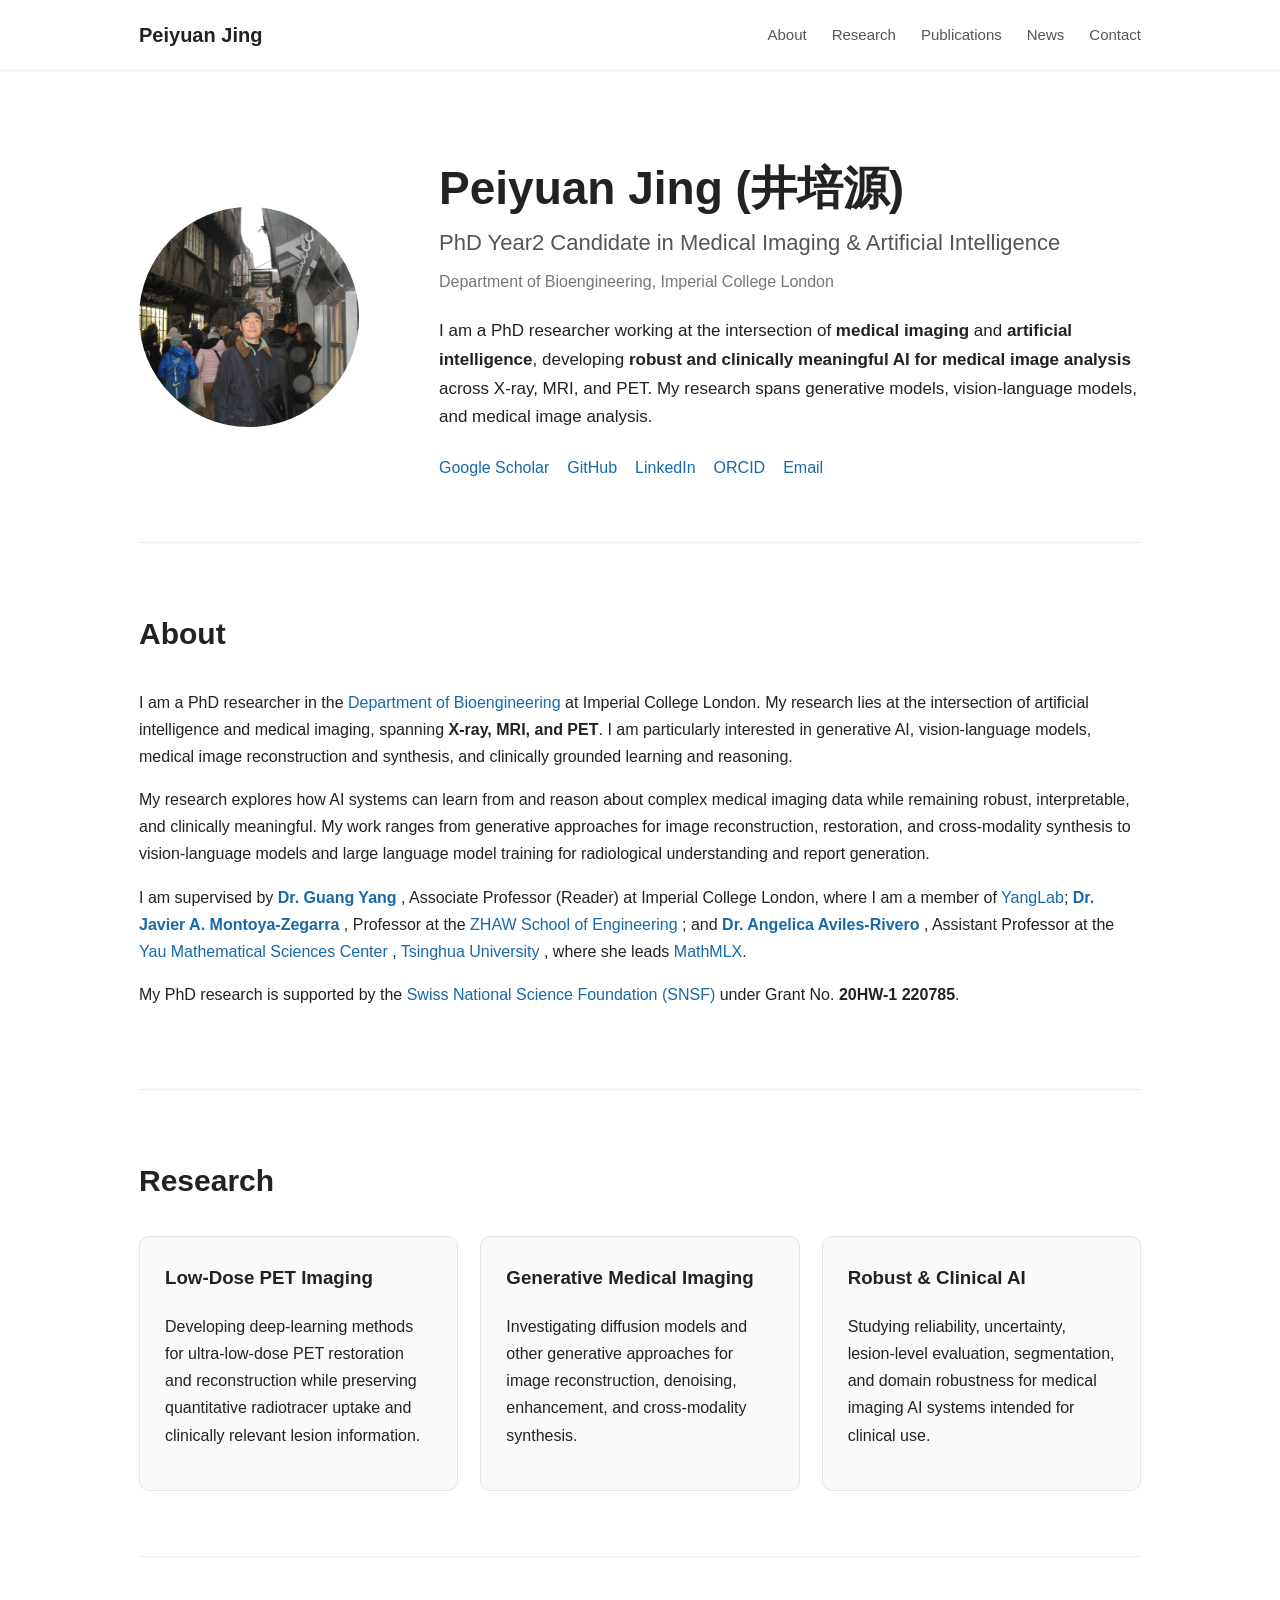
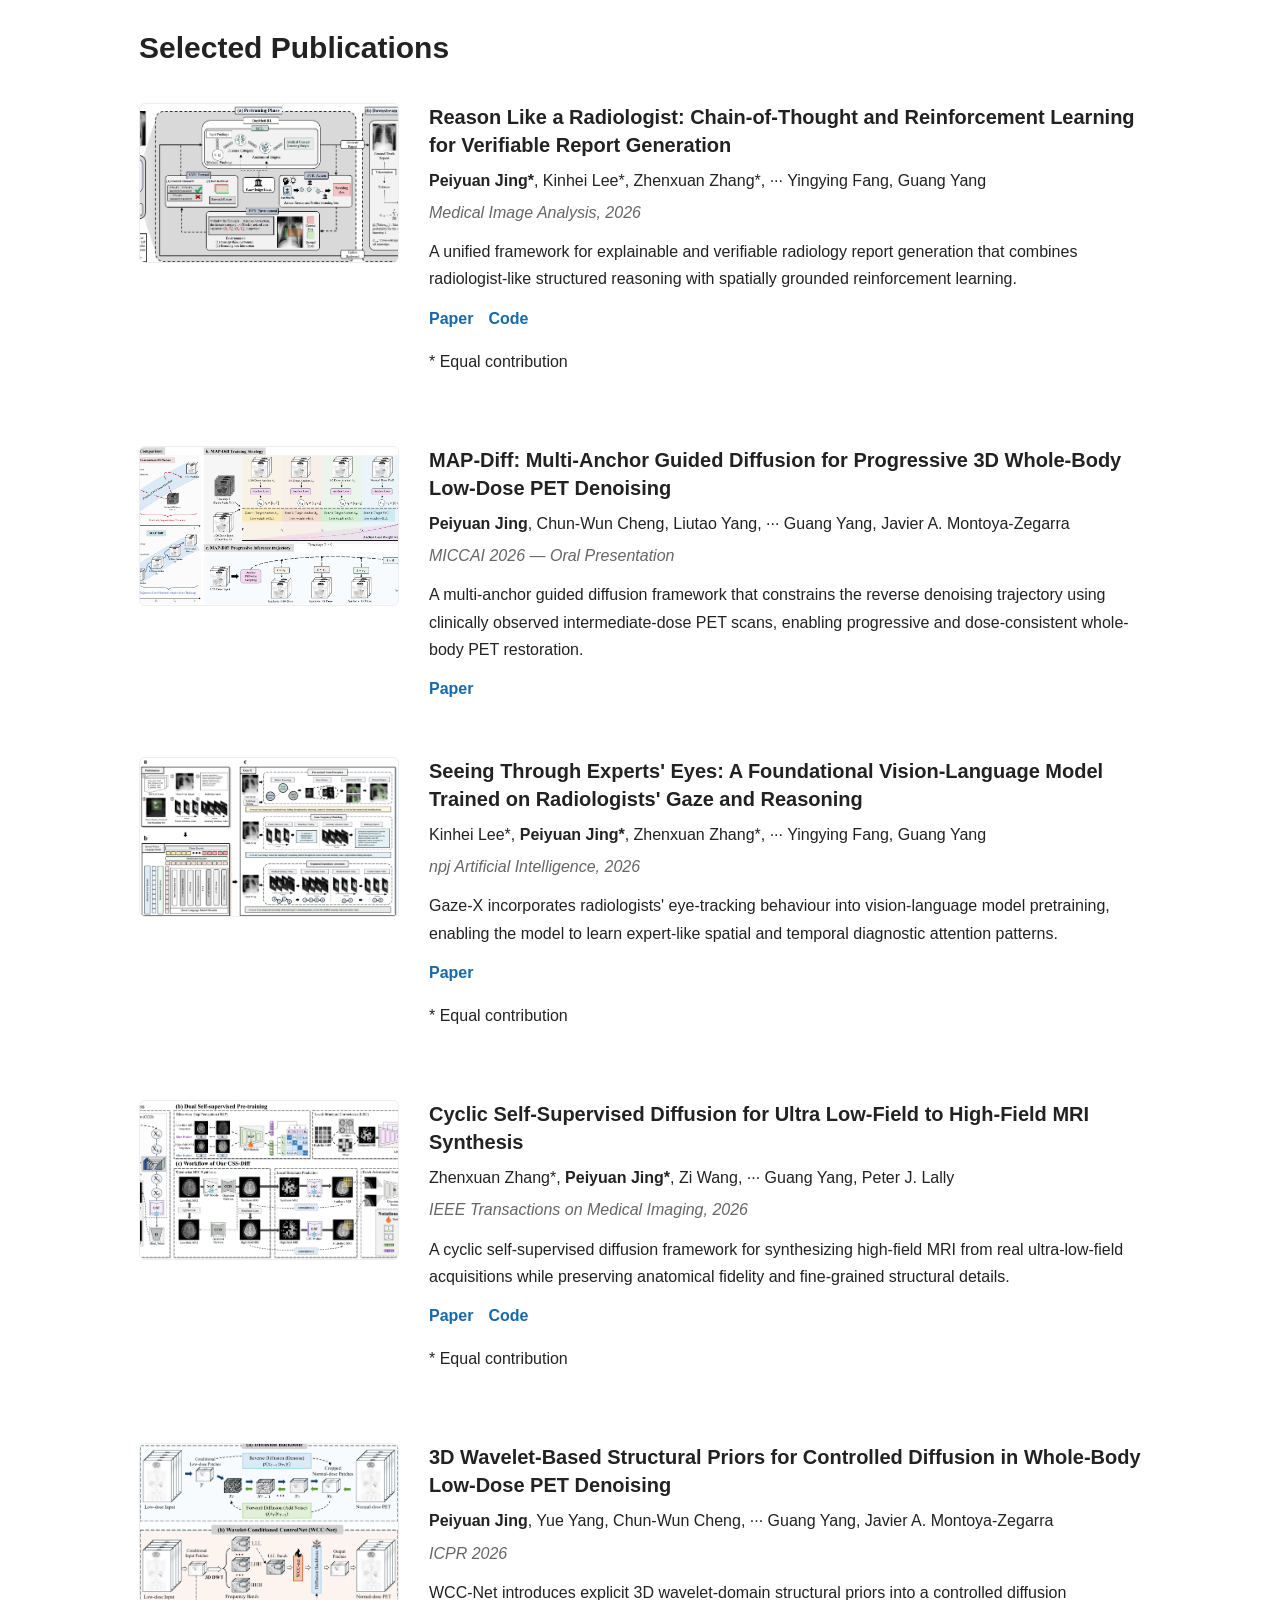
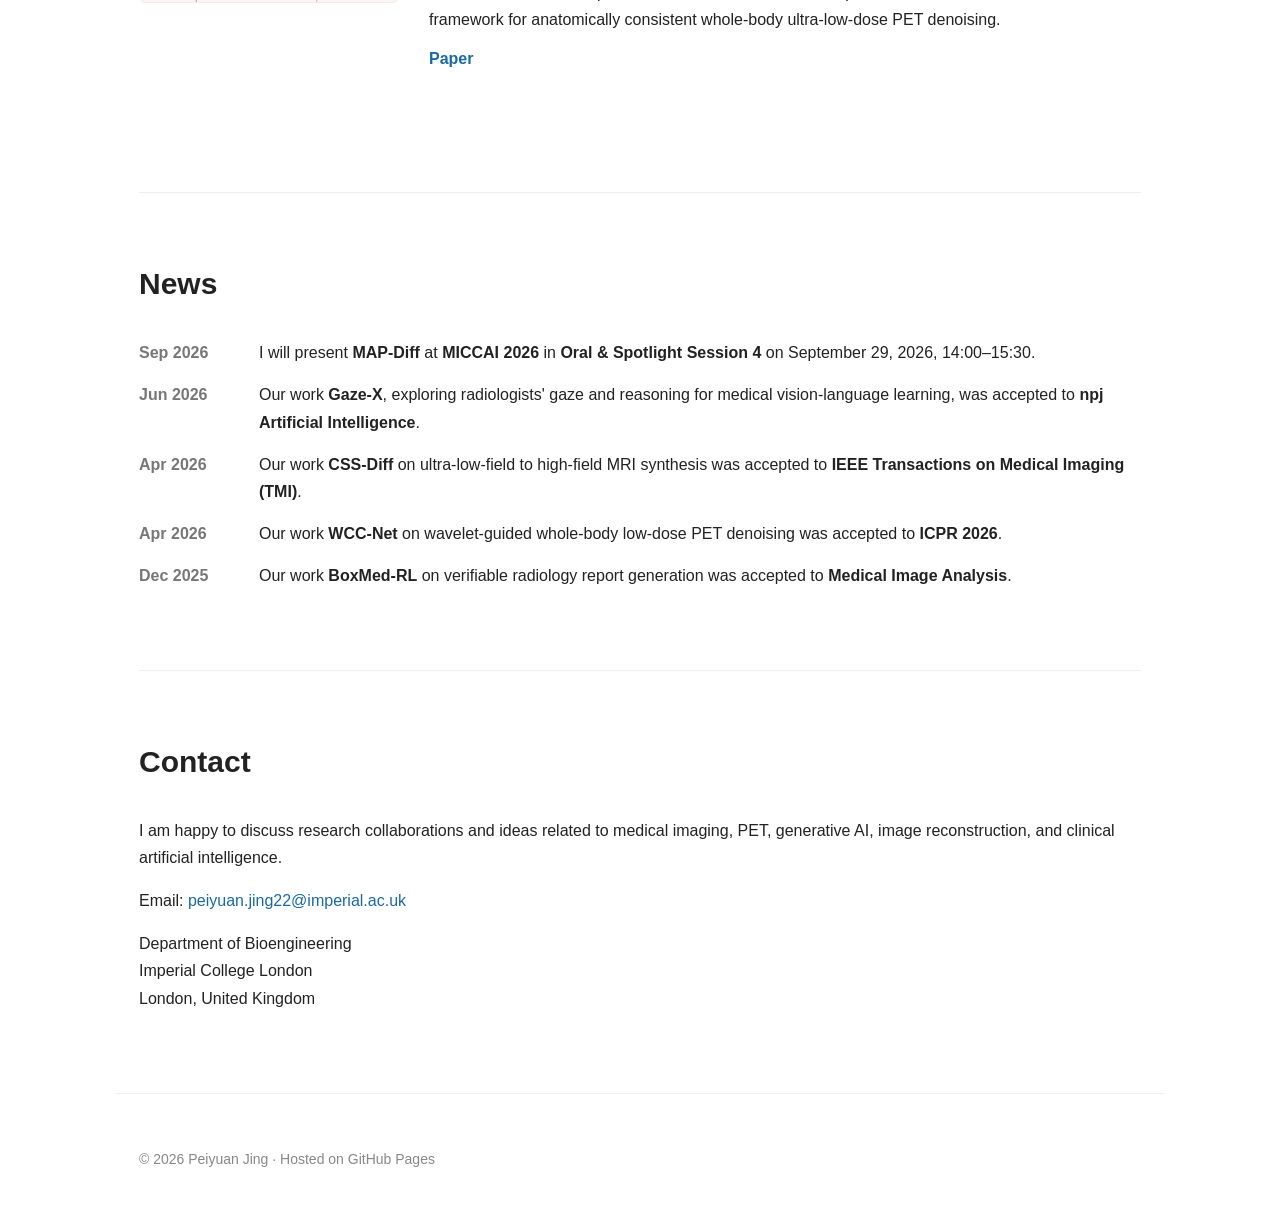
==== index.html @ f7f663fd "Update index.html" ====
<!DOCTYPE html>
<html lang="en">
<head>
  <meta charset="UTF-8">
  <meta name="viewport" content="width=device-width, initial-scale=1.0">

  <title>Peiyuan Jing | Medical Imaging & AI</title>

  <meta
    name="description"
    content="Peiyuan Jing is a PhD researcher at Imperial College London working on artificial intelligence for medical imaging, with a focus on PET imaging, diffusion models, image restoration, and clinical image analysis."
  >

  <meta
    name="keywords"
    content="Peiyuan Jing, medical imaging, artificial intelligence, PET imaging, MRI, Imperial College London"
  >

  <meta name="author" content="Peiyuan Jing">

  <link rel="stylesheet" href="style.css">
</head>


<body>

  <!-- ================= NAVBAR ================= -->

  <nav class="navbar">
    <div class="nav-container">

      <a class="nav-name" href="#home">
        Peiyuan Jing
      </a>

      <div class="nav-links">
        <a href="#about">About</a>
        <a href="#research">Research</a>
        <a href="#publications">Publications</a>
        <a href="#news">News</a>
        <a href="#contact">Contact</a>
      </div>

    </div>
  </nav>


  <!-- ================= HERO ================= -->

  <header id="home" class="hero">

    <div class="hero-image">
      <img
        src="PJ.jpg"
        alt="Peiyuan Jing"
      >
    </div>


    <div class="hero-text">

      <h1>Peiyuan Jing (井培源)</h1>

      <h2>
        PhD Year2 Candidate in Medical Imaging & Artificial Intelligence
      </h2>

      <p class="affiliation">
        Department of Bioengineering, Imperial College London
      </p>

      <p class="intro">
        I am a PhD researcher working at the intersection of
        <strong>medical imaging</strong> and
        <strong>artificial intelligence</strong>, developing <strong>robust and clinically meaningful AI
        for medical image analysis</strong> across X-ray, MRI, and PET. My research spans generative models, vision-language models, and medical image analysis.
      </p>

      <div class="social-links">

        <a href="https://scholar.google.com/citations?user=D_AGMFsAAAAJ&hl=en" target="_blank">
          Google Scholar
        </a>

        <a href="https://github.com/peiyuanjing" target="_blank">
          GitHub
        </a>

        <a href="https://www.linkedin.com/in/peiyuan-jing-976778263/" target="_blank">
          LinkedIn
        </a>

        <a href="https://orcid.org/my-orcid?orcid=0009-0009-1685-5285" target="_blank">
          ORCID
        </a>

        <a href="mailto:pj222@ic.ac.uk">
          Email
        </a>

      </div>

    </div>

  </header>



  <main>


    <!-- ================= ABOUT ================= -->

    <section id="about">
    
      <h2 class="section-title">
        About
      </h2>
    
      <p>
        I am a PhD researcher in the
        <a href="https://www.imperial.ac.uk/bioengineering/" target="_blank">
          Department of Bioengineering
        </a>
        at Imperial College London. My research lies at the intersection of
        artificial intelligence and medical imaging, spanning
        <strong>X-ray, MRI, and PET</strong>.
        I am particularly interested in generative AI, vision-language models,
        medical image reconstruction and synthesis, and clinically grounded
        learning and reasoning.
      </p>
    
      <p>
        My research explores how AI systems can learn from and reason about
        complex medical imaging data while remaining robust, interpretable,
        and clinically meaningful. My work ranges from generative approaches
        for image reconstruction, restoration, and cross-modality synthesis
        to vision-language models and large language model training for
        radiological understanding and report generation.
      </p>
    
       <p>
        I am supervised by
        <strong>
          <a href="GUANG_YANG_SCHOLAR_URL" target="_blank">
            Dr. Guang Yang
          </a>
        </strong>,
        Associate Professor (Reader) at Imperial College London, where I am a member of
        <a href="https://www.yanglab.fyi/" target="_blank">YangLab</a>;
      
        <strong>
          <a href="https://scholar.google.com/citations?user=5cpeK3MAAAAJ&hl=en" target="_blank">
            Dr. Javier A. Montoya-Zegarra
          </a>
        </strong>,
        Professor at the
        <a href="https://www.zhaw.ch/en/engineering/institutes-centres/init/human-centered-computing" target="_blank">
          ZHAW School of Engineering
        </a>;
      
        and
        <strong>
          <a href="https://angelicaiaviles.wordpress.com/" target="_blank">
            Dr. Angelica Aviles-Rivero
          </a>
        </strong>,
        Assistant Professor at the
        <a href="https://ymsc.tsinghua.edu.cn/en/" target="_blank">
          Yau Mathematical Sciences Center
        </a>,
        <a href="https://www.tsinghua.edu.cn/en/index/Focus.htm" target="_blank">
          Tsinghua University
        </a>, where she leads
        <a href="https://math-ml-x.github.io/" target="_blank">MathMLX</a>.
      </p>
    
      <p>
        My PhD research is supported by the
        <a href="https://www.snf.ch/en" target="_blank">
          Swiss National Science Foundation (SNSF)
        </a>
        under Grant No. <strong>20HW-1 220785</strong>.
      </p>
    
    </section>



    <!-- ================= RESEARCH ================= -->

    <section id="research">

      <h2 class="section-title">
        Research
      </h2>


      <div class="research-grid">

        <div class="research-card">

          <h3>
            Low-Dose PET Imaging
          </h3>

          <p>
            Developing deep-learning methods for ultra-low-dose PET
            restoration and reconstruction while preserving quantitative
            radiotracer uptake and clinically relevant lesion information.
          </p>

        </div>


        <div class="research-card">

          <h3>
            Generative Medical Imaging
          </h3>

          <p>
            Investigating diffusion models and other generative approaches
            for image reconstruction, denoising, enhancement, and
            cross-modality synthesis.
          </p>

        </div>


        <div class="research-card">

          <h3>
            Robust & Clinical AI
          </h3>

          <p>
            Studying reliability, uncertainty, lesion-level evaluation,
            segmentation, and domain robustness for medical imaging AI
            systems intended for clinical use.
          </p>

        </div>

      </div>

    </section>



<!-- ================= PUBLICATIONS ================= -->

<section id="publications">

  <h2 class="section-title">
    Selected Publications
  </h2>


  <!-- ================= BOXMED-RL ================= -->

  <div class="publication">

    <div class="pub-image">
      <img
        src="figs/boxmedrl.png"
        alt="BoxMed-RL paper figure"
      >
    </div>

    <div class="pub-info">

      <h3>
        Reason Like a Radiologist:
        Chain-of-Thought and Reinforcement Learning
        for Verifiable Report Generation
      </h3>

      <p class="authors">
        <strong>Peiyuan Jing*</strong>,
        Kinhei Lee*,
        Zhenxuan Zhang*,
        ···
        Yingying Fang,
        Guang Yang
      </p>

      <p class="venue">
        Medical Image Analysis, 2026
      </p>

      <p class="pub-description">
        A unified framework for explainable and verifiable radiology
        report generation that combines radiologist-like structured
        reasoning with spatially grounded reinforcement learning.
      </p>

      <div class="pub-links">
        <a
          href="https://www.sciencedirect.com/science/article/pii/S1361841525004566"
          target="_blank"
        >
          Paper
        </a>

        <a
          href="https://github.com/ayanglab/BoxMed-RL"
          target="_blank"
        >
          Code
        </a>
      </div>

      <p class="author-note">
        * Equal contribution
      </p>

    </div>
  </div>



  <!-- ================= MAP-DIFF ================= -->

  <div class="publication">

    <div class="pub-image">
      <img
        src="figs/mapdiff.png"
        alt="MAP-Diff paper figure"
      >
    </div>

    <div class="pub-info">

      <h3>
        MAP-Diff:
        Multi-Anchor Guided Diffusion for Progressive
        3D Whole-Body Low-Dose PET Denoising
      </h3>

      <p class="authors">
        <strong>Peiyuan Jing</strong>,
        Chun-Wun Cheng,
        Liutao Yang,
        ···
        Guang Yang,
        Javier A. Montoya-Zegarra
      </p>

      <p class="venue">
        MICCAI 2026 — Oral Presentation
      </p>

      <p class="pub-description">
        A multi-anchor guided diffusion framework that constrains the
        reverse denoising trajectory using clinically observed
        intermediate-dose PET scans, enabling progressive and
        dose-consistent whole-body PET restoration.
      </p>

      <div class="pub-links">
        <a
          href="https://arxiv.org/abs/2603.02012"
          target="_blank"
        >
          Paper
        </a>
      </div>

    </div>
  </div>



  <!-- ================= GAZE-X ================= -->

  <div class="publication">

    <div class="pub-image">
      <img
        src="figs/gazeX.png"
        alt="Gaze-X paper figure"
      >
    </div>

    <div class="pub-info">

      <h3>
        Seeing Through Experts' Eyes:
        A Foundational Vision-Language Model Trained on
        Radiologists' Gaze and Reasoning
      </h3>

      <p class="authors">
        Kinhei Lee*,
        <strong>Peiyuan Jing*</strong>,
        Zhenxuan Zhang*,
        ···
        Yingying Fang,
        Guang Yang
      </p>

      <p class="venue">
        npj Artificial Intelligence, 2026
      </p>

      <p class="pub-description">
        Gaze-X incorporates radiologists' eye-tracking behaviour into
        vision-language model pretraining, enabling the model to learn
        expert-like spatial and temporal diagnostic attention patterns.
      </p>

      <div class="pub-links">
        <a
          href="https://www.nature.com/articles/s44387-026-00136-9"
          target="_blank"
        >
          Paper
        </a>
      </div>

      <p class="author-note">
        * Equal contribution
      </p>

    </div>
  </div>



  <!-- ================= CSS-DIFF ================= -->

  <div class="publication">

    <div class="pub-image">
      <img
        src="figs/cyclic.png"
        alt="CSS-Diff paper figure"
      >
    </div>

    <div class="pub-info">

      <h3>
        Cyclic Self-Supervised Diffusion for
        Ultra Low-Field to High-Field MRI Synthesis
      </h3>

      <p class="authors">
        Zhenxuan Zhang*,
        <strong>Peiyuan Jing*</strong>,
        Zi Wang,
        ···
        Guang Yang,
        Peter J. Lally
      </p>

      <p class="venue">
        IEEE Transactions on Medical Imaging, 2026
      </p>

      <p class="pub-description">
        A cyclic self-supervised diffusion framework for synthesizing
        high-field MRI from real ultra-low-field acquisitions while
        preserving anatomical fidelity and fine-grained structural details.
      </p>

      <div class="pub-links">

        <a
          href="https://ieeexplore.ieee.org/abstract/document/11488350"
          target="_blank"
        >
          Paper
        </a>

        <a
          href="https://github.com/ayanglab/CSS-Diff"
          target="_blank"
        >
          Code
        </a>

      </div>

      <p class="author-note">
        * Equal contribution
      </p>

    </div>
  </div>



  <!-- ================= WCC-NET ================= -->

  <div class="publication">

    <div class="pub-image">
      <img
        src="figs/WCC.png"
        alt="WCC-Net paper figure"
      >
    </div>

    <div class="pub-info">

      <h3>
        3D Wavelet-Based Structural Priors for
        Controlled Diffusion in Whole-Body Low-Dose PET Denoising
      </h3>

      <p class="authors">
        <strong>Peiyuan Jing</strong>,
        Yue Yang,
        Chun-Wun Cheng,
        ···
        Guang Yang,
        Javier A. Montoya-Zegarra
      </p>

      <p class="venue">
        ICPR 2026
      </p>

      <p class="pub-description">
        WCC-Net introduces explicit 3D wavelet-domain structural priors
        into a controlled diffusion framework for anatomically consistent
        whole-body ultra-low-dose PET denoising.
      </p>

      <div class="pub-links">

        <a
          href="https://link.springer.com/chapter/10.1007/978-3-032-31441-3_6"
          target="_blank"
        >
          Paper
        </a>

      </div>

    </div>
  </div>


</section>




  <!-- ================= NEWS ================= -->

<section id="news">

  <h2 class="section-title">
    News
  </h2>

  <div class="news-list">

    <!-- MICCAI 2026 -->
    <div class="news-item">
      <span class="news-date">
        Sep 2026
      </span>

      <span>
        I will present
        <strong>MAP-Diff</strong> at
        <strong>MICCAI 2026</strong> in
        <strong>Oral &amp; Spotlight Session 4</strong>
        on September 29, 2026, 14:00–15:30.
      </span>
    </div>


    <!-- Gaze-X -->
    <div class="news-item">
      <span class="news-date">
        Jun 2026
      </span>

      <span>
        Our work <strong>Gaze-X</strong>, exploring radiologists'
        gaze and reasoning for medical vision-language learning,
        was accepted to <strong>npj Artificial Intelligence</strong>.
      </span>
    </div>


    <!-- CSS-Diff -->
    <div class="news-item">
      <span class="news-date">
        Apr 2026
      </span>

      <span>
        Our work <strong>CSS-Diff</strong> on ultra-low-field to
        high-field MRI synthesis was accepted to
        <strong>IEEE Transactions on Medical Imaging (TMI)</strong>.
      </span>
    </div>


    <!-- WCC-Net -->
    <div class="news-item">
      <span class="news-date">
        Apr 2026
      </span>

      <span>
        Our work <strong>WCC-Net</strong> on wavelet-guided
        whole-body low-dose PET denoising was accepted to
        <strong>ICPR 2026</strong>.
      </span>
    </div>


    <!-- BoxMed-RL -->
    <div class="news-item">
      <span class="news-date">
        Dec 2025
      </span>

      <span>
        Our work <strong>BoxMed-RL</strong> on verifiable radiology
        report generation was accepted to
        <strong>Medical Image Analysis</strong>.
      </span>
    </div>

  </div>


    </section>



   
    <!-- ================= CONTACT ================= -->

    <section id="contact">

      <h2 class="section-title">
        Contact
      </h2>

      <p>
        I am happy to discuss research collaborations and ideas
        related to medical imaging, PET, generative AI,
        image reconstruction, and clinical artificial intelligence.
      </p>

      <p>
        Email:
        <a href="mailto:pj222@ic.ac.uk">
          peiyuan.jing22@imperial.ac.uk
        </a>
      </p>

      <p>
        Department of Bioengineering<br>
        Imperial College London<br>
        London, United Kingdom
      </p>

    </section>


  </main>



  <!-- ================= FOOTER ================= -->

  <footer>

    <p>
      © 2026 Peiyuan Jing
      · Hosted on GitHub Pages
    </p>

  </footer>


</body>
</html>
---- style.css ----
/* =========================
   GLOBAL
========================= */

* {
  box-sizing: border-box;
}

html {
  scroll-behavior: smooth;
}

body {
  margin: 0;
  font-family:
    -apple-system,
    BlinkMacSystemFont,
    "Segoe UI",
    Roboto,
    Helvetica,
    Arial,
    sans-serif;

  color: #222;
  background: #ffffff;
  line-height: 1.7;
}

a {
  color: #1769aa;
  text-decoration: none;
}

a:hover {
  text-decoration: underline;
}


/* =========================
   NAVBAR
========================= */

.navbar {
  position: sticky;
  top: 0;
  z-index: 100;

  background: rgba(255, 255, 255, 0.95);
  border-bottom: 1px solid #eeeeee;
}

.nav-container {
  max-width: 1050px;
  margin: auto;
  padding: 18px 24px;

  display: flex;
  justify-content: space-between;
  align-items: center;
}

.nav-name {
  color: #222;
  font-weight: 700;
  font-size: 20px;
}

.nav-links {
  display: flex;
  gap: 25px;
}

.nav-links a {
  color: #555;
  font-size: 15px;
}


/* =========================
   HERO
========================= */

.hero {
  max-width: 1050px;
  margin: 90px auto 60px;
  padding: 0 24px;

  display: grid;
  grid-template-columns: 240px 1fr;
  gap: 60px;
  align-items: center;
}

.hero-image img {
  width: 220px;
  height: 220px;

  object-fit: cover;
  border-radius: 50%;
}

.hero h1 {
  font-size: 46px;
  margin: 0 0 8px;
  line-height: 1.2;
}

.hero h2 {
  margin: 0 0 6px;
  color: #555;

  font-weight: 500;
  font-size: 22px;
}

.affiliation {
  margin-top: 5px;
  color: #777;
}

.intro {
  margin-top: 22px;
  font-size: 17px;
  max-width: 700px;
}

.social-links {
  margin-top: 22px;

  display: flex;
  flex-wrap: wrap;
  gap: 18px;
}

.social-links a {
  font-weight: 500;
}


/* =========================
   MAIN SECTIONS
========================= */

main {
  max-width: 1050px;
  margin: auto;
  padding: 0 24px;
}

section {
  padding: 65px 0;
  border-top: 1px solid #eeeeee;
}

.section-title {
  margin-top: 0;
  margin-bottom: 30px;

  font-size: 30px;
}


/* =========================
   RESEARCH
========================= */

.research-grid {
  display: grid;
  grid-template-columns: repeat(3, 1fr);
  gap: 22px;
}

.research-card {
  padding: 25px;

  border: 1px solid #e5e5e5;
  border-radius: 10px;

  background: #fafafa;
}

.research-card h3 {
  margin-top: 0;
}


/* =========================
   PUBLICATIONS
========================= */

.publication {
  display: grid;
  grid-template-columns: 260px 1fr;

  gap: 30px;
  margin-bottom: 55px;
}

.pub-image img {
  width: 100%;
  height: 160px;

  object-fit: cover;

  border-radius: 6px;
  border: 1px solid #eeeeee;
}

.pub-info h3 {
  margin: 0 0 8px;

  font-size: 20px;
  line-height: 1.4;
}

.authors {
  margin: 5px 0;
}

.venue {
  margin: 5px 0;
  font-style: italic;
  color: #666;
}

.pub-description {
  margin: 12px 0;
}

.pub-links {
  display: flex;
  gap: 15px;
}

.pub-links a {
  font-weight: 600;
}


/* =========================
   NEWS
========================= */

.news-item {
  display: grid;
  grid-template-columns: 120px 1fr;

  margin-bottom: 15px;
}

.news-date {
  color: #777;
  font-weight: 600;
}


/* =========================
   EDUCATION
========================= */

.education-item {
  display: flex;
  justify-content: space-between;

  margin-bottom: 28px;
}

.education-item h3 {
  margin: 0;
}

.education-item p {
  margin: 3px 0;
  color: #666;
}


/* =========================
   FOOTER
========================= */

footer {
  max-width: 1050px;
  margin: auto;

  padding: 40px 24px;

  color: #888;
  font-size: 14px;

  border-top: 1px solid #eeeeee;
}


/* =========================
   MOBILE
========================= */

@media (max-width: 750px) {

  .nav-container {
    flex-direction: column;
    gap: 10px;
  }

  .nav-links {
    gap: 12px;
    flex-wrap: wrap;
    justify-content: center;
  }

  .hero {
    grid-template-columns: 1fr;
    text-align: center;

    margin-top: 50px;
    gap: 25px;
  }

  .hero-image img {
    width: 180px;
    height: 180px;
  }

  .hero h1 {
    font-size: 38px;
  }

  .social-links {
    justify-content: center;
  }

  .research-grid {
    grid-template-columns: 1fr;
  }

  .publication {
    grid-template-columns: 1fr;
  }

  .pub-image img {
    height: auto;
  }

  .news-item {
    grid-template-columns: 1fr;
  }

  .education-item {
    flex-direction: column;
  }
   .author-note {
  margin-top: 8px;
  font-size: 13px;
  color: #888;
  font-style: italic;
   }

}
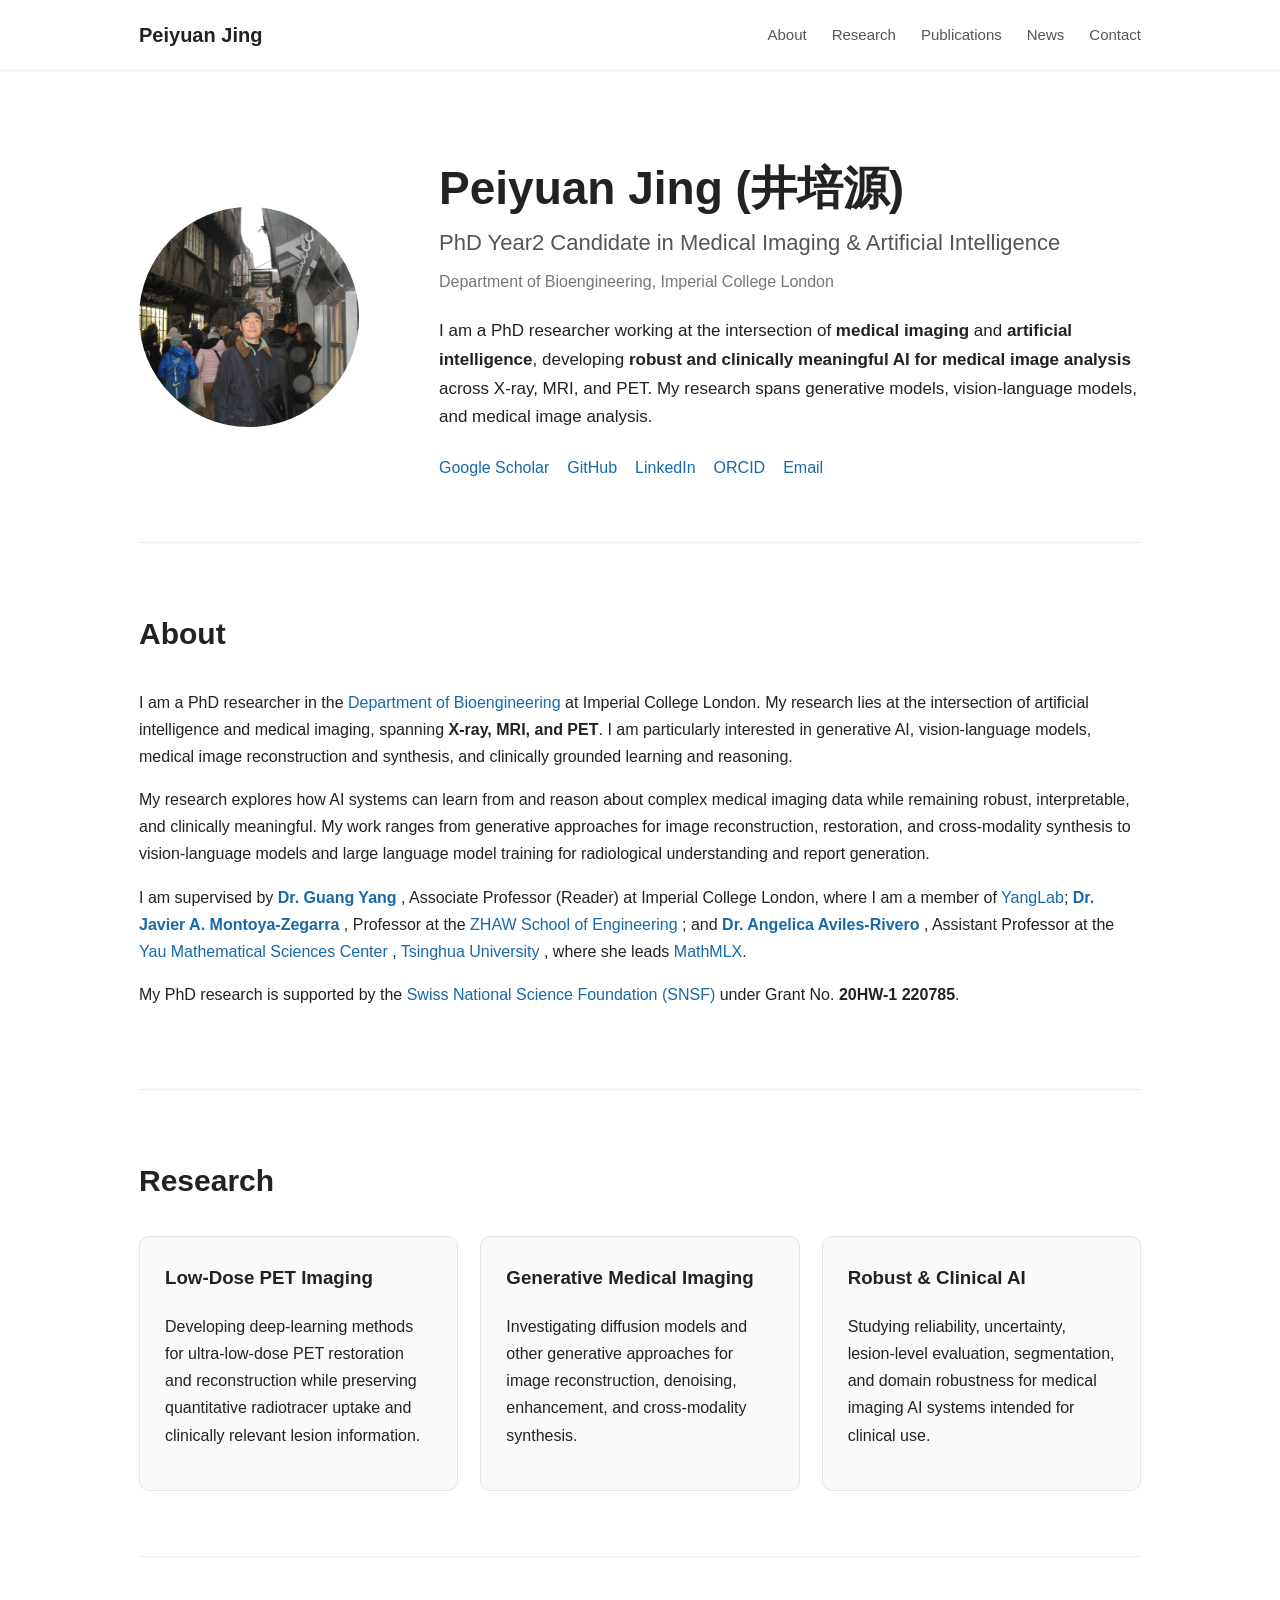
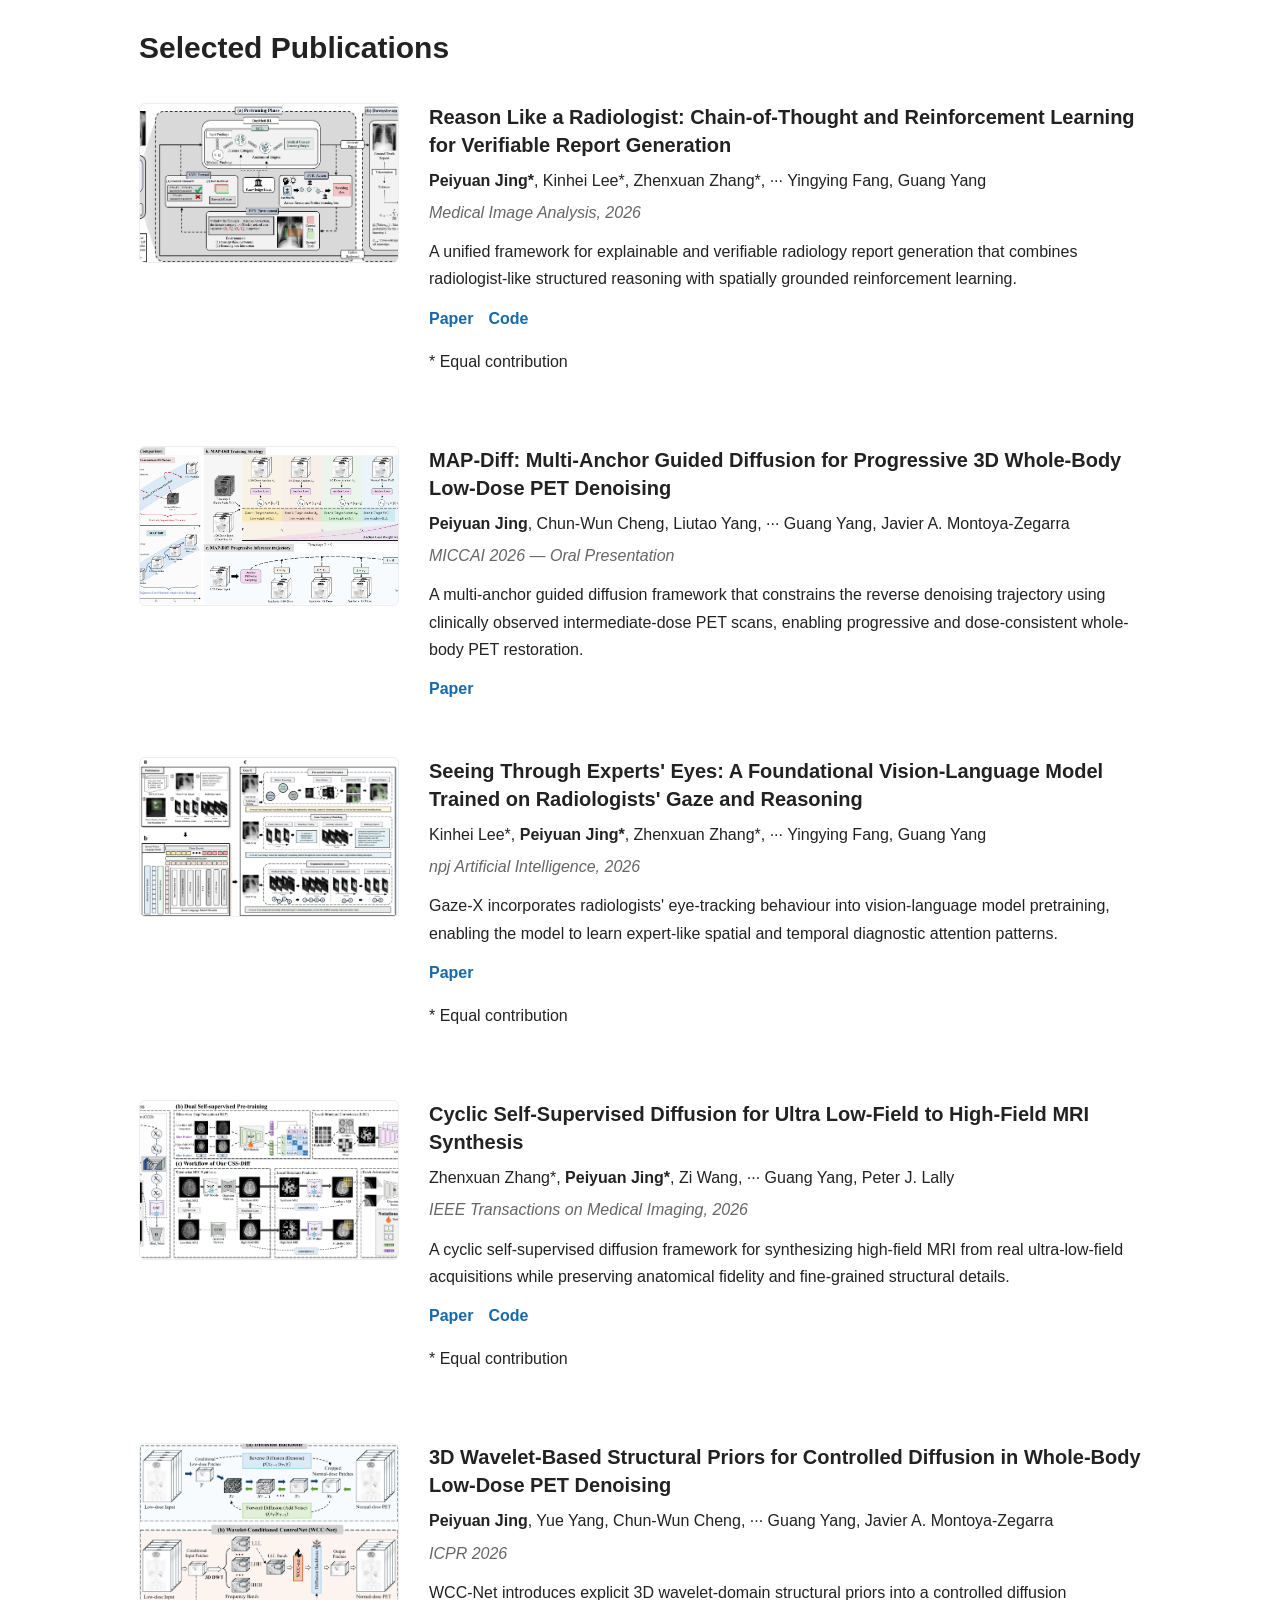
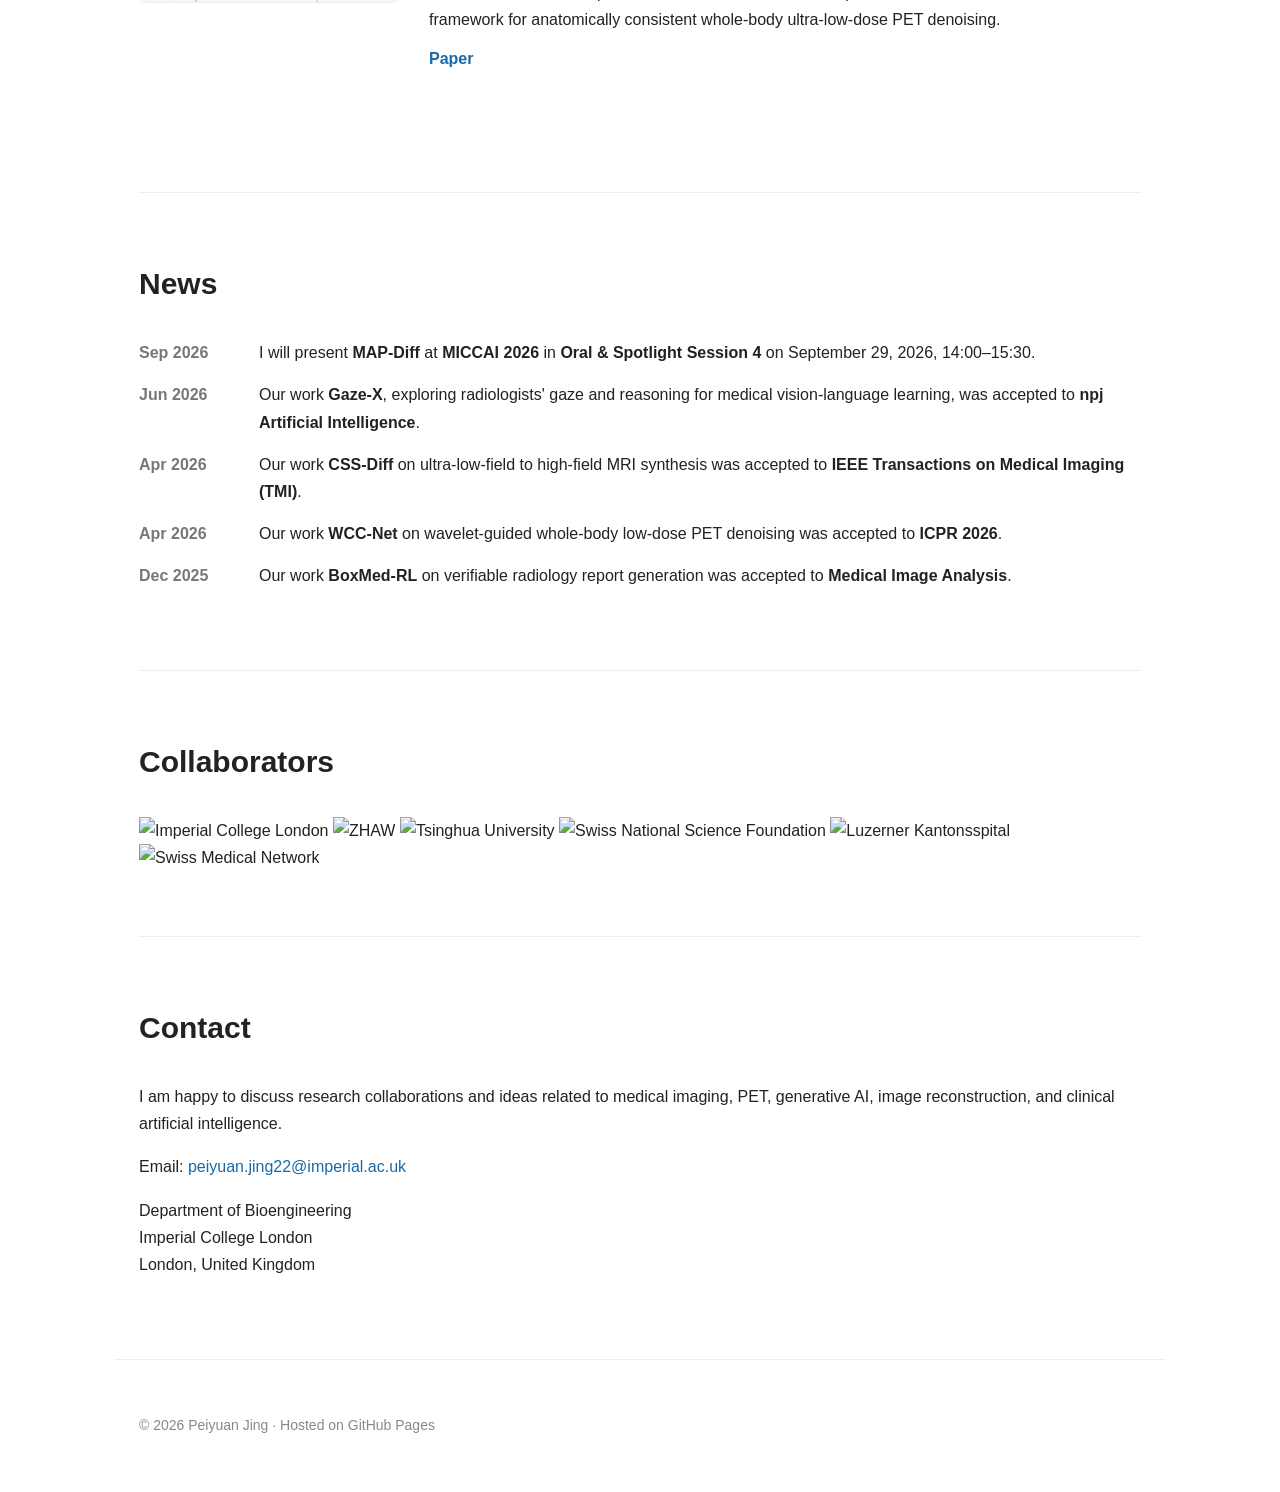
==== commit aa084267: "Update index.html" ====
--- a/index.html
+++ b/index.html
@@ -636,7 +636,55 @@
 
     </section>
 
-
+<!-- ================= COLLABORATORS ================= -->
+
+<section id="collaborators">
+
+  <h2 class="section-title">
+    Collaborators
+  </h2>
+
+  <div class="collaborator-logos">
+
+    <img
+      src="figs/logos/imperial.png"
+      alt="Imperial College London"
+      title="Imperial College London"
+    >
+
+    <img
+      src="figs/logos/zhaw.png"
+      alt="ZHAW"
+      title="ZHAW"
+    >
+
+    <img
+      src="figs/logos/tsinghua.png"
+      alt="Tsinghua University"
+      title="Tsinghua University"
+    >
+
+    <img
+      src="figs/logos/snsf.png"
+      alt="Swiss National Science Foundation"
+      title="Swiss National Science Foundation"
+    >
+
+    <img
+      src="figs/logos/luks.png"
+      alt="Luzerner Kantonsspital"
+      title="Luzerner Kantonsspital"
+    >
+
+    <img
+      src="figs/logos/swiss-medical-network.png"
+      alt="Swiss Medical Network"
+      title="Swiss Medical Network"
+    >
+
+  </div>
+
+</section>
 
    
     <!-- ================= CONTACT ================= -->
--- a/style.css
+++ b/style.css
@@ -356,5 +356,64 @@
   color: #888;
   font-style: italic;
    }
-
-}
+   /* =========================
+   COLLABORATORS
+========================= */
+
+.collaborator-logos {
+  display: grid;
+  grid-template-columns: repeat(6, 1fr);
+  align-items: center;
+  gap: 35px;
+
+  margin-top: 25px;
+}
+
+.collaborator-logos img {
+  width: 100%;
+  max-width: 150px;
+  max-height: 65px;
+
+  object-fit: contain;
+
+  justify-self: center;
+
+  transition: transform 0.2s ease,
+              opacity 0.2s ease;
+}
+
+.collaborator-logos img:hover {
+  transform: scale(1.05);
+  opacity: 0.8;
+}
+
+
+/* Tablet */
+
+@media (max-width: 950px) {
+
+  .collaborator-logos {
+    grid-template-columns: repeat(3, 1fr);
+    gap: 40px;
+  }
+
+}
+
+
+/* Mobile */
+
+@media (max-width: 600px) {
+
+  .collaborator-logos {
+    grid-template-columns: repeat(2, 1fr);
+    gap: 35px;
+  }
+
+  .collaborator-logos img {
+    max-width: 130px;
+    max-height: 55px;
+  }
+
+}
+
+}
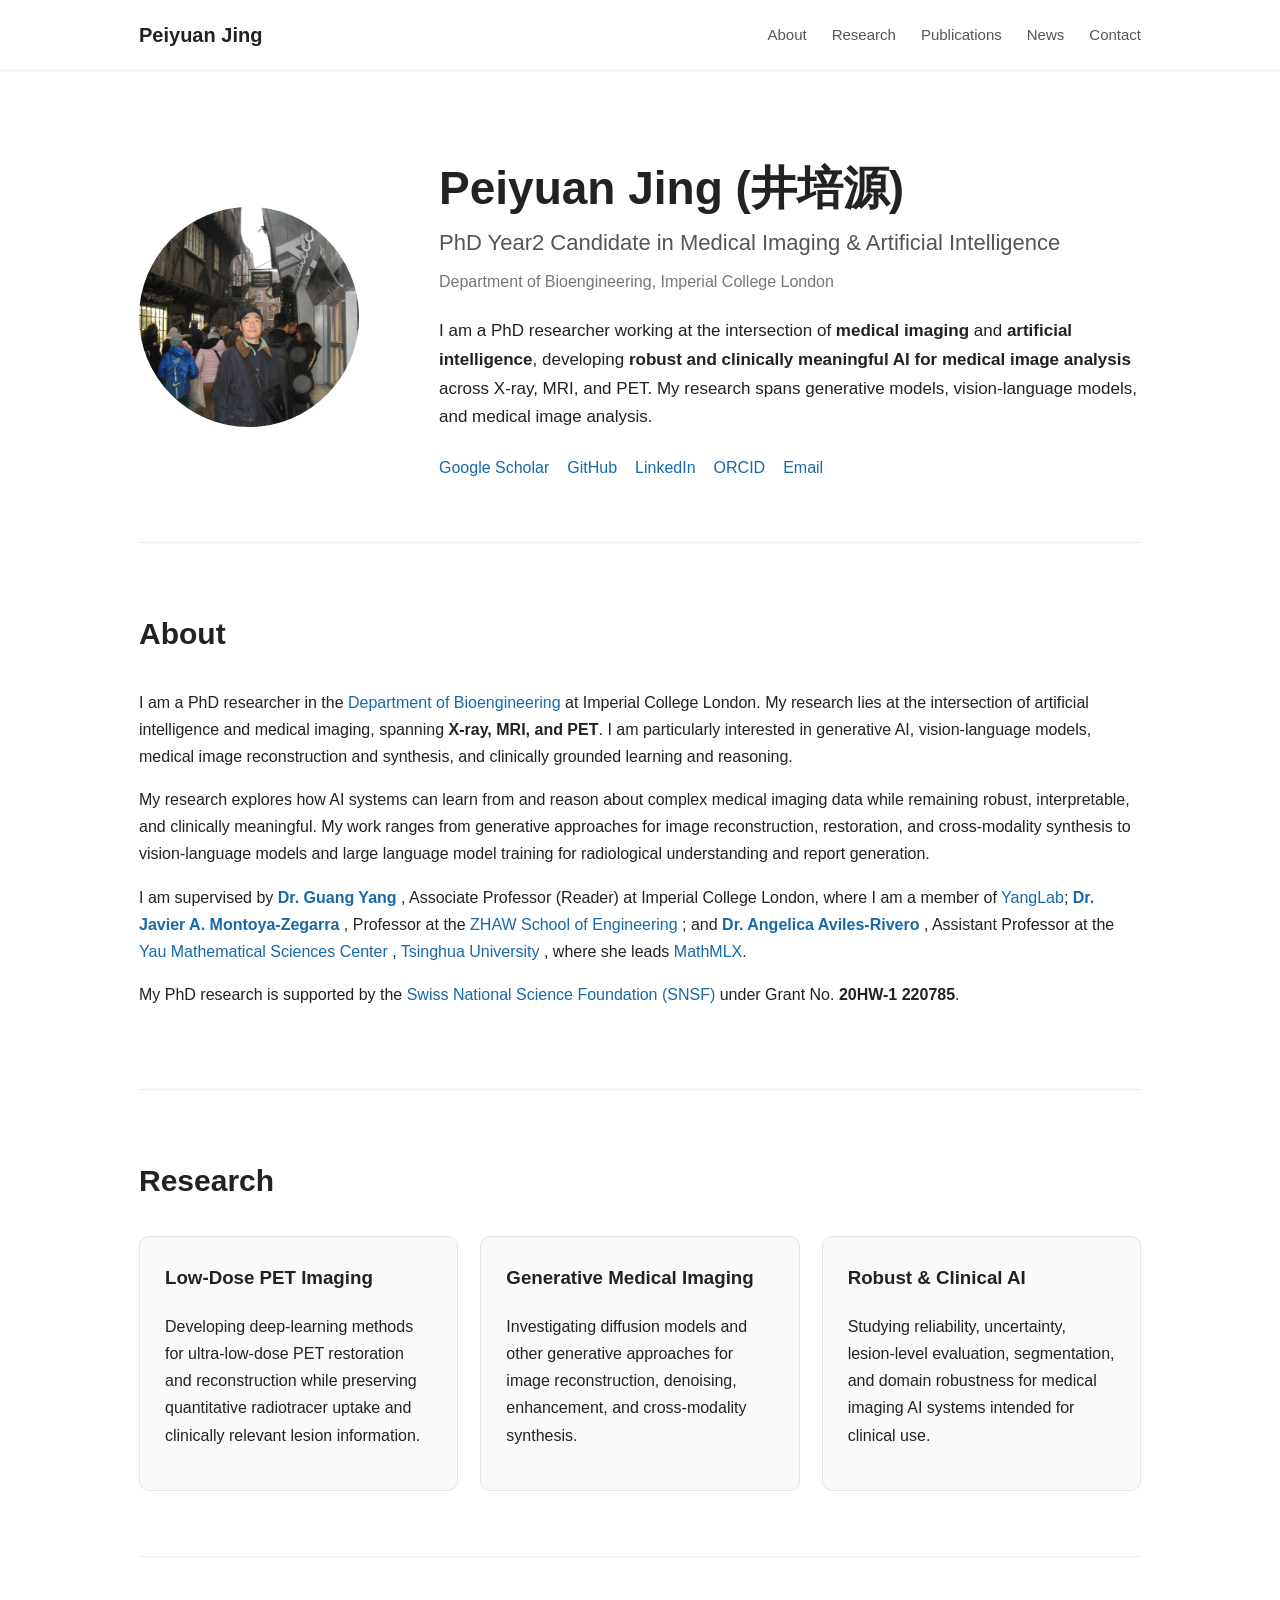
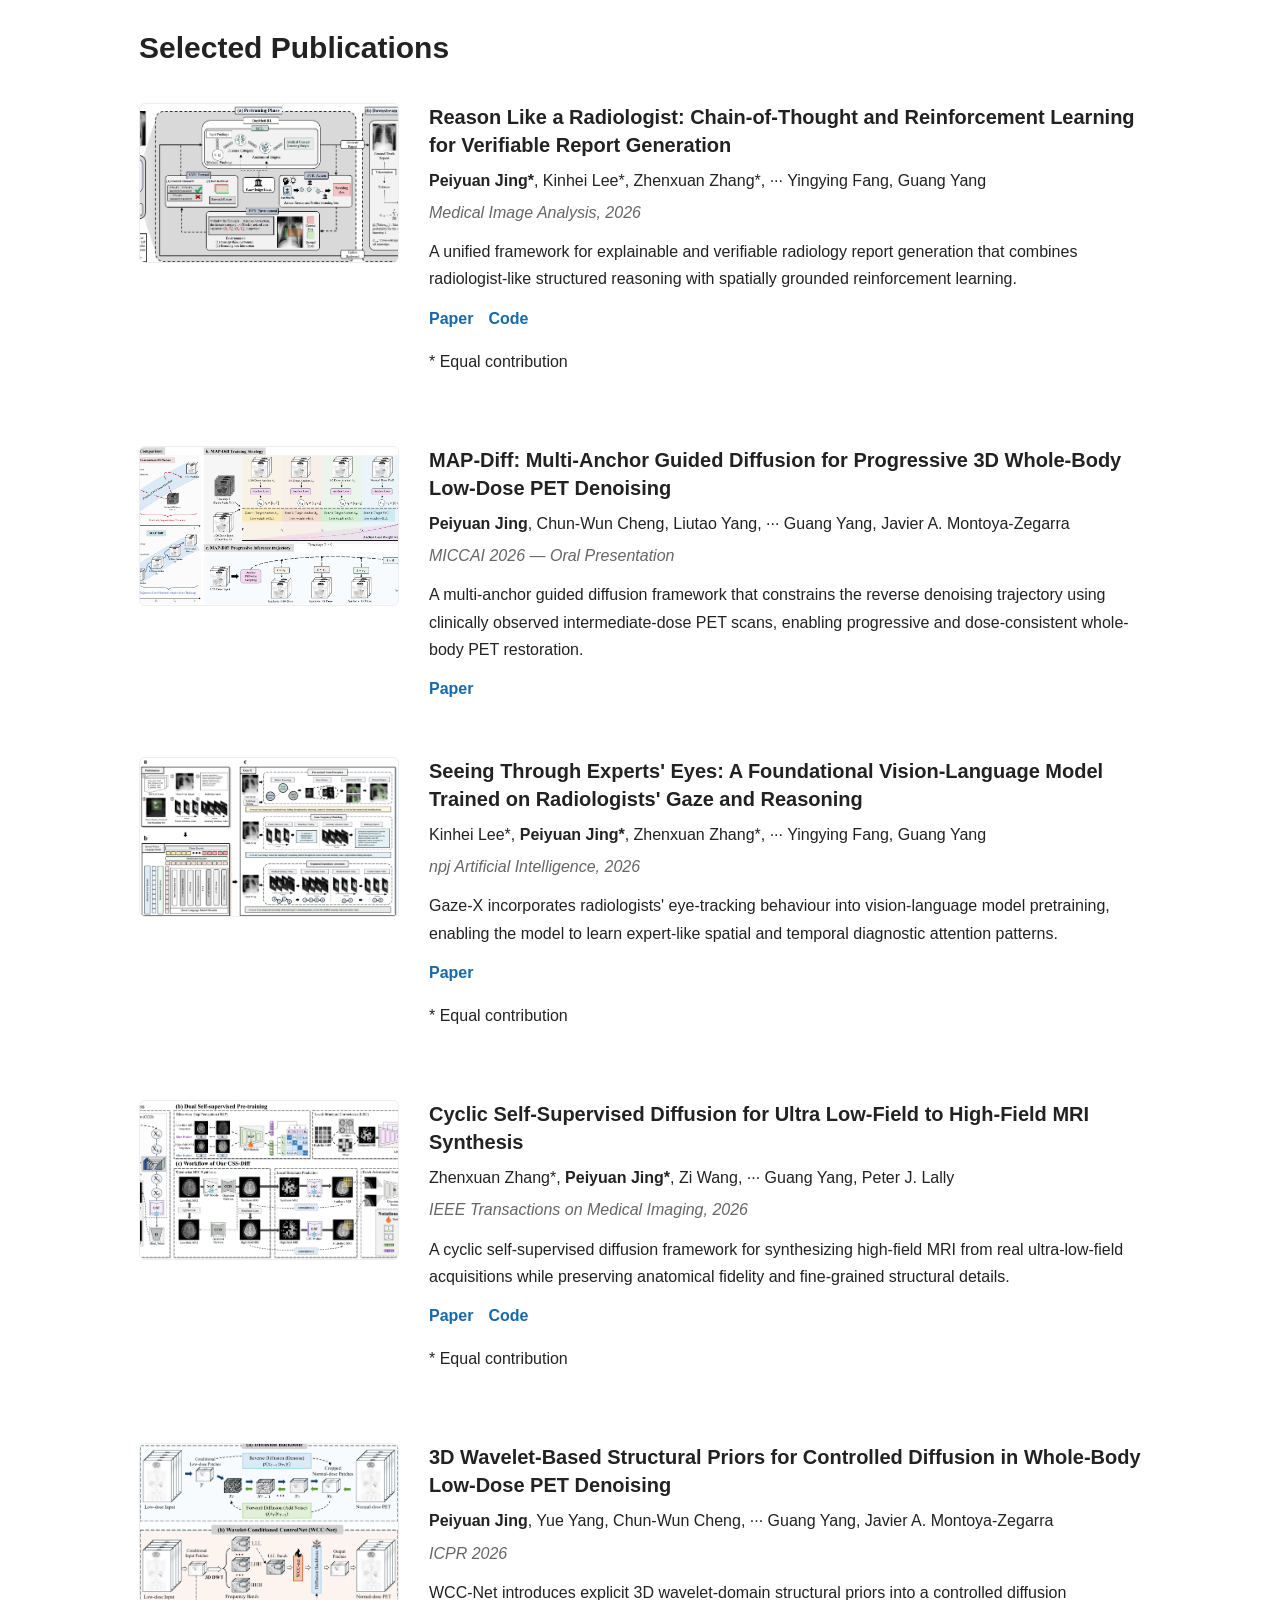
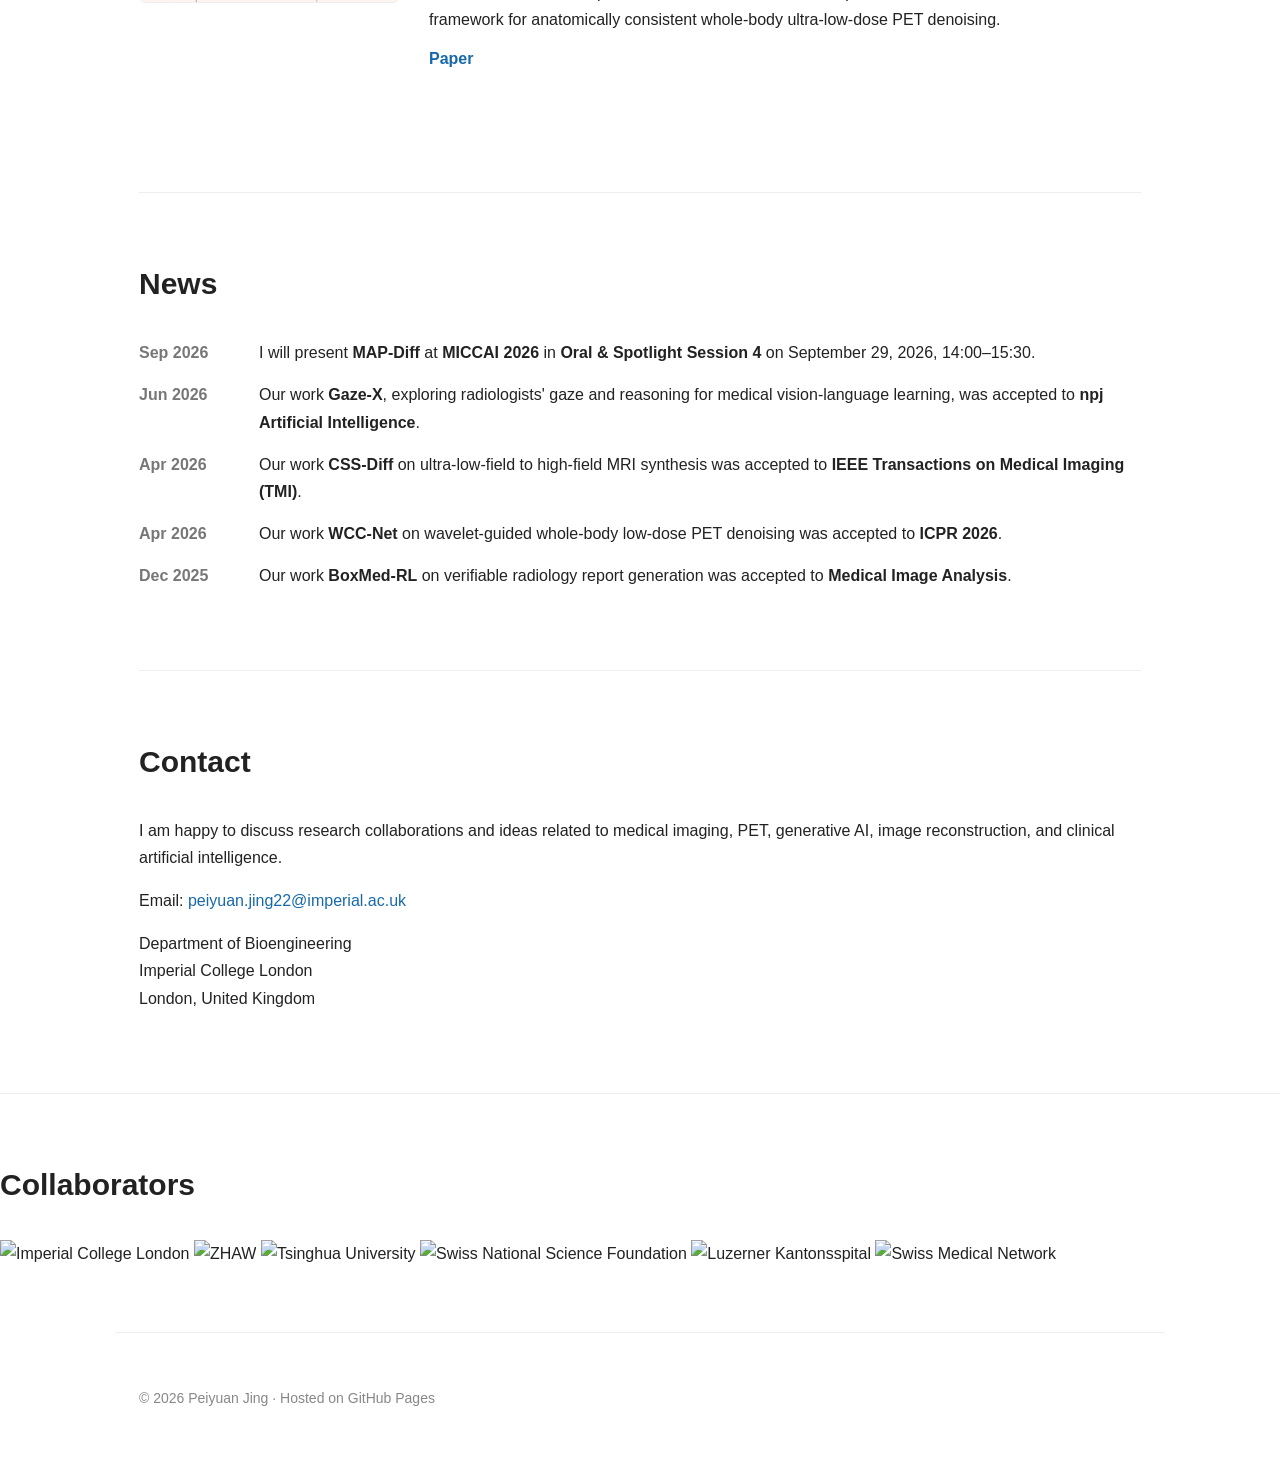
==== commit 04337b25: "Update index.html" ====
--- a/index.html
+++ b/index.html
@@ -636,6 +636,41 @@
 
     </section>
 
+
+
+   
+    <!-- ================= CONTACT ================= -->
+
+    <section id="contact">
+
+      <h2 class="section-title">
+        Contact
+      </h2>
+
+      <p>
+        I am happy to discuss research collaborations and ideas
+        related to medical imaging, PET, generative AI,
+        image reconstruction, and clinical artificial intelligence.
+      </p>
+
+      <p>
+        Email:
+        <a href="mailto:pj222@ic.ac.uk">
+          peiyuan.jing22@imperial.ac.uk
+        </a>
+      </p>
+
+      <p>
+        Department of Bioengineering<br>
+        Imperial College London<br>
+        London, United Kingdom
+      </p>
+
+    </section>
+
+
+  </main>
+
 <!-- ================= COLLABORATORS ================= -->
 
 <section id="collaborators">
@@ -686,40 +721,6 @@
 
 </section>
 
-   
-    <!-- ================= CONTACT ================= -->
-
-    <section id="contact">
-
-      <h2 class="section-title">
-        Contact
-      </h2>
-
-      <p>
-        I am happy to discuss research collaborations and ideas
-        related to medical imaging, PET, generative AI,
-        image reconstruction, and clinical artificial intelligence.
-      </p>
-
-      <p>
-        Email:
-        <a href="mailto:pj222@ic.ac.uk">
-          peiyuan.jing22@imperial.ac.uk
-        </a>
-      </p>
-
-      <p>
-        Department of Bioengineering<br>
-        Imperial College London<br>
-        London, United Kingdom
-      </p>
-
-    </section>
-
-
-  </main>
-
-
 
   <!-- ================= FOOTER ================= -->
 
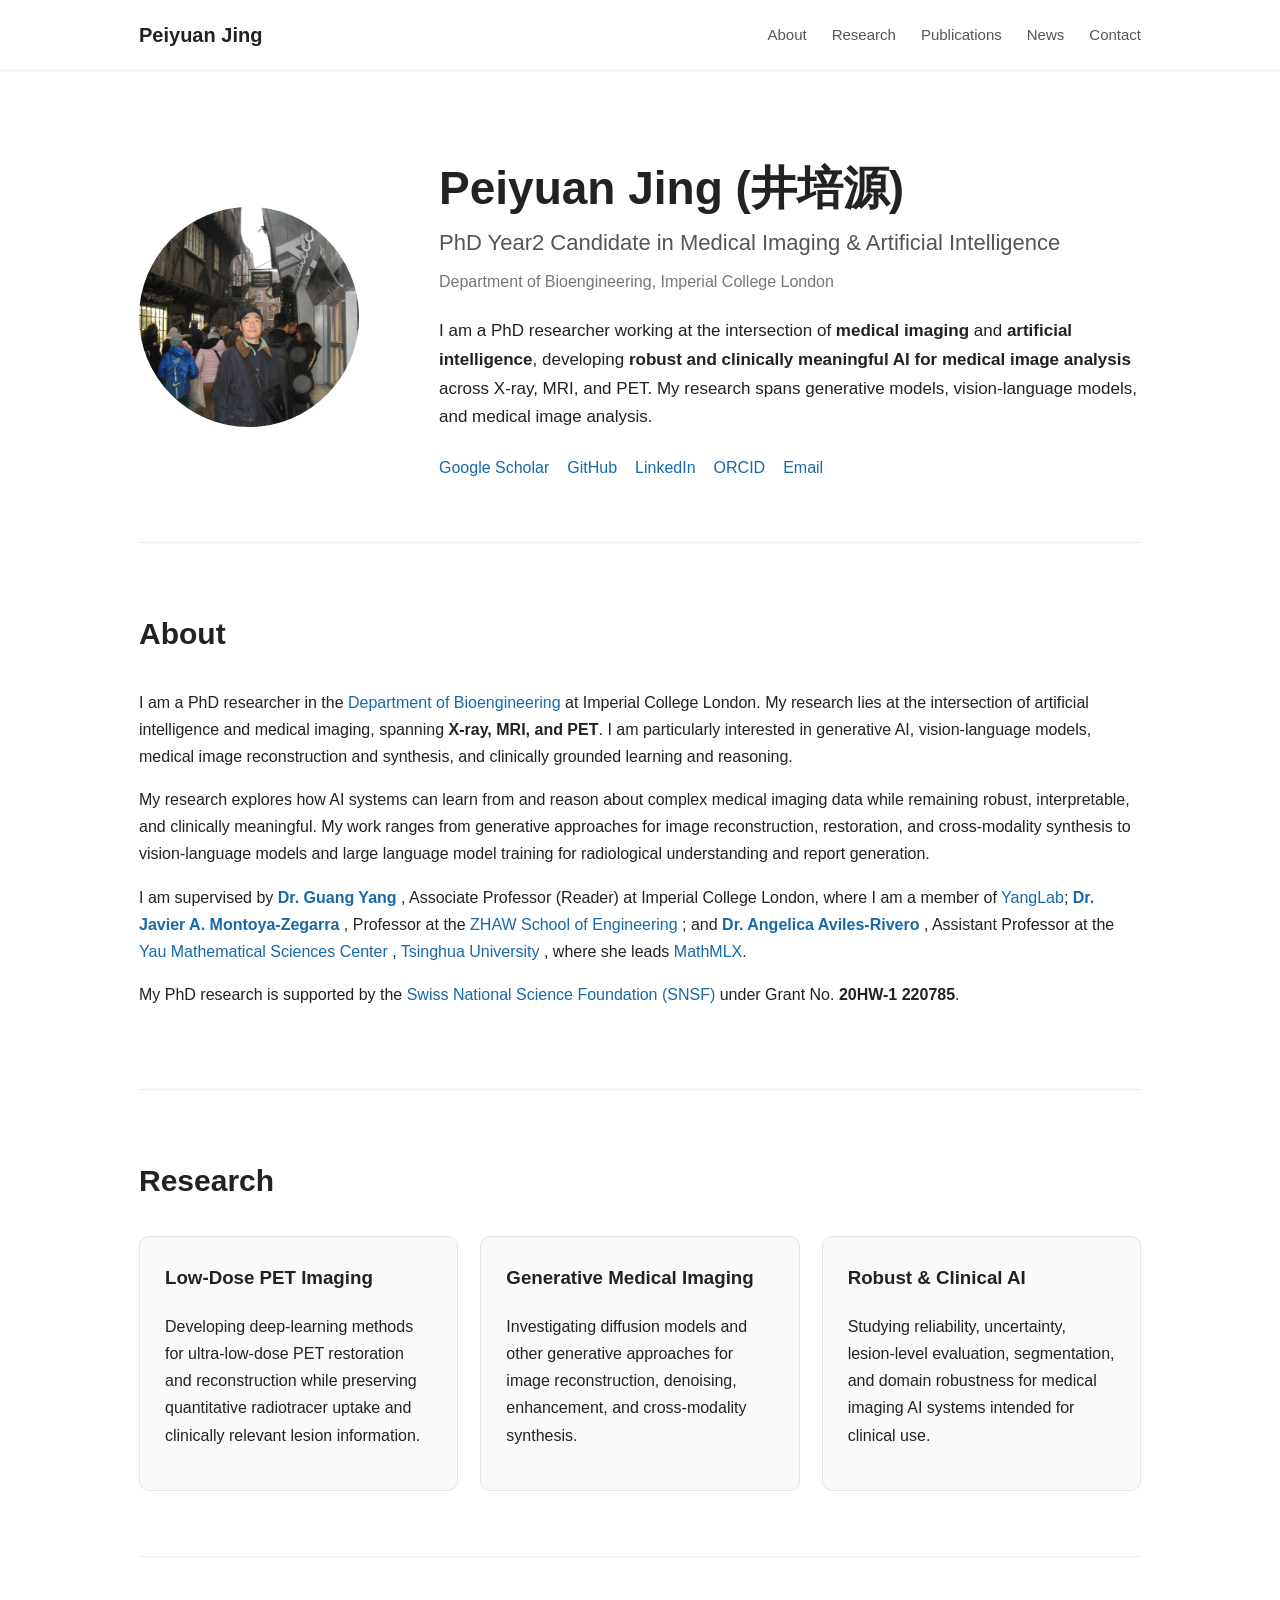
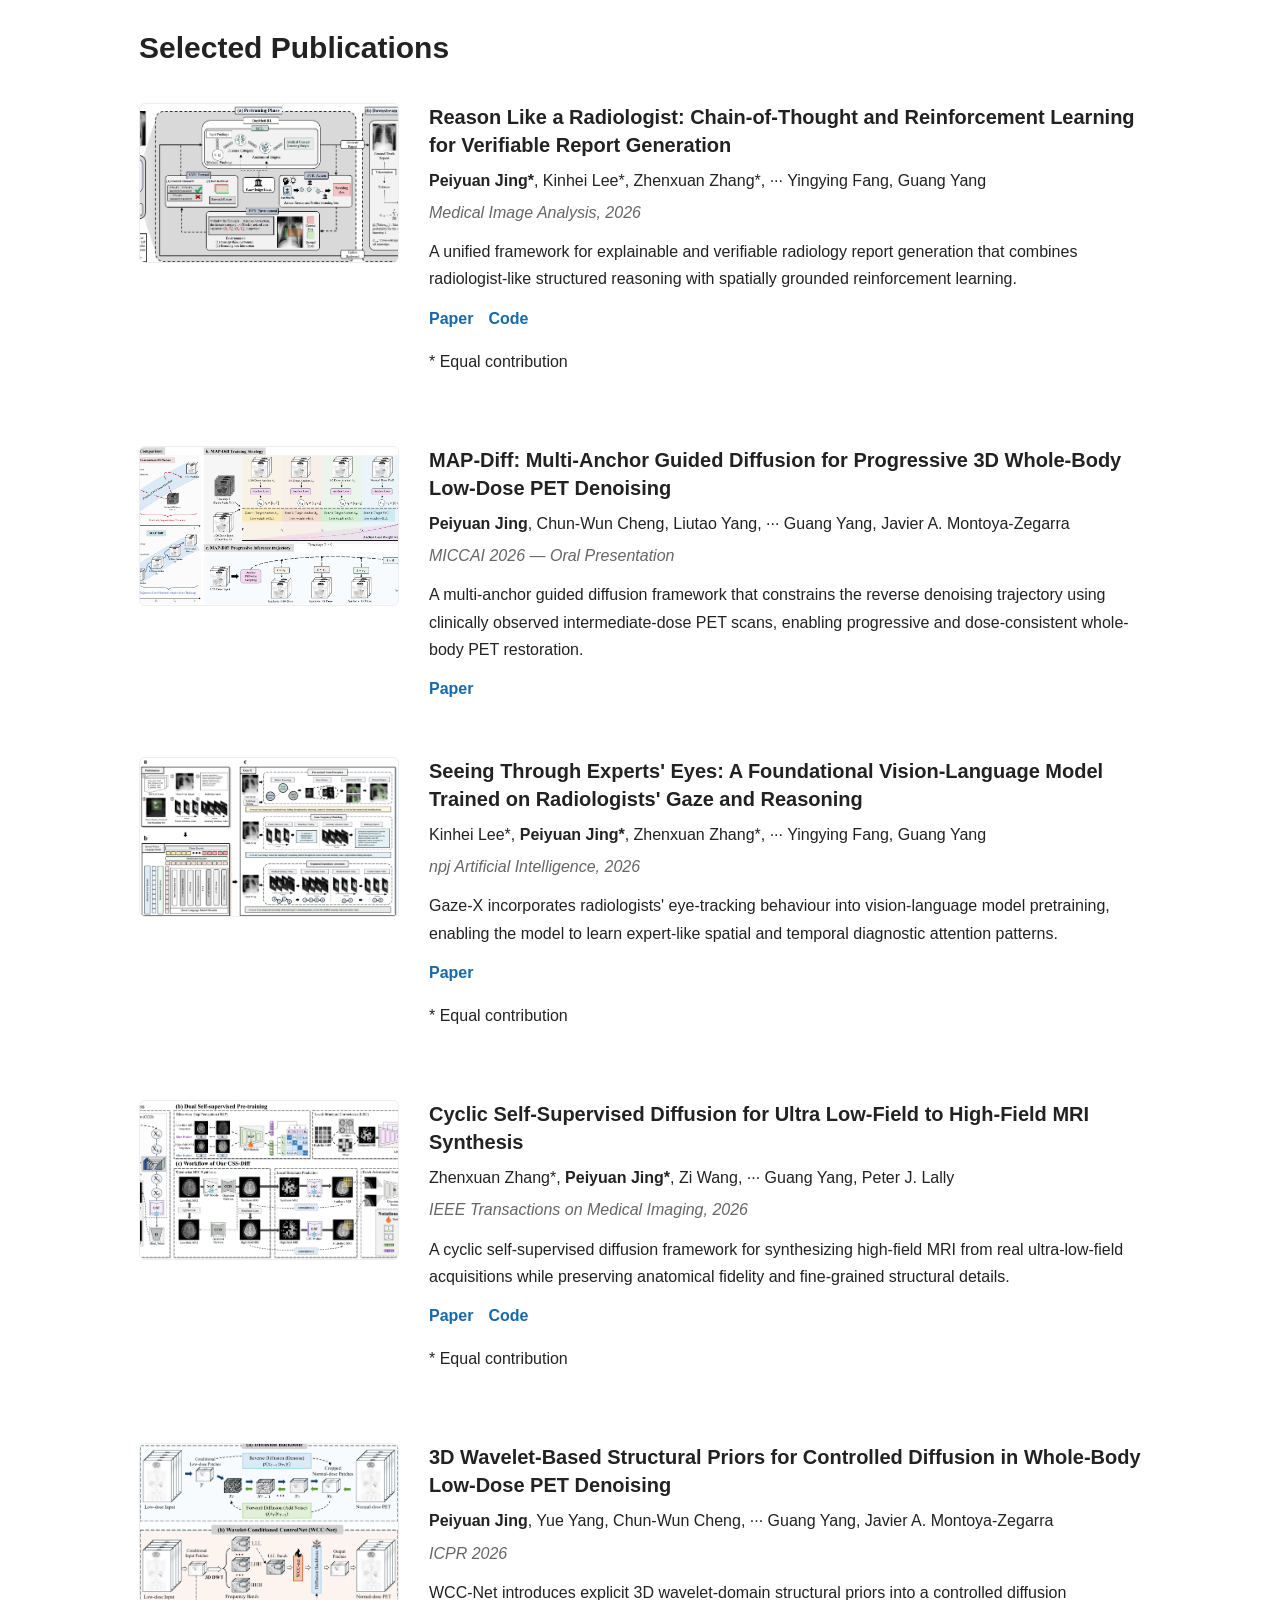
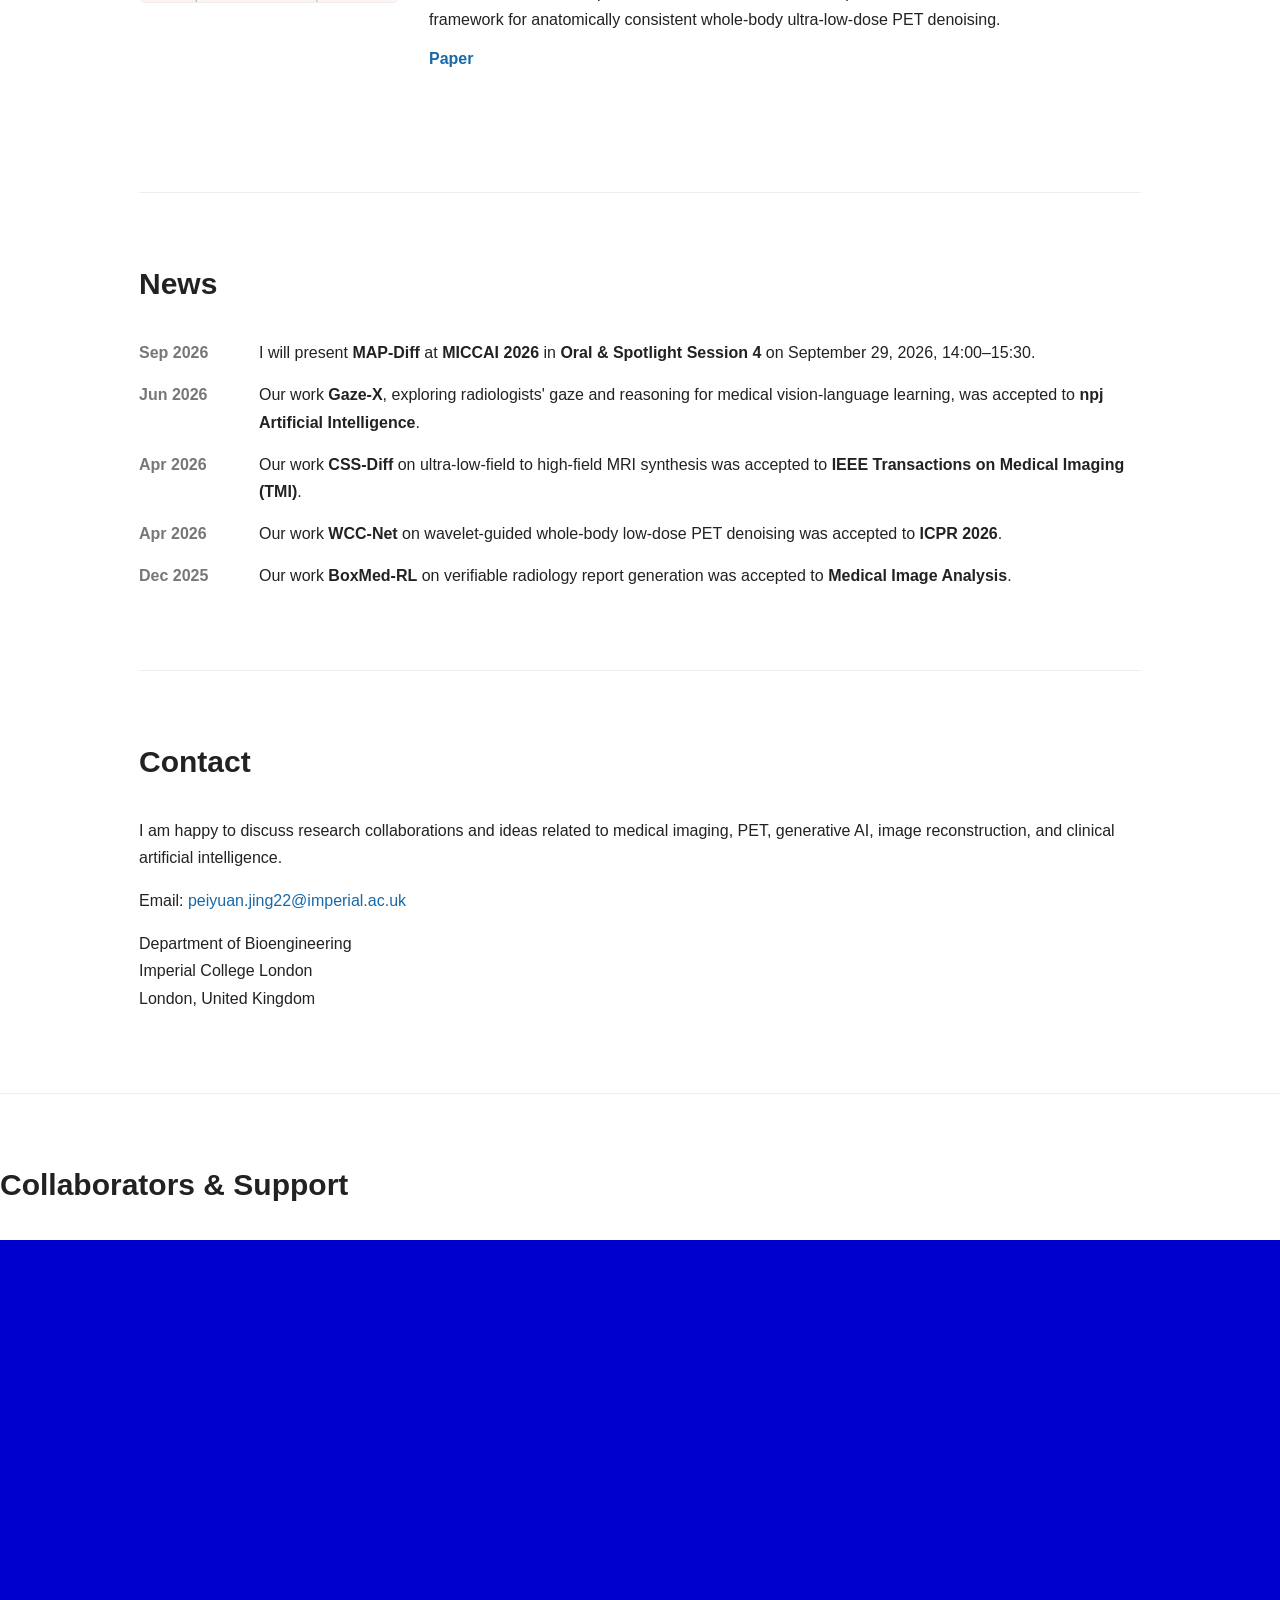
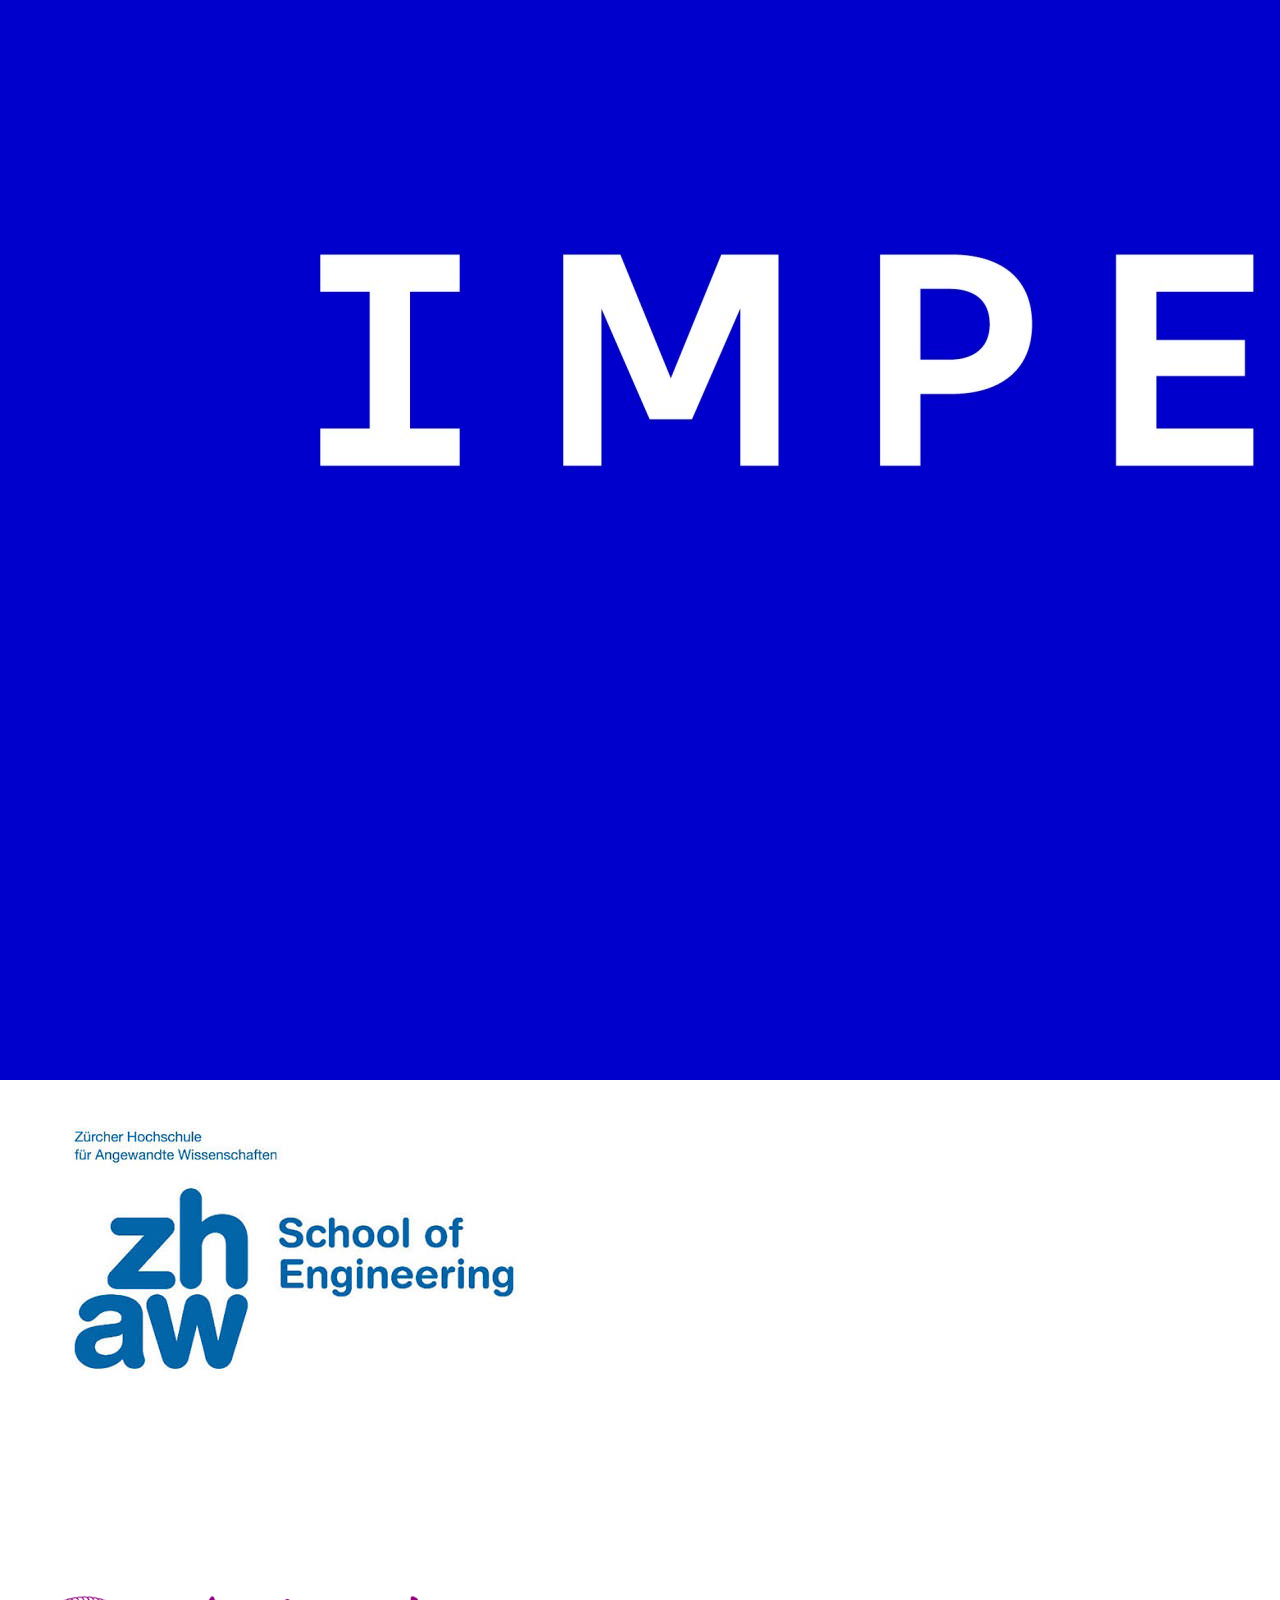
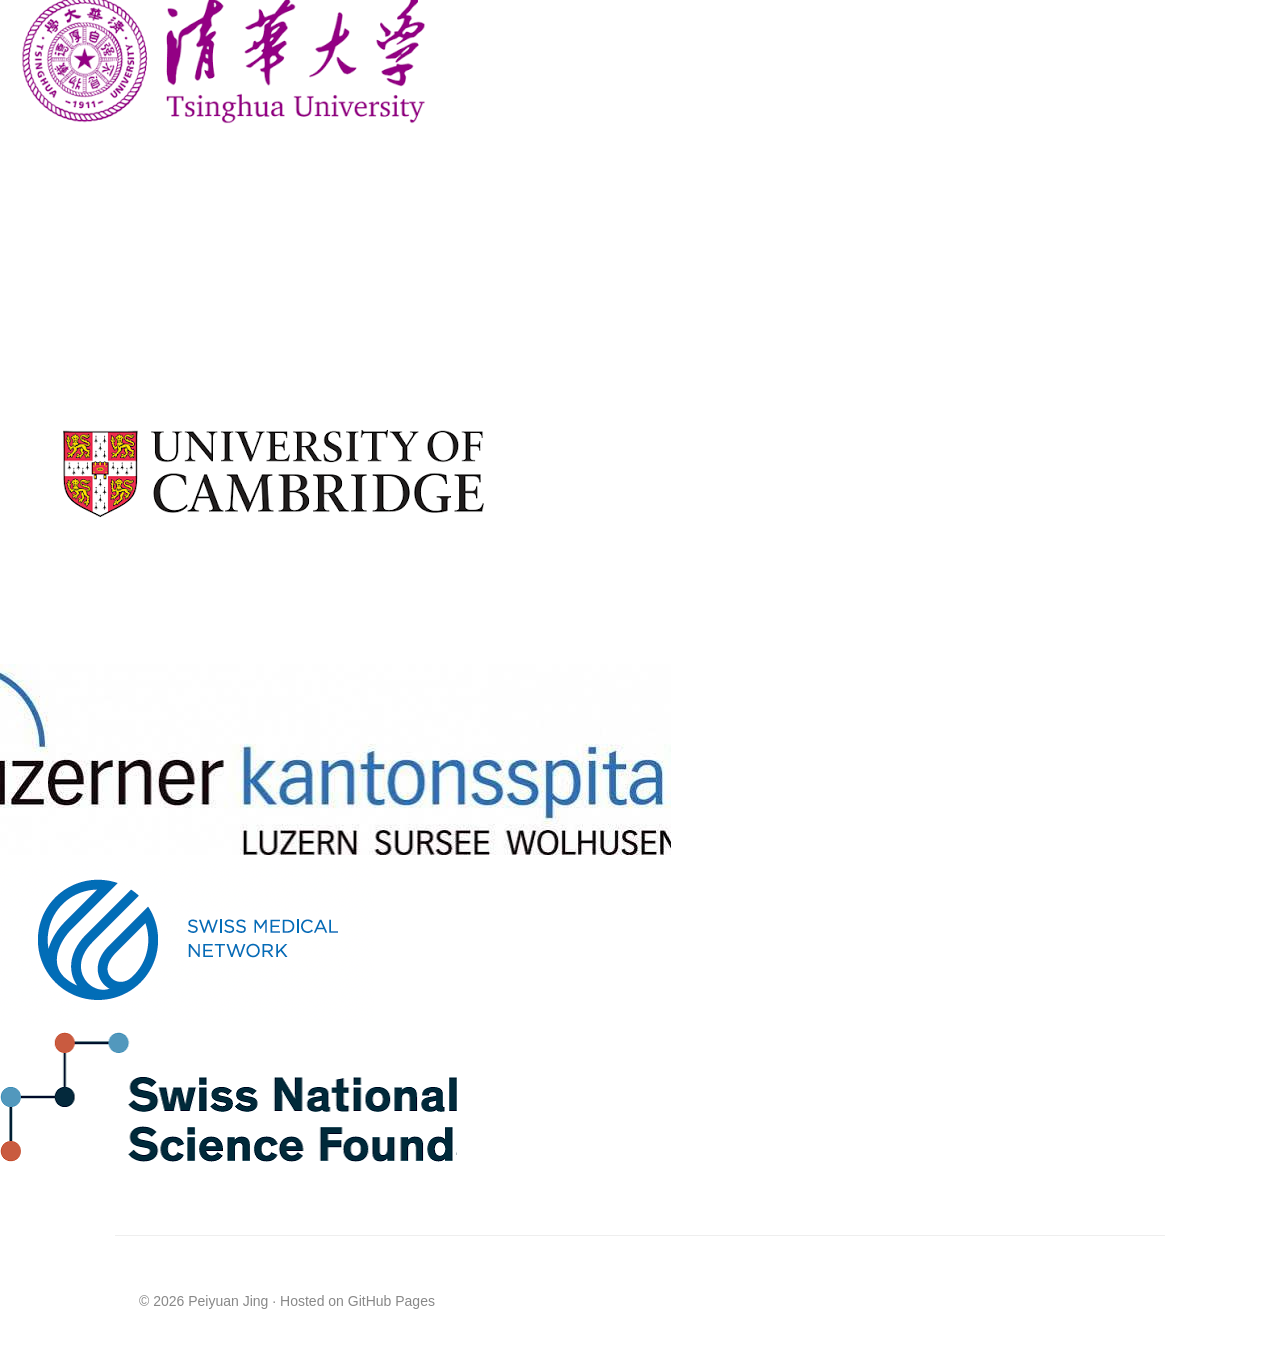
==== commit bbb830da: "Update index.html" ====
--- a/index.html
+++ b/index.html
@@ -676,46 +676,73 @@
 <section id="collaborators">
 
   <h2 class="section-title">
-    Collaborators
+    Collaborators &amp; Support
   </h2>
 
   <div class="collaborator-logos">
 
-    <img
-      src="figs/logos/imperial.png"
-      alt="Imperial College London"
-      title="Imperial College London"
-    >
-
-    <img
-      src="figs/logos/zhaw.png"
-      alt="ZHAW"
-      title="ZHAW"
-    >
-
-    <img
-      src="figs/logos/tsinghua.png"
-      alt="Tsinghua University"
-      title="Tsinghua University"
-    >
-
-    <img
-      src="figs/logos/snsf.png"
-      alt="Swiss National Science Foundation"
-      title="Swiss National Science Foundation"
-    >
-
-    <img
-      src="figs/logos/luks.png"
-      alt="Luzerner Kantonsspital"
-      title="Luzerner Kantonsspital"
-    >
-
-    <img
-      src="figs/logos/swiss-medical-network.png"
-      alt="Swiss Medical Network"
-      title="Swiss Medical Network"
-    >
+    <!-- Imperial College London -->
+    <div class="collaborator-logo">
+      <img
+        src="figs/logos/imperial.jpg"
+        alt="Imperial College London"
+        title="Imperial College London"
+      >
+    </div>
+
+    <!-- ZHAW -->
+    <div class="collaborator-logo">
+      <img
+        src="figs/logos/zhaw.jpeg"
+        alt="ZHAW"
+        title="ZHAW"
+      >
+    </div>
+
+    <!-- Tsinghua University -->
+    <div class="collaborator-logo">
+      <img
+        src="figs/logos/tsinghua.png"
+        alt="Tsinghua University"
+        title="Tsinghua University"
+      >
+    </div>
+
+    <!-- University of Cambridge -->
+    <div class="collaborator-logo">
+      <img
+        src="figs/logos/cambridge.png"
+        alt="University of Cambridge"
+        title="University of Cambridge"
+      >
+    </div>
+
+    <!-- Luzerner Kantonsspital -->
+    <div class="collaborator-logo">
+      <img
+        src="figs/logos/luzern.jpeg"
+        alt="Luzerner Kantonsspital"
+        title="Luzerner Kantonsspital"
+      >
+    </div>
+
+    <!-- Swiss Medical Network -->
+    <div class="collaborator-logo">
+      <img
+        src="figs/logos/swissmedical.png"
+        alt="Swiss Medical Network"
+        title="Swiss Medical Network"
+      >
+    </div>
+
+    <!-- Swiss National Science Foundation -->
+    <div class="collaborator-logo">
+      <img
+        src="figs/logos/snsf.png"
+        alt="Swiss National Science Foundation"
+        title="Swiss National Science Foundation"
+      >
+    </div>
 
   </div>
 
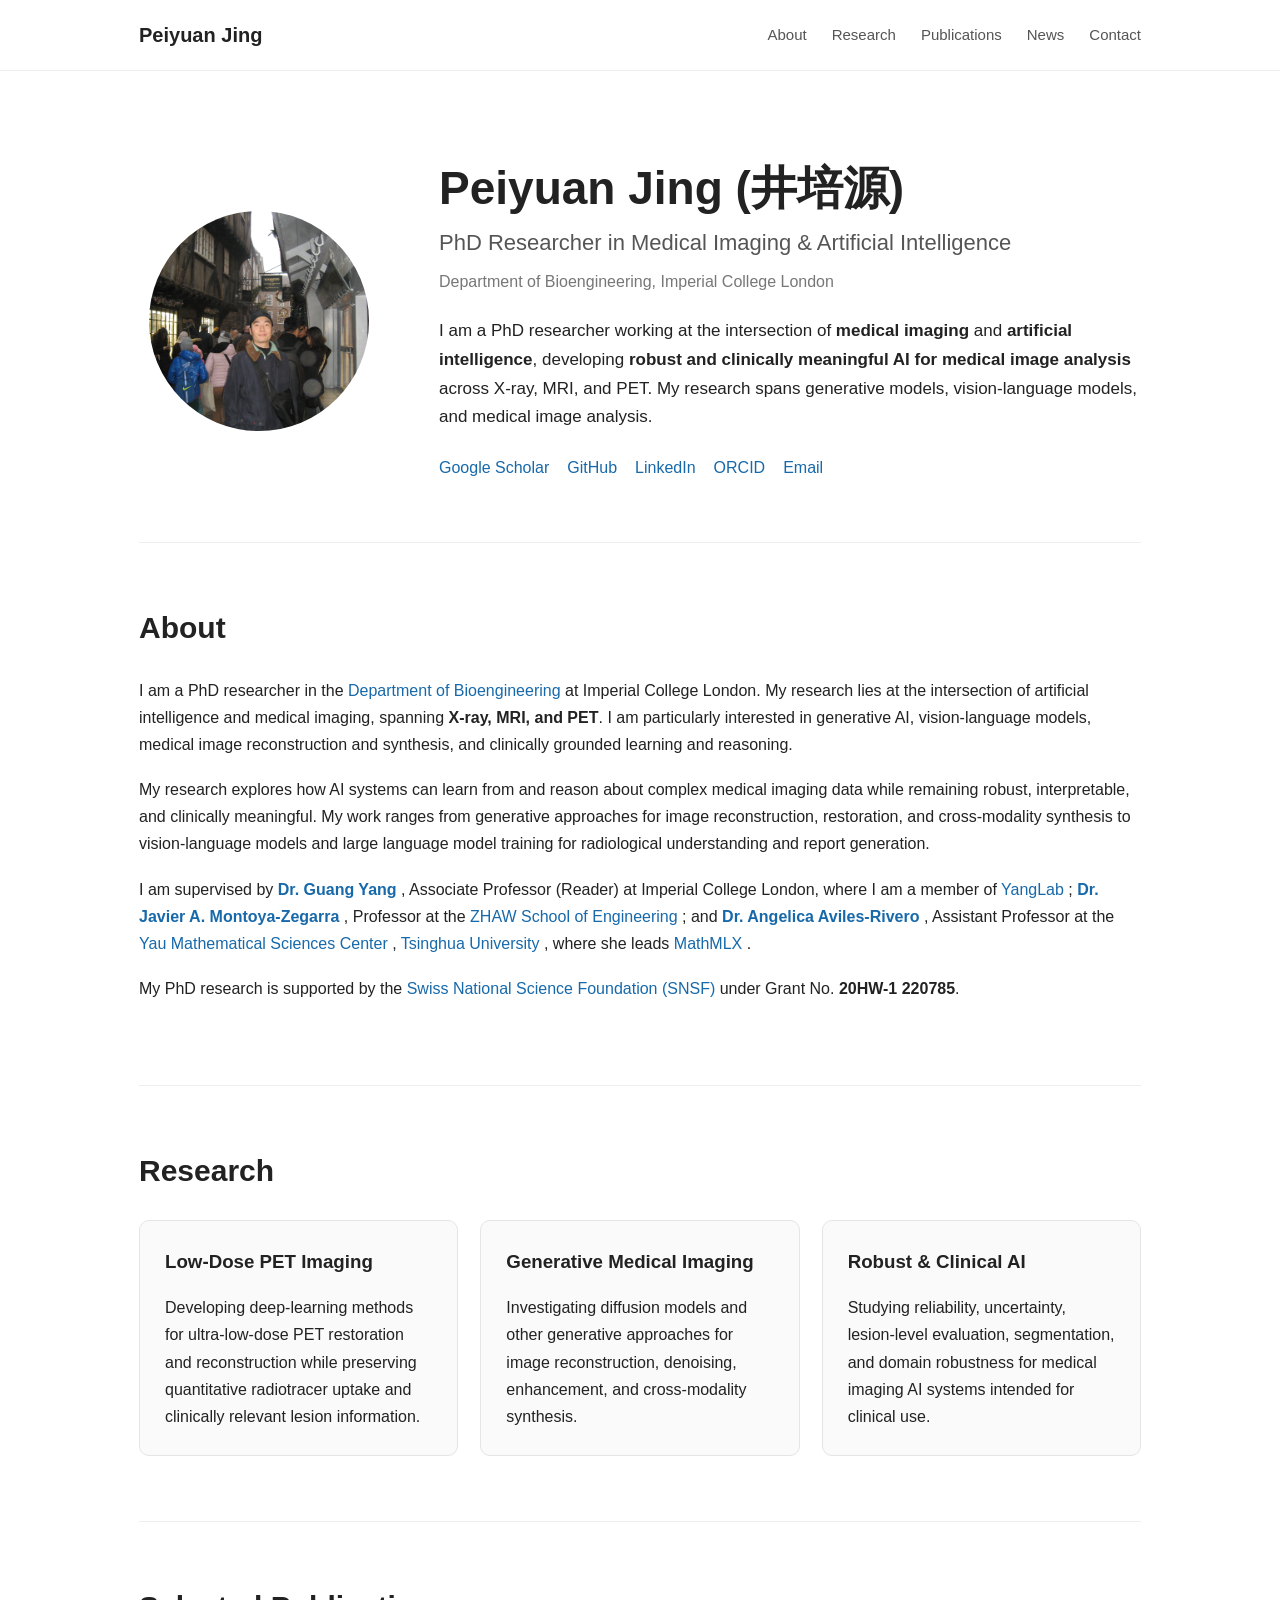
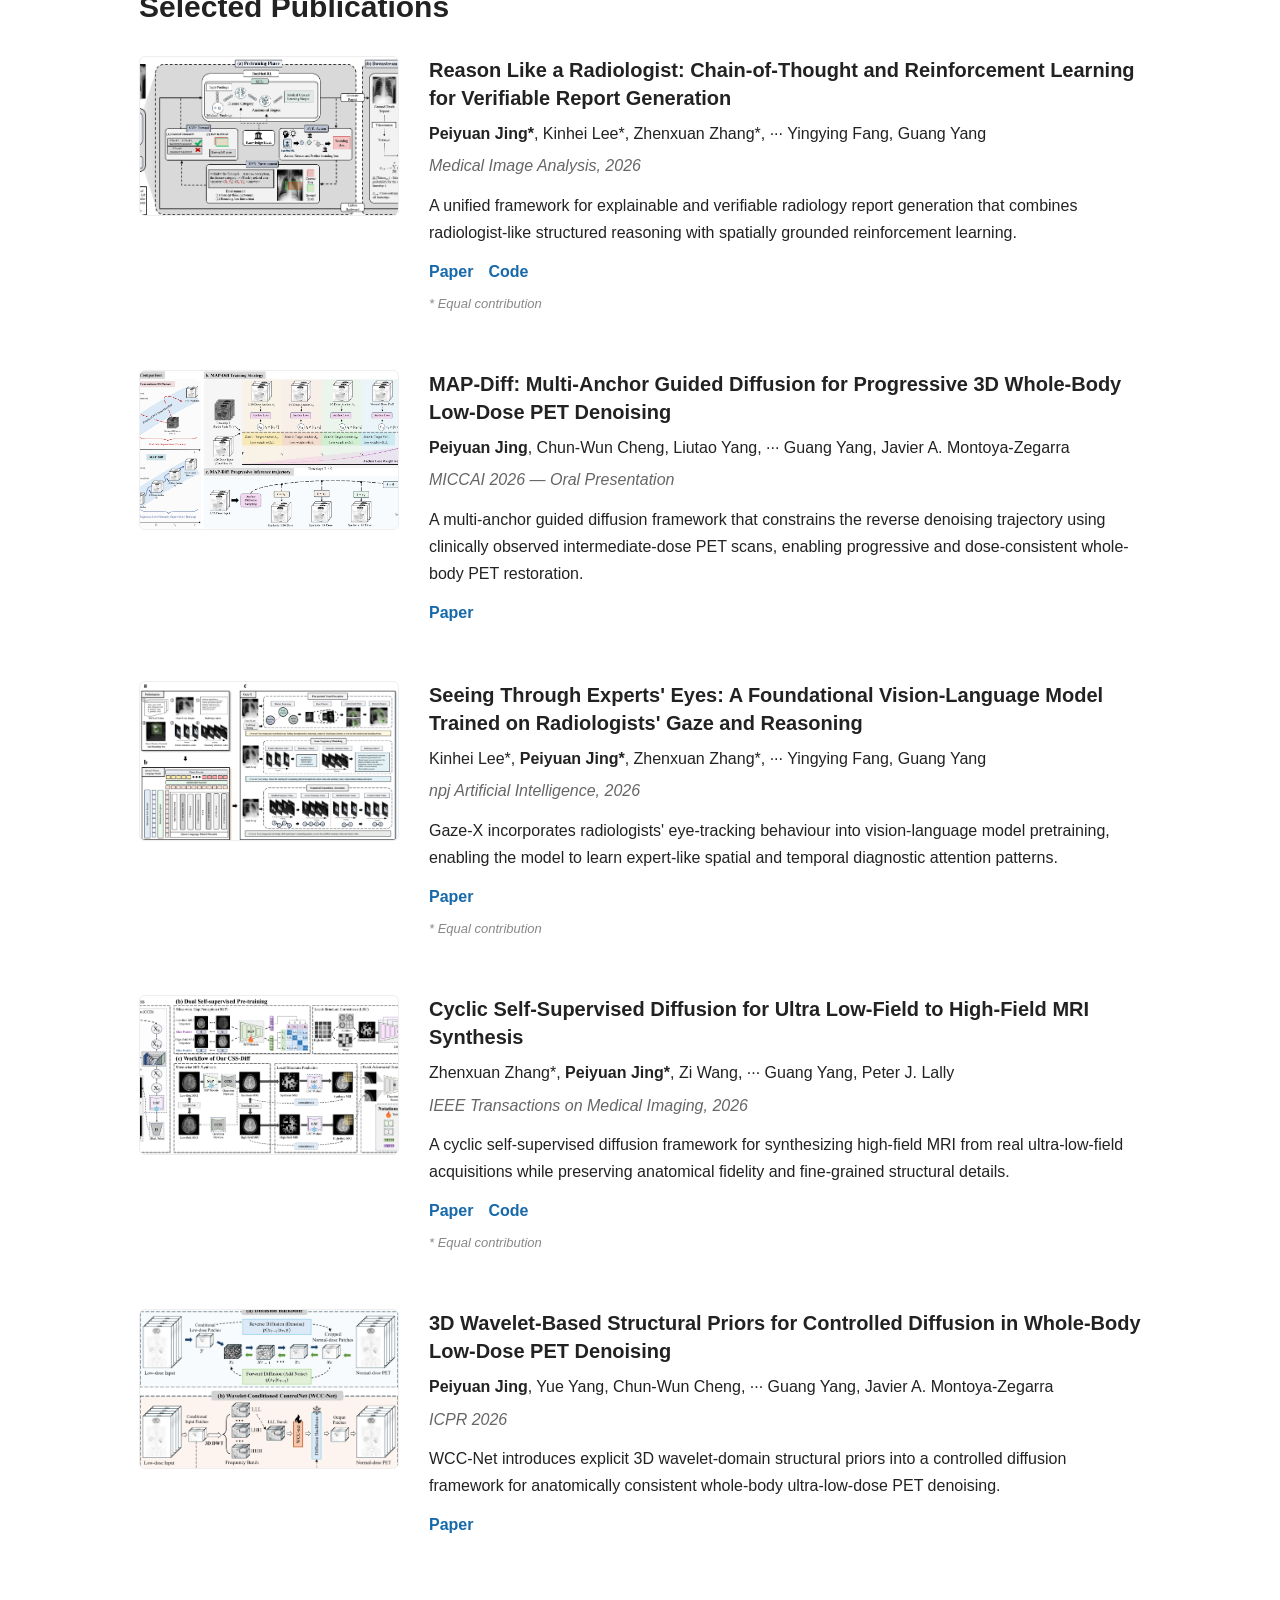
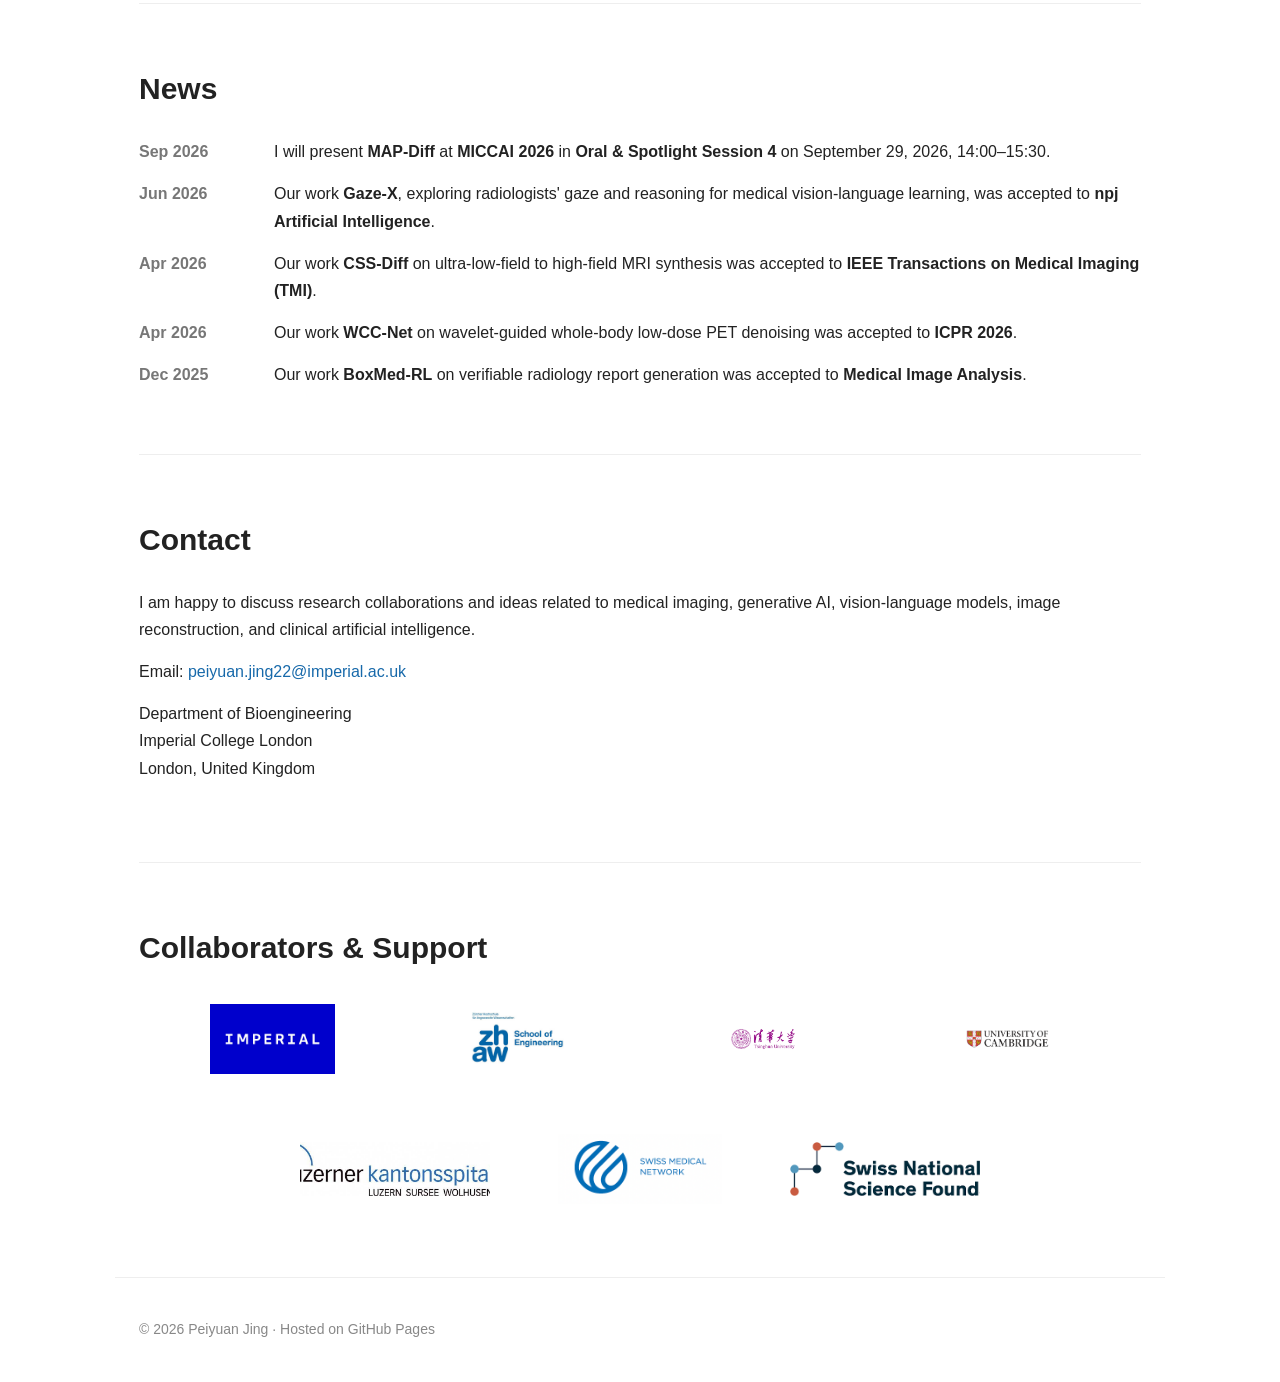
==== commit 20ddb9e6: "Update index.html" ====
--- a/index.html
+++ b/index.html
@@ -1,98 +1,181 @@
 <!DOCTYPE html>
 <html lang="en">
+
 <head>
+
   <meta charset="UTF-8">
-  <meta name="viewport" content="width=device-width, initial-scale=1.0">
-
-  <title>Peiyuan Jing | Medical Imaging & AI</title>
+
+  <meta
+    name="viewport"
+    content="width=device-width, initial-scale=1.0"
+  >
+
+  <title>
+    Peiyuan Jing | Medical Imaging & AI
+  </title>
 
   <meta
     name="description"
-    content="Peiyuan Jing is a PhD researcher at Imperial College London working on artificial intelligence for medical imaging, with a focus on PET imaging, diffusion models, image restoration, and clinical image analysis."
+    content="Peiyuan Jing is a PhD researcher at Imperial College London working at the intersection of artificial intelligence and medical imaging, including X-ray, MRI, and PET, with interests in generative AI, vision-language models, image reconstruction, synthesis, and clinical reasoning."
   >
 
   <meta
     name="keywords"
-    content="Peiyuan Jing, medical imaging, artificial intelligence, PET imaging, MRI, Imperial College London"
+    content="Peiyuan Jing, medical imaging, artificial intelligence, generative AI, vision-language models, medical vision-language models, X-ray, MRI, PET, diffusion models, radiology, Imperial College London"
   >
 
-  <meta name="author" content="Peiyuan Jing">
-
-  <link rel="stylesheet" href="style.css">
+  <meta
+    name="author"
+    content="Peiyuan Jing"
+  >
+
+  <link
+    rel="stylesheet"
+    href="style.css"
+  >
+
 </head>
 
 
 <body>
 
-  <!-- ================= NAVBAR ================= -->
+
+  <!-- ==================================================
+       NAVBAR
+  =================================================== -->
 
   <nav class="navbar">
+
     <div class="nav-container">
 
-      <a class="nav-name" href="#home">
+      <a
+        class="nav-name"
+        href="#home"
+      >
         Peiyuan Jing
       </a>
 
+
       <div class="nav-links">
-        <a href="#about">About</a>
-        <a href="#research">Research</a>
-        <a href="#publications">Publications</a>
-        <a href="#news">News</a>
-        <a href="#contact">Contact</a>
+
+        <a href="#about">
+          About
+        </a>
+
+        <a href="#research">
+          Research
+        </a>
+
+        <a href="#publications">
+          Publications
+        </a>
+
+        <a href="#news">
+          News
+        </a>
+
+        <a href="#contact">
+          Contact
+        </a>
+
       </div>
 
     </div>
+
   </nav>
 
 
-  <!-- ================= HERO ================= -->
-
-  <header id="home" class="hero">
+
+  <!-- ==================================================
+       HERO
+  =================================================== -->
+
+  <header
+    id="home"
+    class="hero"
+  >
 
     <div class="hero-image">
+
       <img
         src="PJ.jpg"
         alt="Peiyuan Jing"
       >
+
     </div>
 
 
     <div class="hero-text">
 
-      <h1>Peiyuan Jing (井培源)</h1>
+      <h1>
+        Peiyuan Jing (井培源)
+      </h1>
+
 
       <h2>
-        PhD Year2 Candidate in Medical Imaging & Artificial Intelligence
+        PhD Researcher in Medical Imaging &amp; Artificial Intelligence
       </h2>
+
 
       <p class="affiliation">
         Department of Bioengineering, Imperial College London
       </p>
 
+
       <p class="intro">
+
         I am a PhD researcher working at the intersection of
         <strong>medical imaging</strong> and
-        <strong>artificial intelligence</strong>, developing <strong>robust and clinically meaningful AI
-        for medical image analysis</strong> across X-ray, MRI, and PET. My research spans generative models, vision-language models, and medical image analysis.
+        <strong>artificial intelligence</strong>,
+        developing
+        <strong>
+          robust and clinically meaningful AI for medical image analysis
+        </strong>
+        across X-ray, MRI, and PET.
+
+        My research spans generative models, vision-language models,
+        and medical image analysis.
+
       </p>
 
+
       <div class="social-links">
 
-        <a href="https://scholar.google.com/citations?user=D_AGMFsAAAAJ&hl=en" target="_blank">
+        <a
+          href="https://scholar.google.com/citations?user=D_AGMFsAAAAJ&hl=en"
+          target="_blank"
+          rel="noopener noreferrer"
+        >
           Google Scholar
         </a>
 
-        <a href="https://github.com/peiyuanjing" target="_blank">
+
+        <a
+          href="https://github.com/peiyuanjing"
+          target="_blank"
+          rel="noopener noreferrer"
+        >
           GitHub
         </a>
 
-        <a href="https://www.linkedin.com/in/peiyuan-jing-976778263/" target="_blank">
+
+        <a
+          href="https://www.linkedin.com/in/peiyuan-jing-976778263/"
+          target="_blank"
+          rel="noopener noreferrer"
+        >
           LinkedIn
         </a>
 
-        <a href="https://orcid.org/my-orcid?orcid=0009-0009-1685-5285" target="_blank">
+
+        <a
+          href="https://orcid.org/my-orcid?orcid=0009-0009-1685-5285"
+          target="_blank"
+          rel="noopener noreferrer"
+        >
           ORCID
         </a>
+
 
         <a href="mailto:pj222@ic.ac.uk">
           Email
@@ -106,88 +189,178 @@
 
 
 
+  <!-- ==================================================
+       MAIN
+  =================================================== -->
+
   <main>
 
 
-    <!-- ================= ABOUT ================= -->
+
+    <!-- ==================================================
+         ABOUT
+    =================================================== -->
 
     <section id="about">
-    
+
       <h2 class="section-title">
         About
       </h2>
-    
+
+
       <p>
+
         I am a PhD researcher in the
-        <a href="https://www.imperial.ac.uk/bioengineering/" target="_blank">
+
+        <a
+          href="https://www.imperial.ac.uk/bioengineering/"
+          target="_blank"
+          rel="noopener noreferrer"
+        >
           Department of Bioengineering
         </a>
-        at Imperial College London. My research lies at the intersection of
-        artificial intelligence and medical imaging, spanning
+
+        at Imperial College London.
+
+        My research lies at the intersection of artificial intelligence
+        and medical imaging, spanning
         <strong>X-ray, MRI, and PET</strong>.
-        I am particularly interested in generative AI, vision-language models,
-        medical image reconstruction and synthesis, and clinically grounded
-        learning and reasoning.
+
+        I am particularly interested in generative AI,
+        vision-language models, medical image reconstruction and synthesis,
+        and clinically grounded learning and reasoning.
+
       </p>
-    
+
+
       <p>
+
         My research explores how AI systems can learn from and reason about
         complex medical imaging data while remaining robust, interpretable,
-        and clinically meaningful. My work ranges from generative approaches
-        for image reconstruction, restoration, and cross-modality synthesis
-        to vision-language models and large language model training for
-        radiological understanding and report generation.
+        and clinically meaningful.
+
+        My work ranges from generative approaches for image reconstruction,
+        restoration, and cross-modality synthesis to vision-language models
+        and large language model training for radiological understanding
+        and report generation.
+
       </p>
-    
-       <p>
+
+
+      <p>
+
         I am supervised by
+
         <strong>
-          <a href="GUANG_YANG_SCHOLAR_URL" target="_blank">
+          <a
+            href="GUANG_YANG_SCHOLAR_URL"
+            target="_blank"
+            rel="noopener noreferrer"
+          >
             Dr. Guang Yang
           </a>
         </strong>,
-        Associate Professor (Reader) at Imperial College London, where I am a member of
-        <a href="https://www.yanglab.fyi/" target="_blank">YangLab</a>;
-      
+
+        Associate Professor (Reader) at Imperial College London,
+        where I am a member of
+
+        <a
+          href="https://www.yanglab.fyi/"
+          target="_blank"
+          rel="noopener noreferrer"
+        >
+          YangLab
+        </a>;
+
+
         <strong>
-          <a href="https://scholar.google.com/citations?user=5cpeK3MAAAAJ&hl=en" target="_blank">
+          <a
+            href="https://scholar.google.com/citations?user=5cpeK3MAAAAJ&hl=en"
+            target="_blank"
+            rel="noopener noreferrer"
+          >
             Dr. Javier A. Montoya-Zegarra
           </a>
         </strong>,
+
         Professor at the
-        <a href="https://www.zhaw.ch/en/engineering/institutes-centres/init/human-centered-computing" target="_blank">
+
+        <a
+          href="https://www.zhaw.ch/en/engineering/institutes-centres/init/human-centered-computing"
+          target="_blank"
+          rel="noopener noreferrer"
+        >
           ZHAW School of Engineering
         </a>;
-      
+
+
         and
+
         <strong>
-          <a href="https://angelicaiaviles.wordpress.com/" target="_blank">
+          <a
+            href="https://angelicaiaviles.wordpress.com/"
+            target="_blank"
+            rel="noopener noreferrer"
+          >
             Dr. Angelica Aviles-Rivero
           </a>
         </strong>,
+
         Assistant Professor at the
-        <a href="https://ymsc.tsinghua.edu.cn/en/" target="_blank">
+
+        <a
+          href="https://ymsc.tsinghua.edu.cn/en/"
+          target="_blank"
+          rel="noopener noreferrer"
+        >
           Yau Mathematical Sciences Center
         </a>,
-        <a href="https://www.tsinghua.edu.cn/en/index/Focus.htm" target="_blank">
+
+        <a
+          href="https://www.tsinghua.edu.cn/en/index/Focus.htm"
+          target="_blank"
+          rel="noopener noreferrer"
+        >
           Tsinghua University
-        </a>, where she leads
-        <a href="https://math-ml-x.github.io/" target="_blank">MathMLX</a>.
+        </a>,
+
+        where she leads
+
+        <a
+          href="https://math-ml-x.github.io/"
+          target="_blank"
+          rel="noopener noreferrer"
+        >
+          MathMLX
+        </a>.
+
       </p>
-    
+
+
       <p>
+
         My PhD research is supported by the
-        <a href="https://www.snf.ch/en" target="_blank">
+
+        <a
+          href="https://www.snf.ch/en"
+          target="_blank"
+          rel="noopener noreferrer"
+        >
           Swiss National Science Foundation (SNSF)
         </a>
-        under Grant No. <strong>20HW-1 220785</strong>.
+
+        under Grant No.
+        <strong>20HW-1 220785</strong>.
+
       </p>
-    
+
     </section>
 
 
 
-    <!-- ================= RESEARCH ================= -->
+    <!-- ==================================================
+         RESEARCH
+    =================================================== -->
 
     <section id="research">
 
@@ -197,6 +370,7 @@
 
 
       <div class="research-grid">
+
 
         <div class="research-card">
 
@@ -231,7 +405,7 @@
         <div class="research-card">
 
           <h3>
-            Robust & Clinical AI
+            Robust &amp; Clinical AI
           </h3>
 
           <p>
@@ -242,404 +416,486 @@
 
         </div>
 
+
       </div>
 
     </section>
 
 
 
-<!-- ================= PUBLICATIONS ================= -->
-
-<section id="publications">
-
-  <h2 class="section-title">
-    Selected Publications
-  </h2>
-
-
-  <!-- ================= BOXMED-RL ================= -->
-
-  <div class="publication">
-
-    <div class="pub-image">
-      <img
-        src="figs/boxmedrl.png"
-        alt="BoxMed-RL paper figure"
-      >
-    </div>
-
-    <div class="pub-info">
-
-      <h3>
-        Reason Like a Radiologist:
-        Chain-of-Thought and Reinforcement Learning
-        for Verifiable Report Generation
-      </h3>
-
-      <p class="authors">
-        <strong>Peiyuan Jing*</strong>,
-        Kinhei Lee*,
-        Zhenxuan Zhang*,
-        ···
-        Yingying Fang,
-        Guang Yang
-      </p>
-
-      <p class="venue">
-        Medical Image Analysis, 2026
-      </p>
-
-      <p class="pub-description">
-        A unified framework for explainable and verifiable radiology
-        report generation that combines radiologist-like structured
-        reasoning with spatially grounded reinforcement learning.
-      </p>
-
-      <div class="pub-links">
-        <a
-          href="https://www.sciencedirect.com/science/article/pii/S1361841525004566"
-          target="_blank"
-        >
-          Paper
-        </a>
-
-        <a
-          href="https://github.com/ayanglab/BoxMed-RL"
-          target="_blank"
-        >
-          Code
-        </a>
+    <!-- ==================================================
+         SELECTED PUBLICATIONS
+    =================================================== -->
+
+    <section id="publications">
+
+      <h2 class="section-title">
+        Selected Publications
+      </h2>
+
+
+
+      <!-- ================= BOXMED-RL ================= -->
+
+      <div class="publication">
+
+        <div class="pub-image">
+
+          <img
+            src="figs/boxmedrl.png"
+            alt="BoxMed-RL paper figure"
+          >
+
+        </div>
+
+
+        <div class="pub-info">
+
+          <h3>
+            Reason Like a Radiologist:
+            Chain-of-Thought and Reinforcement Learning
+            for Verifiable Report Generation
+          </h3>
+
+
+          <p class="authors">
+
+            <strong>Peiyuan Jing*</strong>,
+            Kinhei Lee*,
+            Zhenxuan Zhang*,
+            ···
+            Yingying Fang,
+            Guang Yang
+
+          </p>
+
+
+          <p class="venue">
+            Medical Image Analysis, 2026
+          </p>
+
+
+          <p class="pub-description">
+            A unified framework for explainable and verifiable radiology
+            report generation that combines radiologist-like structured
+            reasoning with spatially grounded reinforcement learning.
+          </p>
+
+
+          <div class="pub-links">
+
+            <a
+              href="https://www.sciencedirect.com/science/article/pii/S1361841525004566"
+              target="_blank"
+              rel="noopener noreferrer"
+            >
+              Paper
+            </a>
+
+
+            <a
+              href="https://github.com/ayanglab/BoxMed-RL"
+              target="_blank"
+              rel="noopener noreferrer"
+            >
+              Code
+            </a>
+
+          </div>
+
+
+          <p class="author-note">
+            * Equal contribution
+          </p>
+
+        </div>
+
       </div>
 
-      <p class="author-note">
-        * Equal contribution
-      </p>
-
-    </div>
-  </div>
-
-
-
-  <!-- ================= MAP-DIFF ================= -->
-
-  <div class="publication">
-
-    <div class="pub-image">
-      <img
-        src="figs/mapdiff.png"
-        alt="MAP-Diff paper figure"
-      >
-    </div>
-
-    <div class="pub-info">
-
-      <h3>
-        MAP-Diff:
-        Multi-Anchor Guided Diffusion for Progressive
-        3D Whole-Body Low-Dose PET Denoising
-      </h3>
-
-      <p class="authors">
-        <strong>Peiyuan Jing</strong>,
-        Chun-Wun Cheng,
-        Liutao Yang,
-        ···
-        Guang Yang,
-        Javier A. Montoya-Zegarra
-      </p>
-
-      <p class="venue">
-        MICCAI 2026 — Oral Presentation
-      </p>
-
-      <p class="pub-description">
-        A multi-anchor guided diffusion framework that constrains the
-        reverse denoising trajectory using clinically observed
-        intermediate-dose PET scans, enabling progressive and
-        dose-consistent whole-body PET restoration.
-      </p>
-
-      <div class="pub-links">
-        <a
-          href="https://arxiv.org/abs/2603.02012"
-          target="_blank"
-        >
-          Paper
-        </a>
+
+
+      <!-- ================= MAP-DIFF ================= -->
+
+      <div class="publication">
+
+        <div class="pub-image">
+
+          <img
+            src="figs/mapdiff.png"
+            alt="MAP-Diff paper figure"
+          >
+
+        </div>
+
+
+        <div class="pub-info">
+
+          <h3>
+            MAP-Diff:
+            Multi-Anchor Guided Diffusion for Progressive
+            3D Whole-Body Low-Dose PET Denoising
+          </h3>
+
+
+          <p class="authors">
+
+            <strong>Peiyuan Jing</strong>,
+            Chun-Wun Cheng,
+            Liutao Yang,
+            ···
+            Guang Yang,
+            Javier A. Montoya-Zegarra
+
+          </p>
+
+
+          <p class="venue">
+            MICCAI 2026 — Oral Presentation
+          </p>
+
+
+          <p class="pub-description">
+            A multi-anchor guided diffusion framework that constrains the
+            reverse denoising trajectory using clinically observed
+            intermediate-dose PET scans, enabling progressive and
+            dose-consistent whole-body PET restoration.
+          </p>
+
+
+          <div class="pub-links">
+
+            <a
+              href="https://arxiv.org/abs/2603.02012"
+              target="_blank"
+              rel="noopener noreferrer"
+            >
+              Paper
+            </a>
+
+          </div>
+
+        </div>
+
       </div>
 
-    </div>
-  </div>
-
-
-
-  <!-- ================= GAZE-X ================= -->
-
-  <div class="publication">
-
-    <div class="pub-image">
-      <img
-        src="figs/gazeX.png"
-        alt="Gaze-X paper figure"
-      >
-    </div>
-
-    <div class="pub-info">
-
-      <h3>
-        Seeing Through Experts' Eyes:
-        A Foundational Vision-Language Model Trained on
-        Radiologists' Gaze and Reasoning
-      </h3>
-
-      <p class="authors">
-        Kinhei Lee*,
-        <strong>Peiyuan Jing*</strong>,
-        Zhenxuan Zhang*,
-        ···
-        Yingying Fang,
-        Guang Yang
-      </p>
-
-      <p class="venue">
-        npj Artificial Intelligence, 2026
-      </p>
-
-      <p class="pub-description">
-        Gaze-X incorporates radiologists' eye-tracking behaviour into
-        vision-language model pretraining, enabling the model to learn
-        expert-like spatial and temporal diagnostic attention patterns.
-      </p>
-
-      <div class="pub-links">
-        <a
-          href="https://www.nature.com/articles/s44387-026-00136-9"
-          target="_blank"
-        >
-          Paper
-        </a>
+
+
+      <!-- ================= GAZE-X ================= -->
+
+      <div class="publication">
+
+        <div class="pub-image">
+
+          <img
+            src="figs/gazeX.png"
+            alt="Gaze-X paper figure"
+          >
+
+        </div>
+
+
+        <div class="pub-info">
+
+          <h3>
+            Seeing Through Experts' Eyes:
+            A Foundational Vision-Language Model Trained on
+            Radiologists' Gaze and Reasoning
+          </h3>
+
+
+          <p class="authors">
+
+            Kinhei Lee*,
+            <strong>Peiyuan Jing*</strong>,
+            Zhenxuan Zhang*,
+            ···
+            Yingying Fang,
+            Guang Yang
+
+          </p>
+
+
+          <p class="venue">
+            npj Artificial Intelligence, 2026
+          </p>
+
+
+          <p class="pub-description">
+            Gaze-X incorporates radiologists' eye-tracking behaviour into
+            vision-language model pretraining, enabling the model to learn
+            expert-like spatial and temporal diagnostic attention patterns.
+          </p>
+
+
+          <div class="pub-links">
+
+            <a
+              href="https://www.nature.com/articles/s44387-026-00136-9"
+              target="_blank"
+              rel="noopener noreferrer"
+            >
+              Paper
+            </a>
+
+          </div>
+
+
+          <p class="author-note">
+            * Equal contribution
+          </p>
+
+        </div>
+
       </div>
 
-      <p class="author-note">
-        * Equal contribution
-      </p>
-
-    </div>
-  </div>
-
-
-
-  <!-- ================= CSS-DIFF ================= -->
-
-  <div class="publication">
-
-    <div class="pub-image">
-      <img
-        src="figs/cyclic.png"
-        alt="CSS-Diff paper figure"
-      >
-    </div>
-
-    <div class="pub-info">
-
-      <h3>
-        Cyclic Self-Supervised Diffusion for
-        Ultra Low-Field to High-Field MRI Synthesis
-      </h3>
-
-      <p class="authors">
-        Zhenxuan Zhang*,
-        <strong>Peiyuan Jing*</strong>,
-        Zi Wang,
-        ···
-        Guang Yang,
-        Peter J. Lally
-      </p>
-
-      <p class="venue">
-        IEEE Transactions on Medical Imaging, 2026
-      </p>
-
-      <p class="pub-description">
-        A cyclic self-supervised diffusion framework for synthesizing
-        high-field MRI from real ultra-low-field acquisitions while
-        preserving anatomical fidelity and fine-grained structural details.
-      </p>
-
-      <div class="pub-links">
-
-        <a
-          href="https://ieeexplore.ieee.org/abstract/document/11488350"
-          target="_blank"
-        >
-          Paper
-        </a>
-
-        <a
-          href="https://github.com/ayanglab/CSS-Diff"
-          target="_blank"
-        >
-          Code
-        </a>
+
+
+      <!-- ================= CSS-DIFF ================= -->
+
+      <div class="publication">
+
+        <div class="pub-image">
+
+          <img
+            src="figs/cyclic.png"
+            alt="CSS-Diff paper figure"
+          >
+
+        </div>
+
+
+        <div class="pub-info">
+
+          <h3>
+            Cyclic Self-Supervised Diffusion for
+            Ultra Low-Field to High-Field MRI Synthesis
+          </h3>
+
+
+          <p class="authors">
+
+            Zhenxuan Zhang*,
+            <strong>Peiyuan Jing*</strong>,
+            Zi Wang,
+            ···
+            Guang Yang,
+            Peter J. Lally
+
+          </p>
+
+
+          <p class="venue">
+            IEEE Transactions on Medical Imaging, 2026
+          </p>
+
+
+          <p class="pub-description">
+            A cyclic self-supervised diffusion framework for synthesizing
+            high-field MRI from real ultra-low-field acquisitions while
+            preserving anatomical fidelity and fine-grained structural details.
+          </p>
+
+
+          <div class="pub-links">
+
+            <a
+              href="https://ieeexplore.ieee.org/abstract/document/11488350"
+              target="_blank"
+              rel="noopener noreferrer"
+            >
+              Paper
+            </a>
+
+
+            <a
+              href="https://github.com/ayanglab/CSS-Diff"
+              target="_blank"
+              rel="noopener noreferrer"
+            >
+              Code
+            </a>
+
+          </div>
+
+
+          <p class="author-note">
+            * Equal contribution
+          </p>
+
+        </div>
 
       </div>
 
-      <p class="author-note">
-        * Equal contribution
-      </p>
-
-    </div>
-  </div>
-
-
-
-  <!-- ================= WCC-NET ================= -->
-
-  <div class="publication">
-
-    <div class="pub-image">
-      <img
-        src="figs/WCC.png"
-        alt="WCC-Net paper figure"
-      >
-    </div>
-
-    <div class="pub-info">
-
-      <h3>
-        3D Wavelet-Based Structural Priors for
-        Controlled Diffusion in Whole-Body Low-Dose PET Denoising
-      </h3>
-
-      <p class="authors">
-        <strong>Peiyuan Jing</strong>,
-        Yue Yang,
-        Chun-Wun Cheng,
-        ···
-        Guang Yang,
-        Javier A. Montoya-Zegarra
-      </p>
-
-      <p class="venue">
-        ICPR 2026
-      </p>
-
-      <p class="pub-description">
-        WCC-Net introduces explicit 3D wavelet-domain structural priors
-        into a controlled diffusion framework for anatomically consistent
-        whole-body ultra-low-dose PET denoising.
-      </p>
-
-      <div class="pub-links">
-
-        <a
-          href="https://link.springer.com/chapter/10.1007/978-3-032-31441-3_6"
-          target="_blank"
-        >
-          Paper
-        </a>
+
+
+      <!-- ================= WCC-NET ================= -->
+
+      <div class="publication">
+
+        <div class="pub-image">
+
+          <img
+            src="figs/WCC.png"
+            alt="WCC-Net paper figure"
+          >
+
+        </div>
+
+
+        <div class="pub-info">
+
+          <h3>
+            3D Wavelet-Based Structural Priors for
+            Controlled Diffusion in Whole-Body Low-Dose PET Denoising
+          </h3>
+
+
+          <p class="authors">
+
+            <strong>Peiyuan Jing</strong>,
+            Yue Yang,
+            Chun-Wun Cheng,
+            ···
+            Guang Yang,
+            Javier A. Montoya-Zegarra
+
+          </p>
+
+
+          <p class="venue">
+            ICPR 2026
+          </p>
+
+
+          <p class="pub-description">
+            WCC-Net introduces explicit 3D wavelet-domain structural priors
+            into a controlled diffusion framework for anatomically consistent
+            whole-body ultra-low-dose PET denoising.
+          </p>
+
+
+          <div class="pub-links">
+
+            <a
+              href="https://link.springer.com/chapter/10.1007/978-3-032-31441-3_6"
+              target="_blank"
+              rel="noopener noreferrer"
+            >
+              Paper
+            </a>
+
+          </div>
+
+        </div>
 
       </div>
 
-    </div>
-  </div>
-
-
-</section>
-
-
-
-
-  <!-- ================= NEWS ================= -->
-
-<section id="news">
-
-  <h2 class="section-title">
-    News
-  </h2>
-
-  <div class="news-list">
-
-    <!-- MICCAI 2026 -->
-    <div class="news-item">
-      <span class="news-date">
-        Sep 2026
-      </span>
-
-      <span>
-        I will present
-        <strong>MAP-Diff</strong> at
-        <strong>MICCAI 2026</strong> in
-        <strong>Oral &amp; Spotlight Session 4</strong>
-        on September 29, 2026, 14:00–15:30.
-      </span>
-    </div>
-
-
-    <!-- Gaze-X -->
-    <div class="news-item">
-      <span class="news-date">
-        Jun 2026
-      </span>
-
-      <span>
-        Our work <strong>Gaze-X</strong>, exploring radiologists'
-        gaze and reasoning for medical vision-language learning,
-        was accepted to <strong>npj Artificial Intelligence</strong>.
-      </span>
-    </div>
-
-
-    <!-- CSS-Diff -->
-    <div class="news-item">
-      <span class="news-date">
-        Apr 2026
-      </span>
-
-      <span>
-        Our work <strong>CSS-Diff</strong> on ultra-low-field to
-        high-field MRI synthesis was accepted to
-        <strong>IEEE Transactions on Medical Imaging (TMI)</strong>.
-      </span>
-    </div>
-
-
-    <!-- WCC-Net -->
-    <div class="news-item">
-      <span class="news-date">
-        Apr 2026
-      </span>
-
-      <span>
-        Our work <strong>WCC-Net</strong> on wavelet-guided
-        whole-body low-dose PET denoising was accepted to
-        <strong>ICPR 2026</strong>.
-      </span>
-    </div>
-
-
-    <!-- BoxMed-RL -->
-    <div class="news-item">
-      <span class="news-date">
-        Dec 2025
-      </span>
-
-      <span>
-        Our work <strong>BoxMed-RL</strong> on verifiable radiology
-        report generation was accepted to
-        <strong>Medical Image Analysis</strong>.
-      </span>
-    </div>
-
-  </div>
-
 
     </section>
 
 
 
-   
-    <!-- ================= CONTACT ================= -->
+    <!-- ==================================================
+         NEWS
+    =================================================== -->
+
+    <section id="news">
+
+      <h2 class="section-title">
+        News
+      </h2>
+
+
+      <div class="news-list">
+
+
+        <div class="news-item">
+
+          <span class="news-date">
+            Sep 2026
+          </span>
+
+          <span>
+            I will present
+            <strong>MAP-Diff</strong> at
+            <strong>MICCAI 2026</strong> in
+            <strong>Oral &amp; Spotlight Session 4</strong>
+            on September 29, 2026, 14:00–15:30.
+          </span>
+
+        </div>
+
+
+        <div class="news-item">
+
+          <span class="news-date">
+            Jun 2026
+          </span>
+
+          <span>
+            Our work <strong>Gaze-X</strong>, exploring radiologists'
+            gaze and reasoning for medical vision-language learning,
+            was accepted to
+            <strong>npj Artificial Intelligence</strong>.
+          </span>
+
+        </div>
+
+
+        <div class="news-item">
+
+          <span class="news-date">
+            Apr 2026
+          </span>
+
+          <span>
+            Our work <strong>CSS-Diff</strong> on ultra-low-field to
+            high-field MRI synthesis was accepted to
+            <strong>IEEE Transactions on Medical Imaging (TMI)</strong>.
+          </span>
+
+        </div>
+
+
+        <div class="news-item">
+
+          <span class="news-date">
+            Apr 2026
+          </span>
+
+          <span>
+            Our work <strong>WCC-Net</strong> on wavelet-guided
+            whole-body low-dose PET denoising was accepted to
+            <strong>ICPR 2026</strong>.
+          </span>
+
+        </div>
+
+
+        <div class="news-item">
+
+          <span class="news-date">
+            Dec 2025
+          </span>
+
+          <span>
+            Our work <strong>BoxMed-RL</strong> on verifiable radiology
+            report generation was accepted to
+            <strong>Medical Image Analysis</strong>.
+          </span>
+
+        </div>
+
+
+      </div>
+
+    </section>
+
+
+
+    <!-- ==================================================
+         CONTACT
+    =================================================== -->
 
     <section id="contact">
 
@@ -647,18 +903,24 @@
         Contact
       </h2>
 
+
       <p>
         I am happy to discuss research collaborations and ideas
-        related to medical imaging, PET, generative AI,
+        related to medical imaging, generative AI, vision-language models,
         image reconstruction, and clinical artificial intelligence.
       </p>
 
+
       <p>
+
         Email:
+
         <a href="mailto:pj222@ic.ac.uk">
           peiyuan.jing22@imperial.ac.uk
         </a>
+
       </p>
+
 
       <p>
         Department of Bioengineering<br>
@@ -669,87 +931,124 @@
     </section>
 
 
+
+    <!-- ==================================================
+         COLLABORATORS & SUPPORT
+    =================================================== -->
+
+    <section id="collaborators">
+
+      <h2 class="section-title">
+        Collaborators &amp; Support
+      </h2>
+
+
+      <div class="collaborator-logos">
+
+
+        <!-- Imperial College London -->
+
+        <div class="collaborator-logo">
+
+          <img
+            src="figs/logos/imperial.jpg"
+            alt="Imperial College London"
+            title="Imperial College London"
+          >
+
+        </div>
+
+
+        <!-- ZHAW -->
+
+        <div class="collaborator-logo">
+
+          <img
+            src="figs/logos/zhaw.jpeg"
+            alt="ZHAW"
+            title="ZHAW"
+          >
+
+        </div>
+
+
+        <!-- Tsinghua University -->
+
+        <div class="collaborator-logo">
+
+          <img
+            src="figs/logos/tsinghua.png"
+            alt="Tsinghua University"
+            title="Tsinghua University"
+          >
+
+        </div>
+
+
+        <!-- University of Cambridge -->
+
+        <div class="collaborator-logo">
+
+          <img
+            src="figs/logos/cambridge.png"
+            alt="University of Cambridge"
+            title="University of Cambridge"
+          >
+
+        </div>
+
+
+        <!-- Luzerner Kantonsspital -->
+
+        <div class="collaborator-logo">
+
+          <img
+            src="figs/logos/luzern.jpeg"
+            alt="Luzerner Kantonsspital"
+            title="Luzerner Kantonsspital"
+          >
+
+        </div>
+
+
+        <!-- Swiss Medical Network -->
+
+        <div class="collaborator-logo">
+
+          <img
+            src="figs/logos/swissmedical.png"
+            alt="Swiss Medical Network"
+            title="Swiss Medical Network"
+          >
+
+        </div>
+
+
+        <!-- Swiss National Science Foundation -->
+
+        <div class="collaborator-logo">
+
+          <img
+            src="figs/logos/snsf.png"
+            alt="Swiss National Science Foundation"
+            title="Swiss National Science Foundation"
+          >
+
+        </div>
+
+
+      </div>
+
+    </section>
+
+
   </main>
 
-<!-- ================= COLLABORATORS ================= -->
-
-<section id="collaborators">
-
-  <h2 class="section-title">
-    Collaborators &amp; Support
-  </h2>
-
-  <div class="collaborator-logos">
-
-    <!-- Imperial College London -->
-    <div class="collaborator-logo">
-      <img
-        src="figs/logos/imperial.jpg"
-        alt="Imperial College London"
-        title="Imperial College London"
-      >
-    </div>
-
-    <!-- ZHAW -->
-    <div class="collaborator-logo">
-      <img
-        src="figs/logos/zhaw.jpeg"
-        alt="ZHAW"
-        title="ZHAW"
-      >
-    </div>
-
-    <!-- Tsinghua University -->
-    <div class="collaborator-logo">
-      <img
-        src="figs/logos/tsinghua.png"
-        alt="Tsinghua University"
-        title="Tsinghua University"
-      >
-    </div>
-
-    <!-- University of Cambridge -->
-    <div class="collaborator-logo">
-      <img
-        src="figs/logos/cambridge.png"
-        alt="University of Cambridge"
-        title="University of Cambridge"
-      >
-    </div>
-
-    <!-- Luzerner Kantonsspital -->
-    <div class="collaborator-logo">
-      <img
-        src="figs/logos/luzern.jpeg"
-        alt="Luzerner Kantonsspital"
-        title="Luzerner Kantonsspital"
-      >
-    </div>
-
-    <!-- Swiss Medical Network -->
-    <div class="collaborator-logo">
-      <img
-        src="figs/logos/swissmedical.png"
-        alt="Swiss Medical Network"
-        title="Swiss Medical Network"
-      >
-    </div>
-
-    <!-- Swiss National Science Foundation -->
-    <div class="collaborator-logo">
-      <img
-        src="figs/logos/snsf.png"
-        alt="Swiss National Science Foundation"
-        title="Swiss National Science Foundation"
-      >
-    </div>
-
-  </div>
-
-</section>
-
-
-  <!-- ================= FOOTER ================= -->
+
+
+  <!-- ==================================================
+       FOOTER
+  =================================================== -->
 
   <footer>
 
@@ -762,4 +1061,5 @@
 
 
 </body>
+
 </html>
--- a/style.css
+++ b/style.css
@@ -1,4 +1,3 @@
-
 /* =========================
    GLOBAL
 ========================= */
@@ -13,6 +12,7 @@
 
 body {
   margin: 0;
+
   font-family:
     -apple-system,
     BlinkMacSystemFont,
@@ -24,6 +24,7 @@
 
   color: #222;
   background: #ffffff;
+
   line-height: 1.7;
 }
 
@@ -62,8 +63,13 @@
 
 .nav-name {
   color: #222;
+
   font-weight: 700;
   font-size: 20px;
+}
+
+.nav-name:hover {
+  text-decoration: none;
 }
 
 .nav-links {
@@ -89,6 +95,13 @@
   display: grid;
   grid-template-columns: 240px 1fr;
   gap: 60px;
+
+  align-items: center;
+}
+
+.hero-image {
+  display: flex;
+  justify-content: center;
   align-items: center;
 }
 
@@ -97,17 +110,20 @@
   height: 220px;
 
   object-fit: cover;
+
   border-radius: 50%;
 }
 
 .hero h1 {
+  margin: 0 0 8px;
+
   font-size: 46px;
-  margin: 0 0 8px;
   line-height: 1.2;
 }
 
 .hero h2 {
   margin: 0 0 6px;
+
   color: #555;
 
   font-weight: 500;
@@ -116,13 +132,16 @@
 
 .affiliation {
   margin-top: 5px;
+
   color: #777;
 }
 
 .intro {
+  max-width: 700px;
+
   margin-top: 22px;
+
   font-size: 17px;
-  max-width: 700px;
 }
 
 .social-links {
@@ -130,6 +149,7 @@
 
   display: flex;
   flex-wrap: wrap;
+
   gap: 18px;
 }
 
@@ -139,7 +159,7 @@
 
 
 /* =========================
-   MAIN SECTIONS
+   MAIN
 ========================= */
 
 main {
@@ -150,6 +170,7 @@
 
 section {
   padding: 65px 0;
+
   border-top: 1px solid #eeeeee;
 }
 
@@ -158,6 +179,17 @@
   margin-bottom: 30px;
 
   font-size: 30px;
+  line-height: 1.3;
+}
+
+
+/* =========================
+   ABOUT
+========================= */
+
+#about p {
+  margin-top: 0;
+  margin-bottom: 18px;
 }
 
 
@@ -168,20 +200,26 @@
 .research-grid {
   display: grid;
   grid-template-columns: repeat(3, 1fr);
+
   gap: 22px;
 }
 
 .research-card {
   padding: 25px;
 
+  background: #fafafa;
+
   border: 1px solid #e5e5e5;
   border-radius: 10px;
-
-  background: #fafafa;
 }
 
 .research-card h3 {
   margin-top: 0;
+  margin-bottom: 10px;
+}
+
+.research-card p {
+  margin-bottom: 0;
 }
 
 
@@ -194,17 +232,30 @@
   grid-template-columns: 260px 1fr;
 
   gap: 30px;
+
   margin-bottom: 55px;
+
+  align-items: start;
+}
+
+.publication:last-child {
+  margin-bottom: 0;
+}
+
+.pub-image {
+  width: 100%;
 }
 
 .pub-image img {
+  display: block;
+
   width: 100%;
   height: 160px;
 
   object-fit: cover;
 
+  border: 1px solid #eeeeee;
   border-radius: 6px;
-  border: 1px solid #eeeeee;
 }
 
 .pub-info h3 {
@@ -220,8 +271,10 @@
 
 .venue {
   margin: 5px 0;
+
+  color: #666;
+
   font-style: italic;
-  color: #666;
 }
 
 .pub-description {
@@ -230,6 +283,8 @@
 
 .pub-links {
   display: flex;
+  flex-wrap: wrap;
+
   gap: 15px;
 }
 
@@ -237,20 +292,90 @@
   font-weight: 600;
 }
 
+.author-note {
+  margin-top: 8px;
+  margin-bottom: 0;
+
+  color: #888;
+
+  font-size: 13px;
+  font-style: italic;
+}
+
+
+/* =========================
+   COLLABORATORS & SUPPORT
+========================= */
+
+.collaborator-logos {
+  display: flex;
+  flex-wrap: wrap;
+
+  justify-content: center;
+  align-items: center;
+
+  gap: 45px 55px;
+
+  margin-top: 30px;
+}
+
+.collaborator-logo {
+  width: 190px;
+  height: 85px;
+
+  display: flex;
+
+  align-items: center;
+  justify-content: center;
+}
+
+.collaborator-logo img {
+  display: block;
+
+  width: auto;
+  height: auto;
+
+  max-width: 100%;
+  max-height: 70px;
+
+  object-fit: contain;
+
+  transition:
+    transform 0.2s ease,
+    opacity 0.2s ease;
+}
+
+.collaborator-logo img:hover {
+  transform: scale(1.05);
+
+  opacity: 0.8;
+}
+
 
 /* =========================
    NEWS
 ========================= */
+
+.news-list {
+  width: 100%;
+}
 
 .news-item {
   display: grid;
   grid-template-columns: 120px 1fr;
 
+  gap: 15px;
+
   margin-bottom: 15px;
+}
+
+.news-item:last-child {
+  margin-bottom: 0;
 }
 
 .news-date {
   color: #777;
+
   font-weight: 600;
 }
 
@@ -261,9 +386,17 @@
 
 .education-item {
   display: flex;
+
   justify-content: space-between;
+  align-items: flex-start;
+
+  gap: 30px;
 
   margin-bottom: 28px;
+}
+
+.education-item:last-child {
+  margin-bottom: 0;
 }
 
 .education-item h3 {
@@ -272,7 +405,18 @@
 
 .education-item p {
   margin: 3px 0;
+
   color: #666;
+}
+
+
+/* =========================
+   CONTACT
+========================= */
+
+#contact p {
+  margin-top: 0;
+  margin-bottom: 15px;
 }
 
 
@@ -282,40 +426,97 @@
 
 footer {
   max-width: 1050px;
+
   margin: auto;
-
   padding: 40px 24px;
 
   color: #888;
+
   font-size: 14px;
 
   border-top: 1px solid #eeeeee;
 }
 
+footer p {
+  margin: 0;
+}
+
+
+/* =========================
+   TABLET
+========================= */
+
+@media (max-width: 900px) {
+
+  .hero {
+    grid-template-columns: 200px 1fr;
+
+    gap: 40px;
+  }
+
+  .hero-image img {
+    width: 190px;
+    height: 190px;
+  }
+
+  .hero h1 {
+    font-size: 40px;
+  }
+
+  .research-grid {
+    grid-template-columns: repeat(2, 1fr);
+  }
+
+  .collaborator-logos {
+    gap: 35px;
+  }
+
+  .collaborator-logo {
+    width: 160px;
+    height: 75px;
+  }
+
+  .collaborator-logo img {
+    max-height: 62px;
+  }
+
+}
+
 
 /* =========================
    MOBILE
 ========================= */
 
 @media (max-width: 750px) {
+
+  .navbar {
+    position: relative;
+  }
 
   .nav-container {
     flex-direction: column;
+
     gap: 10px;
+
+    padding: 14px 20px;
   }
 
   .nav-links {
-    gap: 12px;
+    justify-content: center;
+
     flex-wrap: wrap;
-    justify-content: center;
+
+    gap: 8px 15px;
   }
 
   .hero {
     grid-template-columns: 1fr;
+
+    margin-top: 50px;
+
+    gap: 25px;
+
     text-align: center;
-
-    margin-top: 50px;
-    gap: 25px;
   }
 
   .hero-image img {
@@ -327,93 +528,105 @@
     font-size: 38px;
   }
 
+  .hero h2 {
+    font-size: 20px;
+  }
+
+  .intro {
+    margin-left: auto;
+    margin-right: auto;
+  }
+
   .social-links {
     justify-content: center;
   }
 
+  section {
+    padding: 50px 0;
+  }
+
+  .section-title {
+    font-size: 27px;
+  }
+
   .research-grid {
     grid-template-columns: 1fr;
   }
 
   .publication {
     grid-template-columns: 1fr;
+
+    gap: 20px;
+
+    margin-bottom: 50px;
+  }
+
+  .pub-image {
+    max-width: 500px;
   }
 
   .pub-image img {
     height: auto;
+
+    max-height: 280px;
+
+    object-fit: contain;
   }
 
   .news-item {
     grid-template-columns: 1fr;
+
+    gap: 2px;
+
+    margin-bottom: 20px;
   }
 
   .education-item {
     flex-direction: column;
-  }
-   .author-note {
-  margin-top: 8px;
-  font-size: 13px;
-  color: #888;
-  font-style: italic;
-   }
-   /* =========================
-   COLLABORATORS
-========================= */
-
-.collaborator-logos {
-  display: grid;
-  grid-template-columns: repeat(6, 1fr);
-  align-items: center;
-  gap: 35px;
-
-  margin-top: 25px;
-}
-
-.collaborator-logos img {
-  width: 100%;
-  max-width: 150px;
-  max-height: 65px;
-
-  object-fit: contain;
-
-  justify-self: center;
-
-  transition: transform 0.2s ease,
-              opacity 0.2s ease;
-}
-
-.collaborator-logos img:hover {
-  transform: scale(1.05);
-  opacity: 0.8;
-}
-
-
-/* Tablet */
-
-@media (max-width: 950px) {
+
+    gap: 5px;
+  }
+
+}
+
+
+/* =========================
+   SMALL MOBILE
+========================= */
+
+@media (max-width: 600px) {
+
+  .hero {
+    padding: 0 20px;
+  }
+
+  main {
+    padding: 0 20px;
+  }
+
+  .hero h1 {
+    font-size: 34px;
+  }
+
+  .hero h2 {
+    font-size: 18px;
+  }
+
+  .intro {
+    font-size: 16px;
+  }
 
   .collaborator-logos {
-    grid-template-columns: repeat(3, 1fr);
-    gap: 40px;
-  }
-
-}
-
-
-/* Mobile */
-
-@media (max-width: 600px) {
-
-  .collaborator-logos {
-    grid-template-columns: repeat(2, 1fr);
-    gap: 35px;
-  }
-
-  .collaborator-logos img {
-    max-width: 130px;
+    gap: 30px 20px;
+  }
+
+  .collaborator-logo {
+    width: 135px;
+    height: 65px;
+  }
+
+  .collaborator-logo img {
     max-height: 55px;
   }
 
 }
-
-}
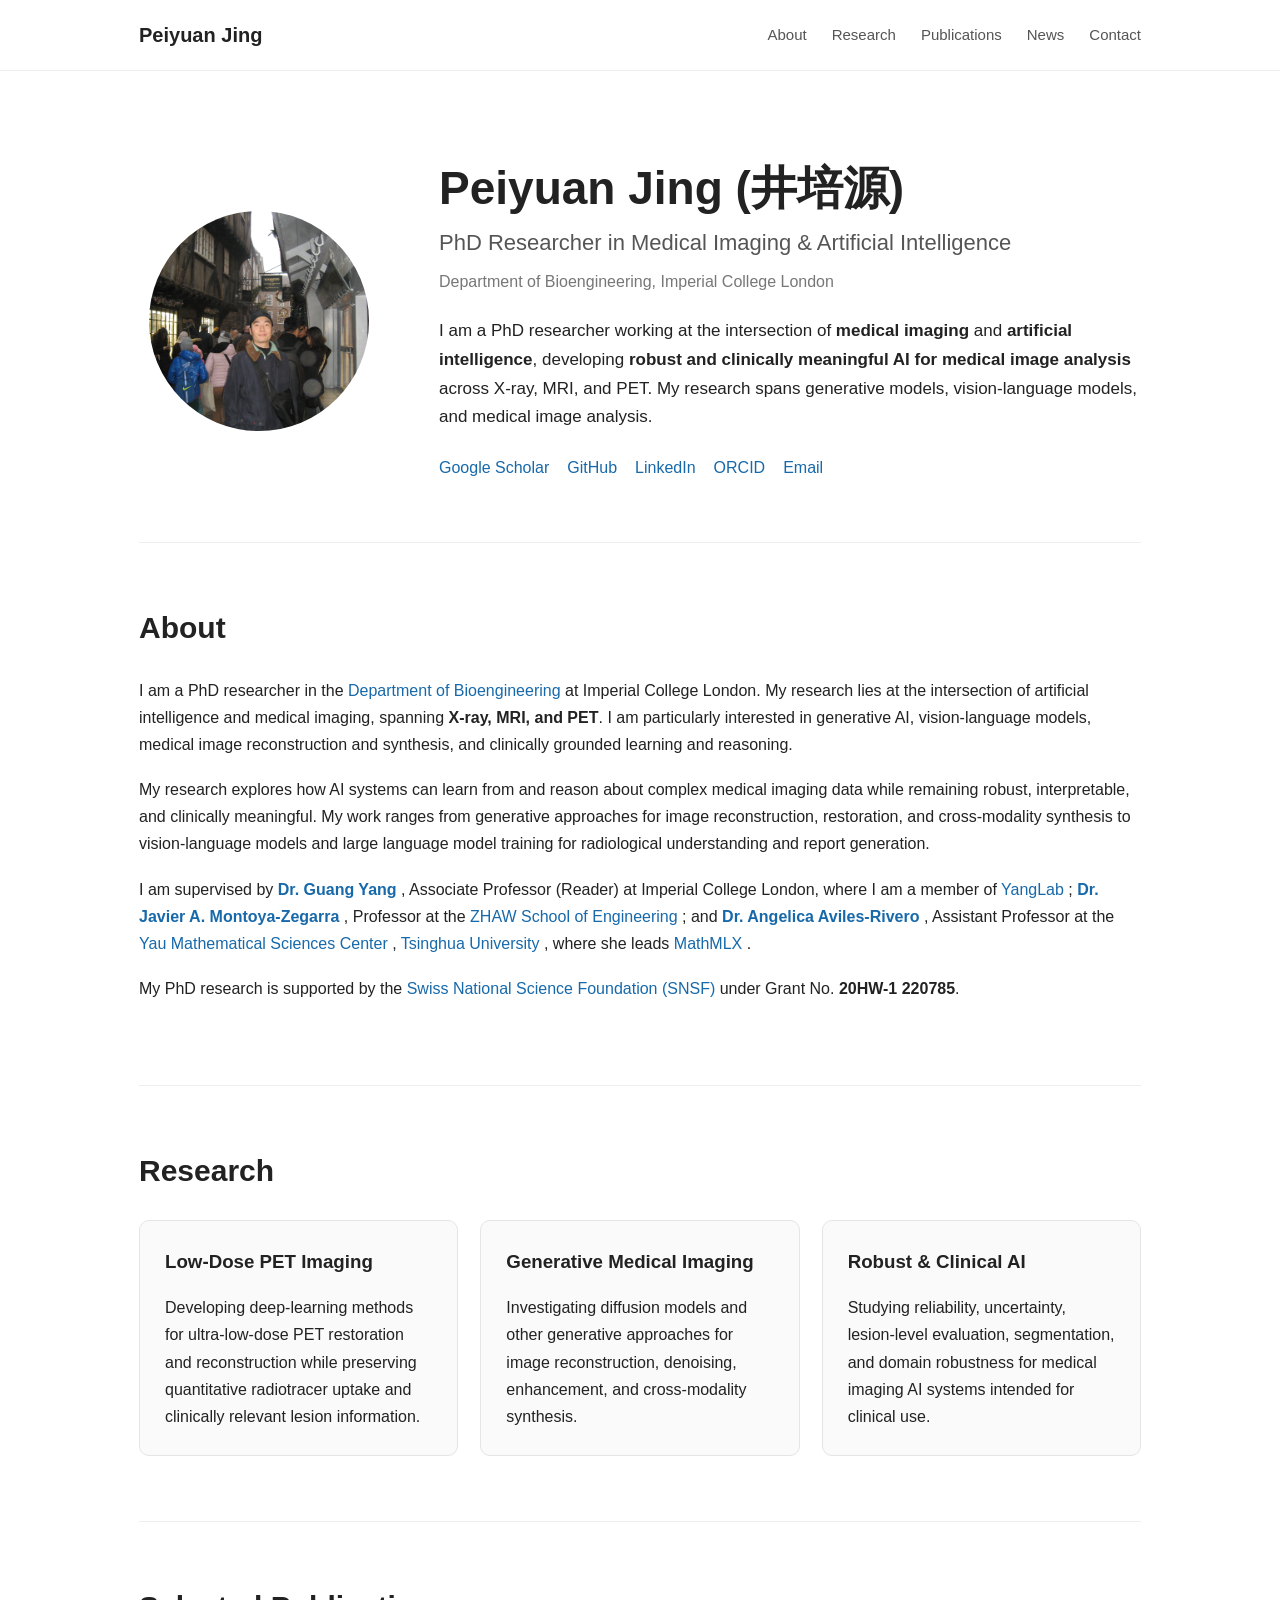
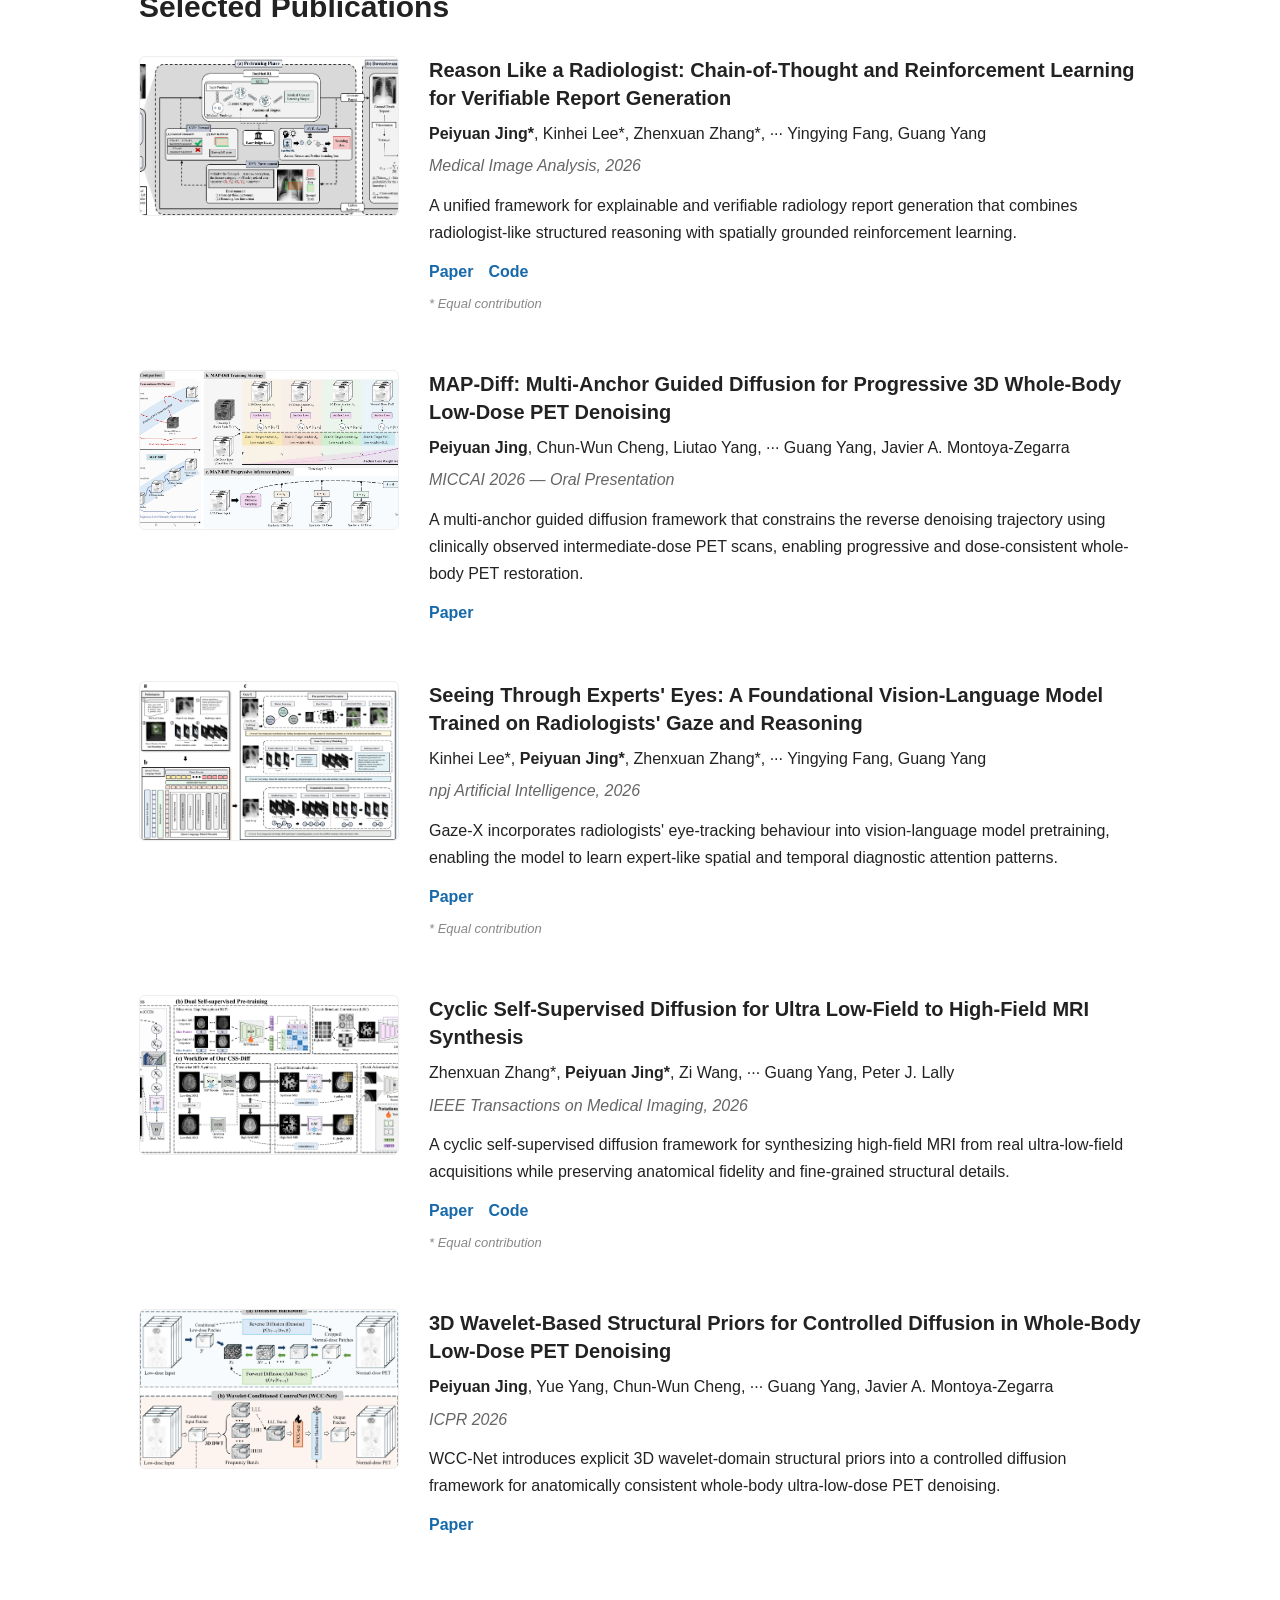
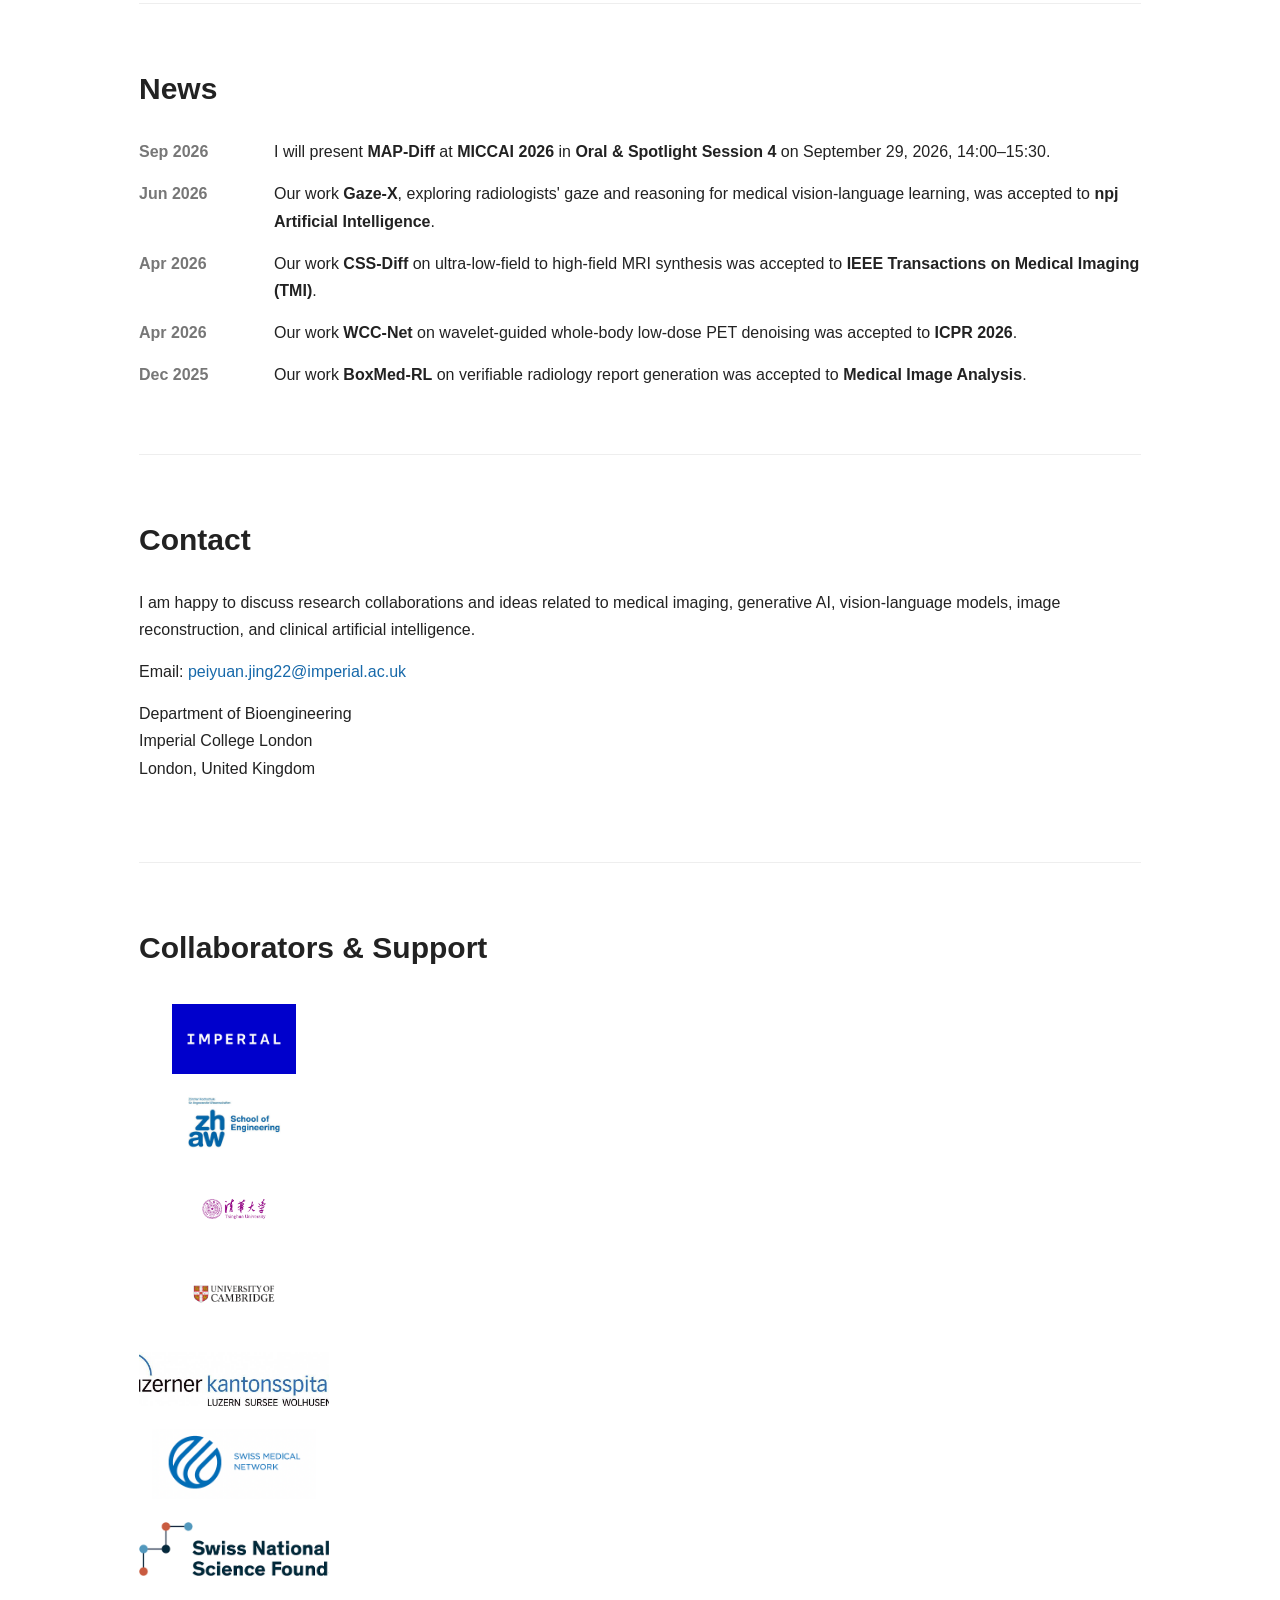
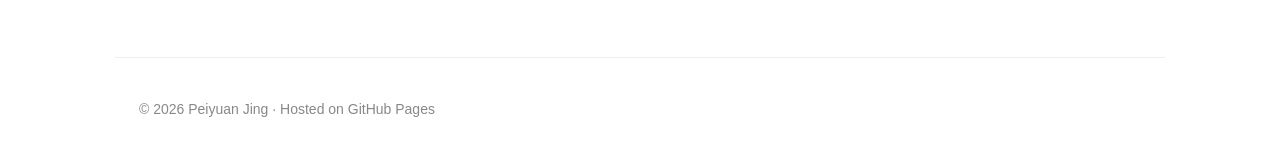
==== commit 90a0360e: "Update index.html" ====
--- a/index.html
+++ b/index.html
@@ -932,115 +932,98 @@
 
 
 
-    <!-- ==================================================
-         COLLABORATORS & SUPPORT
-    =================================================== -->
-
-    <section id="collaborators">
-
-      <h2 class="section-title">
-        Collaborators &amp; Support
-      </h2>
-
-
-      <div class="collaborator-logos">
-
-
-        <!-- Imperial College London -->
-
-        <div class="collaborator-logo">
-
-          <img
-            src="figs/logos/imperial.jpg"
-            alt="Imperial College London"
-            title="Imperial College London"
-          >
-
-        </div>
-
-
-        <!-- ZHAW -->
-
-        <div class="collaborator-logo">
-
-          <img
-            src="figs/logos/zhaw.jpeg"
-            alt="ZHAW"
-            title="ZHAW"
-          >
-
-        </div>
-
-
-        <!-- Tsinghua University -->
-
-        <div class="collaborator-logo">
-
-          <img
-            src="figs/logos/tsinghua.png"
-            alt="Tsinghua University"
-            title="Tsinghua University"
-          >
-
-        </div>
-
-
-        <!-- University of Cambridge -->
-
-        <div class="collaborator-logo">
-
-          <img
-            src="figs/logos/cambridge.png"
-            alt="University of Cambridge"
-            title="University of Cambridge"
-          >
-
-        </div>
-
-
-        <!-- Luzerner Kantonsspital -->
-
-        <div class="collaborator-logo">
-
-          <img
-            src="figs/logos/luzern.jpeg"
-            alt="Luzerner Kantonsspital"
-            title="Luzerner Kantonsspital"
-          >
-
-        </div>
-
-
-        <!-- Swiss Medical Network -->
-
-        <div class="collaborator-logo">
-
-          <img
-            src="figs/logos/swissmedical.png"
-            alt="Swiss Medical Network"
-            title="Swiss Medical Network"
-          >
-
-        </div>
-
-
-        <!-- Swiss National Science Foundation -->
-
-        <div class="collaborator-logo">
-
-          <img
-            src="figs/logos/snsf.png"
-            alt="Swiss National Science Foundation"
-            title="Swiss National Science Foundation"
-          >
-
-        </div>
-
-
-      </div>
-
-    </section>
-
+   <!-- ==================================================
+     COLLABORATORS & SUPPORT
+=================================================== -->
+
+<section id="collaborators">
+
+  <h2 class="section-title">
+    Collaborators &amp; Support
+  </h2>
+
+
+  <div class="collaborator-groups">
+
+
+    <!-- Academic Institutions -->
+
+    <div class="collaborator-row academic-row">
+
+      <div class="collaborator-logo">
+        <img
+          src="figs/logos/imperial.jpg"
+          alt="Imperial College London"
+          title="Imperial College London"
+        >
+      </div>
+
+
+      <div class="collaborator-logo">
+        <img
+          src="figs/logos/zhaw.jpeg"
+          alt="ZHAW"
+          title="ZHAW"
+        >
+      </div>
+
+
+      <div class="collaborator-logo">
+        <img
+          src="figs/logos/tsinghua.png"
+          alt="Tsinghua University"
+          title="Tsinghua University"
+        >
+      </div>
+
+
+      <div class="collaborator-logo">
+        <img
+          src="figs/logos/cambridge.png"
+          alt="University of Cambridge"
+          title="University of Cambridge"
+        >
+      </div>
+
+    </div>
+
+
+    <!-- Clinical Collaborators & Support -->
+
+    <div class="collaborator-row clinical-row">
+
+      <div class="collaborator-logo">
+        <img
+          src="figs/logos/luzern.jpeg"
+          alt="Luzerner Kantonsspital"
+          title="Luzerner Kantonsspital"
+        >
+      </div>
+
+
+      <div class="collaborator-logo">
+        <img
+          src="figs/logos/swissmedical.png"
+          alt="Swiss Medical Network"
+          title="Swiss Medical Network"
+        >
+      </div>
+
+
+      <div class="collaborator-logo">
+        <img
+          src="figs/logos/snsf.png"
+          alt="Swiss National Science Foundation"
+          title="Swiss National Science Foundation"
+        >
+      </div>
+
+    </div>
+
+
+  </div>
+
+</section>
 
   </main>
 
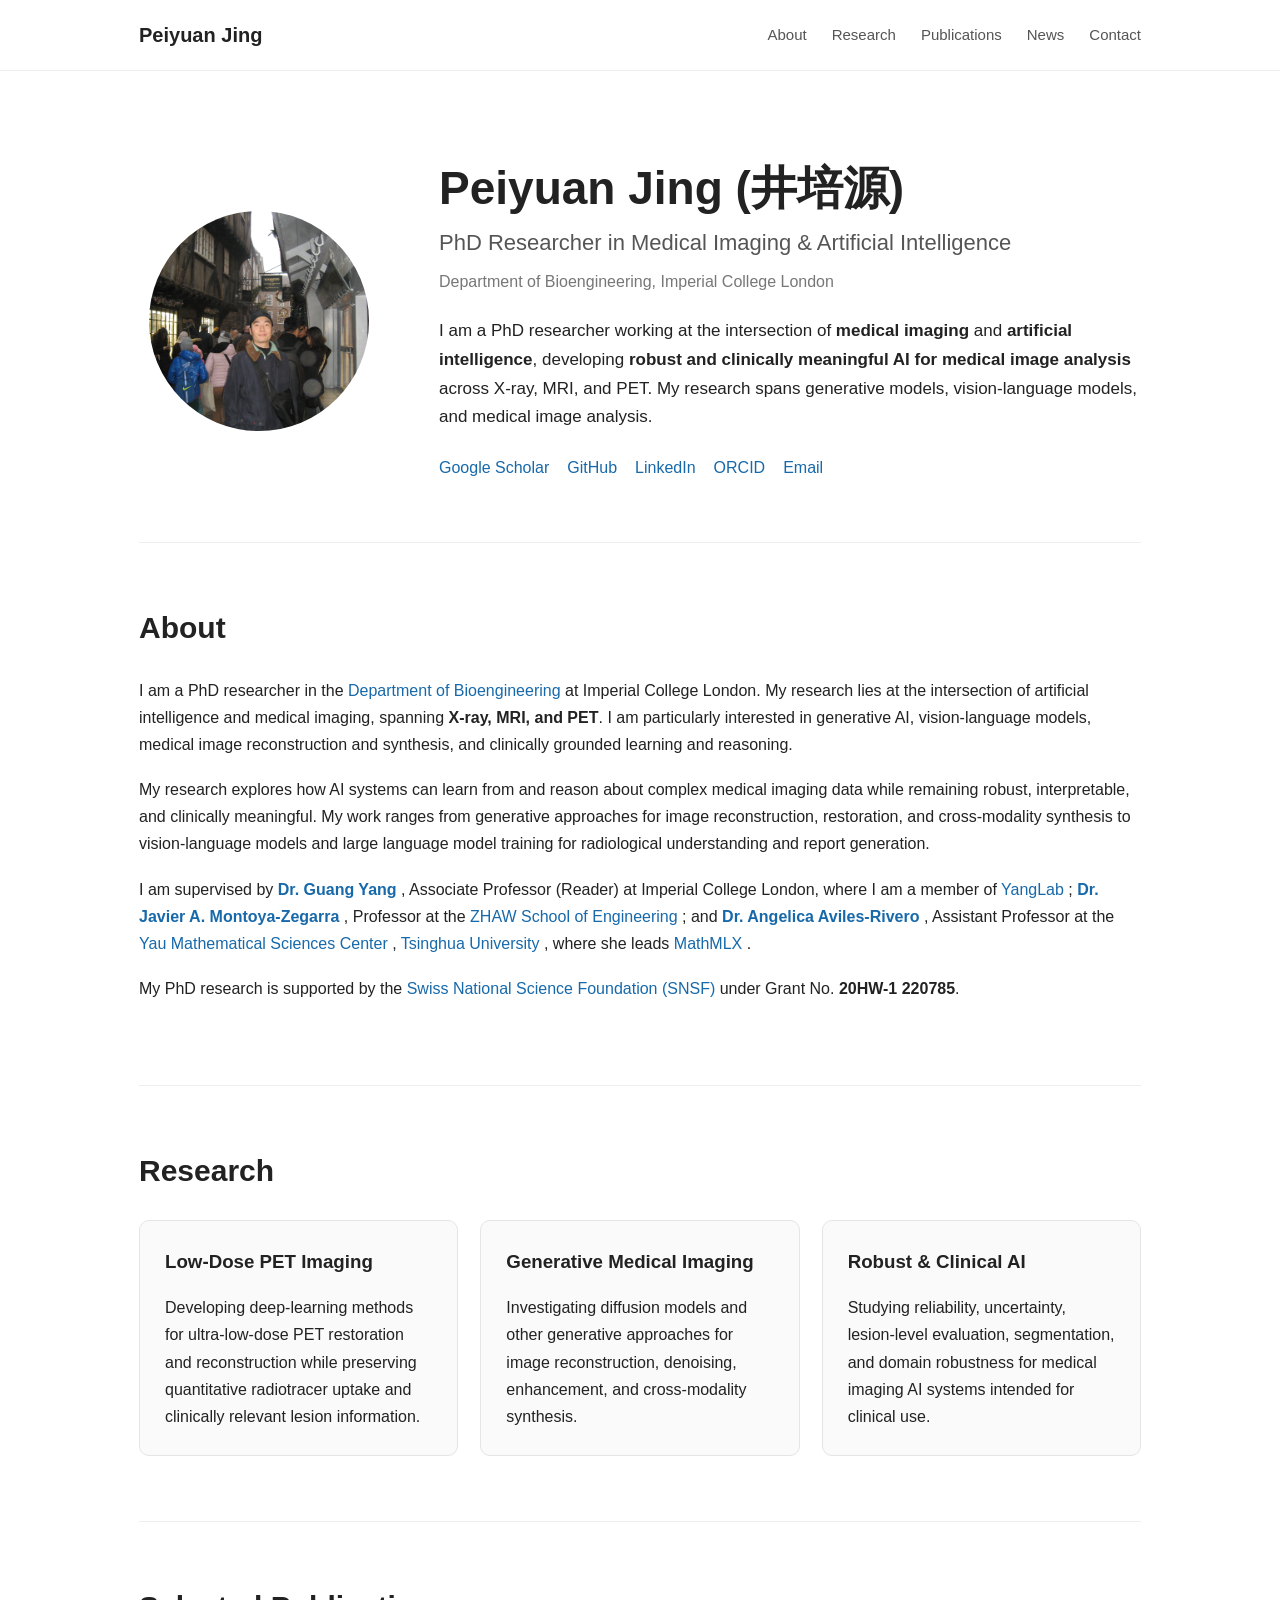
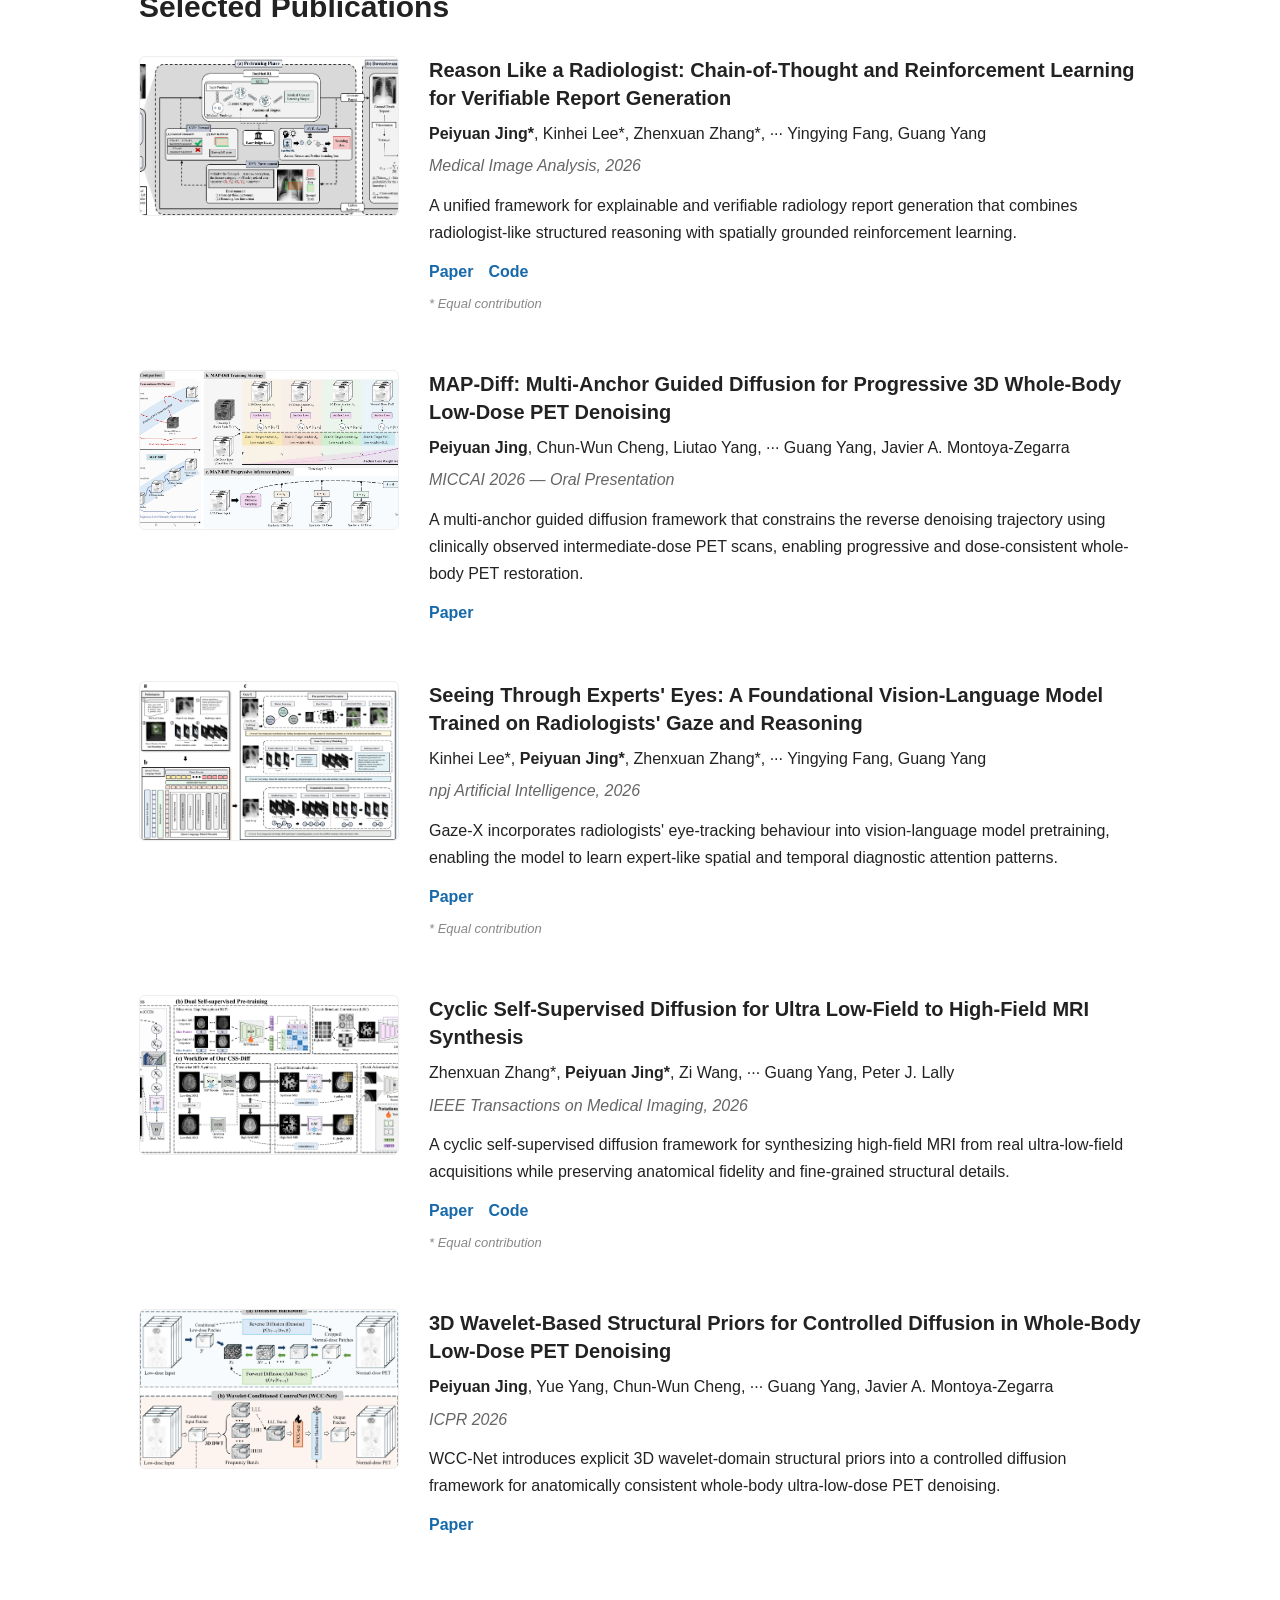
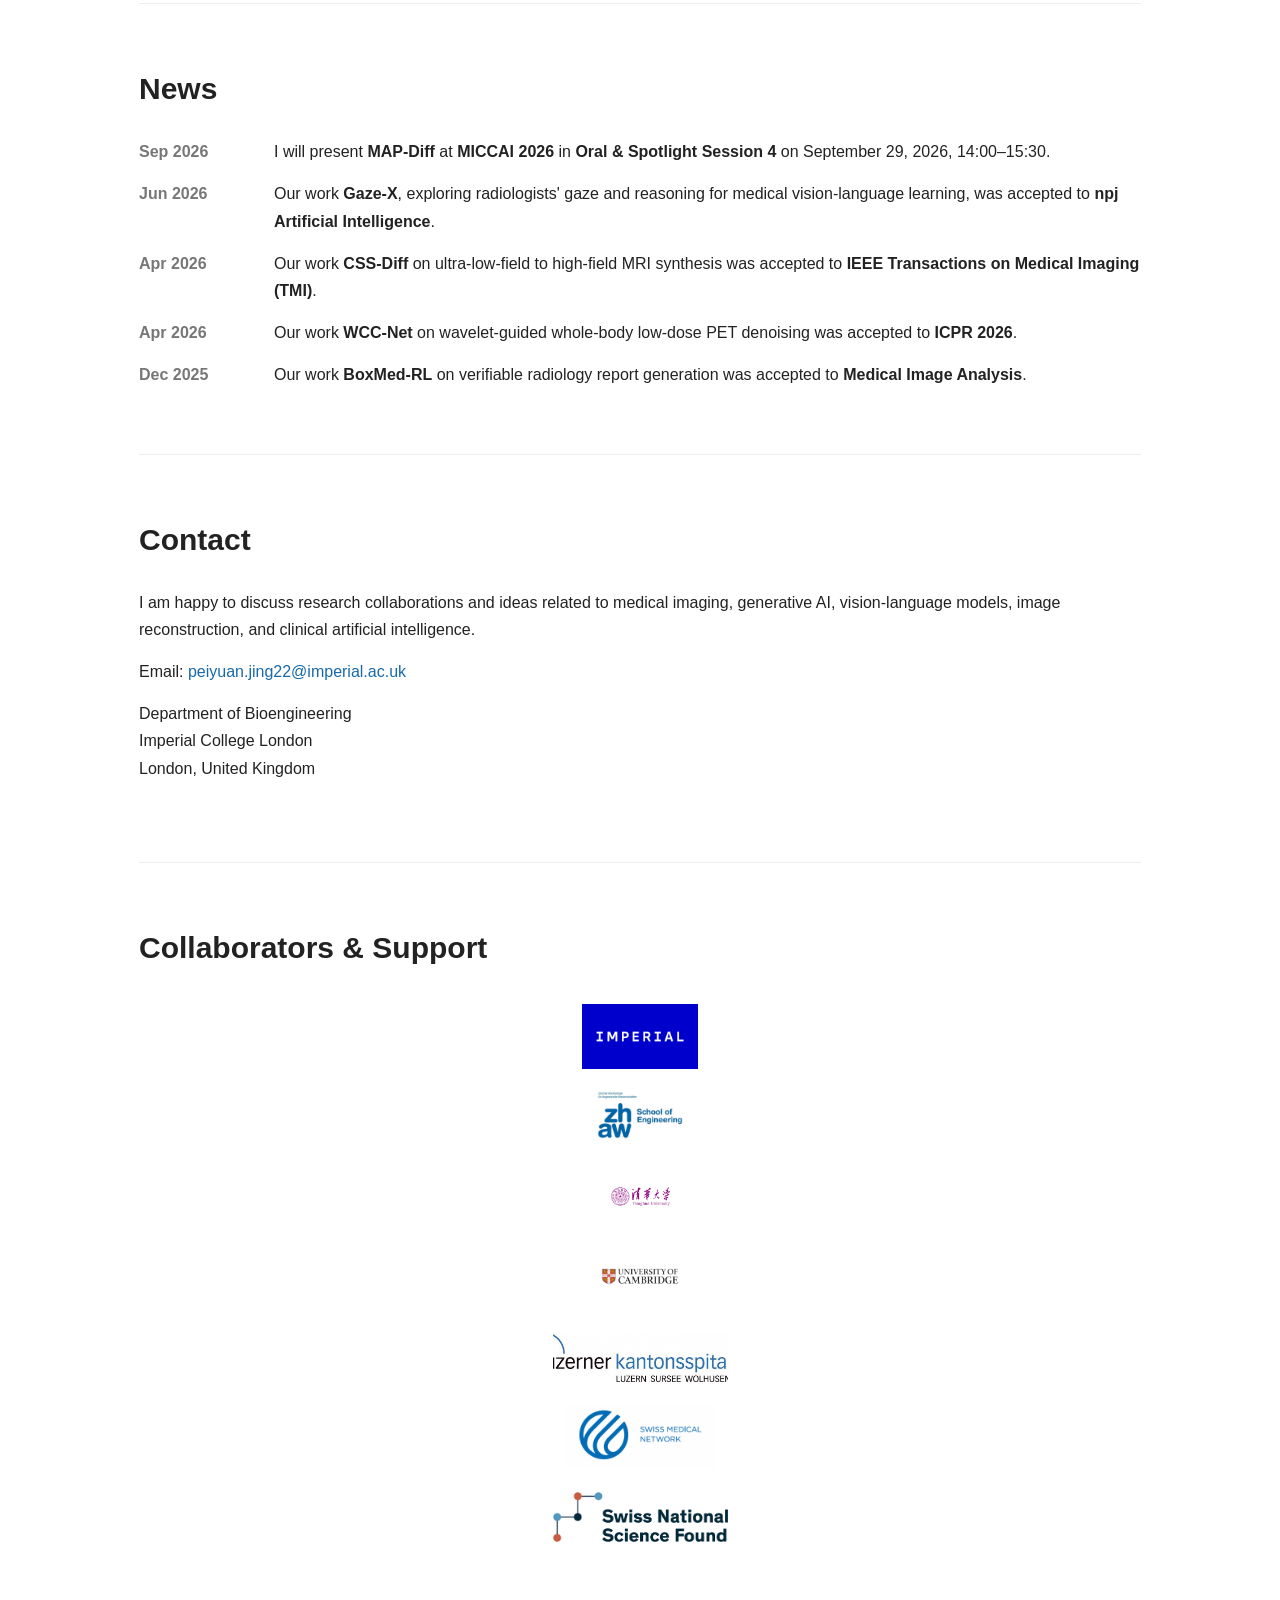
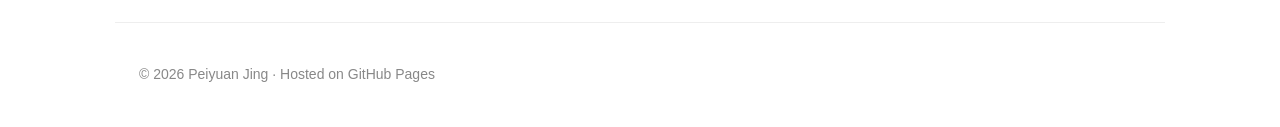
==== commit 78637c62: "Update index.html" ====
--- a/index.html
+++ b/index.html
@@ -10,9 +10,7 @@
     content="width=device-width, initial-scale=1.0"
   >
 
-  <title>
-    Peiyuan Jing | Medical Imaging & AI
-  </title>
+  <title>Peiyuan Jing | Medical Imaging & AI</title>
 
   <meta
     name="description"
@@ -21,7 +19,7 @@
 
   <meta
     name="keywords"
-    content="Peiyuan Jing, medical imaging, artificial intelligence, generative AI, vision-language models, medical vision-language models, X-ray, MRI, PET, diffusion models, radiology, Imperial College London"
+    content="Peiyuan Jing, medical imaging, artificial intelligence, generative AI, vision-language models, X-ray, MRI, PET, diffusion models, radiology, Imperial College London"
   >
 
   <meta
@@ -40,43 +38,28 @@
 <body>
 
 
-  <!-- ==================================================
-       NAVBAR
-  =================================================== -->
+  <!-- ================= NAVBAR ================= -->
 
   <nav class="navbar">
 
     <div class="nav-container">
 
-      <a
-        class="nav-name"
-        href="#home"
-      >
+      <a class="nav-name" href="#home">
         Peiyuan Jing
       </a>
 
 
       <div class="nav-links">
 
-        <a href="#about">
-          About
-        </a>
-
-        <a href="#research">
-          Research
-        </a>
-
-        <a href="#publications">
-          Publications
-        </a>
-
-        <a href="#news">
-          News
-        </a>
-
-        <a href="#contact">
-          Contact
-        </a>
+        <a href="#about">About</a>
+
+        <a href="#research">Research</a>
+
+        <a href="#publications">Publications</a>
+
+        <a href="#news">News</a>
+
+        <a href="#contact">Contact</a>
 
       </div>
 
@@ -86,14 +69,9 @@
 
 
 
-  <!-- ==================================================
-       HERO
-  =================================================== -->
-
-  <header
-    id="home"
-    class="hero"
-  >
+  <!-- ================= HERO ================= -->
+
+  <header id="home" class="hero">
 
     <div class="hero-image">
 
@@ -128,9 +106,7 @@
         <strong>medical imaging</strong> and
         <strong>artificial intelligence</strong>,
         developing
-        <strong>
-          robust and clinically meaningful AI for medical image analysis
-        </strong>
+        <strong>robust and clinically meaningful AI for medical image analysis</strong>
         across X-ray, MRI, and PET.
 
         My research spans generative models, vision-language models,
@@ -189,17 +165,12 @@
 
 
 
-  <!-- ==================================================
-       MAIN
-  =================================================== -->
+  <!-- ================= MAIN ================= -->
 
   <main>
 
 
-
-    <!-- ==================================================
-         ABOUT
-    =================================================== -->
+    <!-- ================= ABOUT ================= -->
 
     <section id="about">
 
@@ -358,9 +329,7 @@
 
 
 
-    <!-- ==================================================
-         RESEARCH
-    =================================================== -->
+    <!-- ================= RESEARCH ================= -->
 
     <section id="research">
 
@@ -423,9 +392,7 @@
 
 
 
-    <!-- ==================================================
-         SELECTED PUBLICATIONS
-    =================================================== -->
+    <!-- ================= SELECTED PUBLICATIONS ================= -->
 
     <section id="publications">
 
@@ -435,7 +402,7 @@
 
 
 
-      <!-- ================= BOXMED-RL ================= -->
+      <!-- BOXMED-RL -->
 
       <div class="publication">
 
@@ -514,7 +481,7 @@
 
 
 
-      <!-- ================= MAP-DIFF ================= -->
+      <!-- MAP-DIFF -->
 
       <div class="publication">
 
@@ -580,7 +547,7 @@
 
 
 
-      <!-- ================= GAZE-X ================= -->
+      <!-- GAZE-X -->
 
       <div class="publication">
 
@@ -650,7 +617,7 @@
 
 
 
-      <!-- ================= CSS-DIFF ================= -->
+      <!-- CSS-DIFF -->
 
       <div class="publication">
 
@@ -728,7 +695,7 @@
 
 
 
-      <!-- ================= WCC-NET ================= -->
+      <!-- WCC-NET -->
 
       <div class="publication">
 
@@ -795,9 +762,7 @@
 
 
 
-    <!-- ==================================================
-         NEWS
-    =================================================== -->
+    <!-- ================= NEWS ================= -->
 
     <section id="news">
 
@@ -893,9 +858,7 @@
 
 
 
-    <!-- ==================================================
-         CONTACT
-    =================================================== -->
+    <!-- ================= CONTACT ================= -->
 
     <section id="contact">
 
@@ -932,112 +895,100 @@
 
 
 
-   <!-- ==================================================
-     COLLABORATORS & SUPPORT
-=================================================== -->
-
-<section id="collaborators">
-
-  <h2 class="section-title">
-    Collaborators &amp; Support
-  </h2>
-
-
-  <div class="collaborator-groups">
-
-
-    <!-- Academic Institutions -->
-
-    <div class="collaborator-row academic-row">
-
-      <div class="collaborator-logo">
-        <img
-          src="figs/logos/imperial.jpg"
-          alt="Imperial College London"
-          title="Imperial College London"
-        >
+    <!-- ================= COLLABORATORS ================= -->
+
+    <section id="collaborators">
+
+      <h2 class="section-title">
+        Collaborators &amp; Support
+      </h2>
+
+
+      <div class="collaborator-grid">
+
+
+        <!-- Academic institutions: first row -->
+
+        <div class="collaborator-logo imperial-logo">
+          <img
+            src="figs/logos/imperial.jpg"
+            alt="Imperial College London"
+            title="Imperial College London"
+          >
+        </div>
+
+
+        <div class="collaborator-logo zhaw-logo">
+          <img
+            src="figs/logos/zhaw.jpeg"
+            alt="ZHAW"
+            title="ZHAW"
+          >
+        </div>
+
+
+        <div class="collaborator-logo tsinghua-logo">
+          <img
+            src="figs/logos/tsinghua.png"
+            alt="Tsinghua University"
+            title="Tsinghua University"
+          >
+        </div>
+
+
+        <div class="collaborator-logo cambridge-logo">
+          <img
+            src="figs/logos/cambridge.png"
+            alt="University of Cambridge"
+            title="University of Cambridge"
+          >
+        </div>
+
+
+        <!-- Clinical collaborators & support: second row -->
+
+        <div class="collaborator-logo luzern-logo">
+          <img
+            src="figs/logos/luzern.jpeg"
+            alt="Luzerner Kantonsspital"
+            title="Luzerner Kantonsspital"
+          >
+        </div>
+
+
+        <div class="collaborator-logo swissmedical-logo">
+          <img
+            src="figs/logos/swissmedical.png"
+            alt="Swiss Medical Network"
+            title="Swiss Medical Network"
+          >
+        </div>
+
+
+        <div class="collaborator-logo snsf-logo">
+          <img
+            src="figs/logos/snsf.png"
+            alt="Swiss National Science Foundation"
+            title="Swiss National Science Foundation"
+          >
+        </div>
+
+
       </div>
 
-
-      <div class="collaborator-logo">
-        <img
-          src="figs/logos/zhaw.jpeg"
-          alt="ZHAW"
-          title="ZHAW"
-        >
-      </div>
-
-
-      <div class="collaborator-logo">
-        <img
-          src="figs/logos/tsinghua.png"
-          alt="Tsinghua University"
-          title="Tsinghua University"
-        >
-      </div>
-
-
-      <div class="collaborator-logo">
-        <img
-          src="figs/logos/cambridge.png"
-          alt="University of Cambridge"
-          title="University of Cambridge"
-        >
-      </div>
-
-    </div>
-
-
-    <!-- Clinical Collaborators & Support -->
-
-    <div class="collaborator-row clinical-row">
-
-      <div class="collaborator-logo">
-        <img
-          src="figs/logos/luzern.jpeg"
-          alt="Luzerner Kantonsspital"
-          title="Luzerner Kantonsspital"
-        >
-      </div>
-
-
-      <div class="collaborator-logo">
-        <img
-          src="figs/logos/swissmedical.png"
-          alt="Swiss Medical Network"
-          title="Swiss Medical Network"
-        >
-      </div>
-
-
-      <div class="collaborator-logo">
-        <img
-          src="figs/logos/snsf.png"
-          alt="Swiss National Science Foundation"
-          title="Swiss National Science Foundation"
-        >
-      </div>
-
-    </div>
-
-
-  </div>
-
-</section>
+    </section>
+
 
   </main>
 
 
 
-  <!-- ==================================================
-       FOOTER
-  =================================================== -->
+  <!-- ================= FOOTER ================= -->
 
   <footer>
 
     <p>
-      © 2026 Peiyuan Jing
-      · Hosted on GitHub Pages
+      © 2026 Peiyuan Jing · Hosted on GitHub Pages
     </p>
 
   </footer>
--- a/style.css
+++ b/style.css
@@ -307,36 +307,62 @@
    COLLABORATORS & SUPPORT
 ========================= */
 
-.collaborator-logos {
+.collaborator-groups {
+  margin-top: 35px;
+}
+
+
+/* Shared row styling */
+
+.collaborator-row {
+  display: grid;
+  align-items: center;
+  justify-items: center;
+}
+
+
+/* Row 1: 4 academic institutions */
+
+.academic-row {
+  grid-template-columns: repeat(4, 1fr);
+  gap: 35px;
+}
+
+
+/* Row 2: 3 clinical/support institutions */
+
+.clinical-row {
+  grid-template-columns: repeat(3, 1fr);
+
+  max-width: 760px;
+  margin: 45px auto 0;
+
+  gap: 50px;
+}
+
+
+/* Logo containers */
+
+.collaborator-logo {
+  width: 100%;
+  height: 80px;
+
   display: flex;
-  flex-wrap: wrap;
-
-  justify-content: center;
-  align-items: center;
-
-  gap: 45px 55px;
-
-  margin-top: 30px;
-}
-
-.collaborator-logo {
-  width: 190px;
-  height: 85px;
-
-  display: flex;
-
   align-items: center;
   justify-content: center;
 }
 
+
+/* Logo images */
+
 .collaborator-logo img {
   display: block;
 
   width: auto;
   height: auto;
 
-  max-width: 100%;
-  max-height: 70px;
+  max-width: 175px;
+  max-height: 65px;
 
   object-fit: contain;
 
@@ -345,10 +371,64 @@
     opacity 0.2s ease;
 }
 
+
 .collaborator-logo img:hover {
-  transform: scale(1.05);
-
+  transform: scale(1.04);
   opacity: 0.8;
+}
+
+
+/* =========================
+   COLLABORATORS — TABLET
+========================= */
+
+@media (max-width: 800px) {
+
+  .academic-row {
+    grid-template-columns: repeat(2, 1fr);
+    gap: 35px 25px;
+  }
+
+  .clinical-row {
+    grid-template-columns: repeat(3, 1fr);
+    gap: 25px;
+
+    margin-top: 40px;
+  }
+
+  .collaborator-logo img {
+    max-width: 145px;
+    max-height: 58px;
+  }
+
+}
+
+
+/* =========================
+   COLLABORATORS — MOBILE
+========================= */
+
+@media (max-width: 550px) {
+
+  .academic-row,
+  .clinical-row {
+    grid-template-columns: repeat(2, 1fr);
+    gap: 30px 20px;
+  }
+
+  .clinical-row {
+    margin-top: 35px;
+  }
+
+  .collaborator-logo {
+    height: 65px;
+  }
+
+  .collaborator-logo img {
+    max-width: 125px;
+    max-height: 52px;
+  }
+
 }
 
 
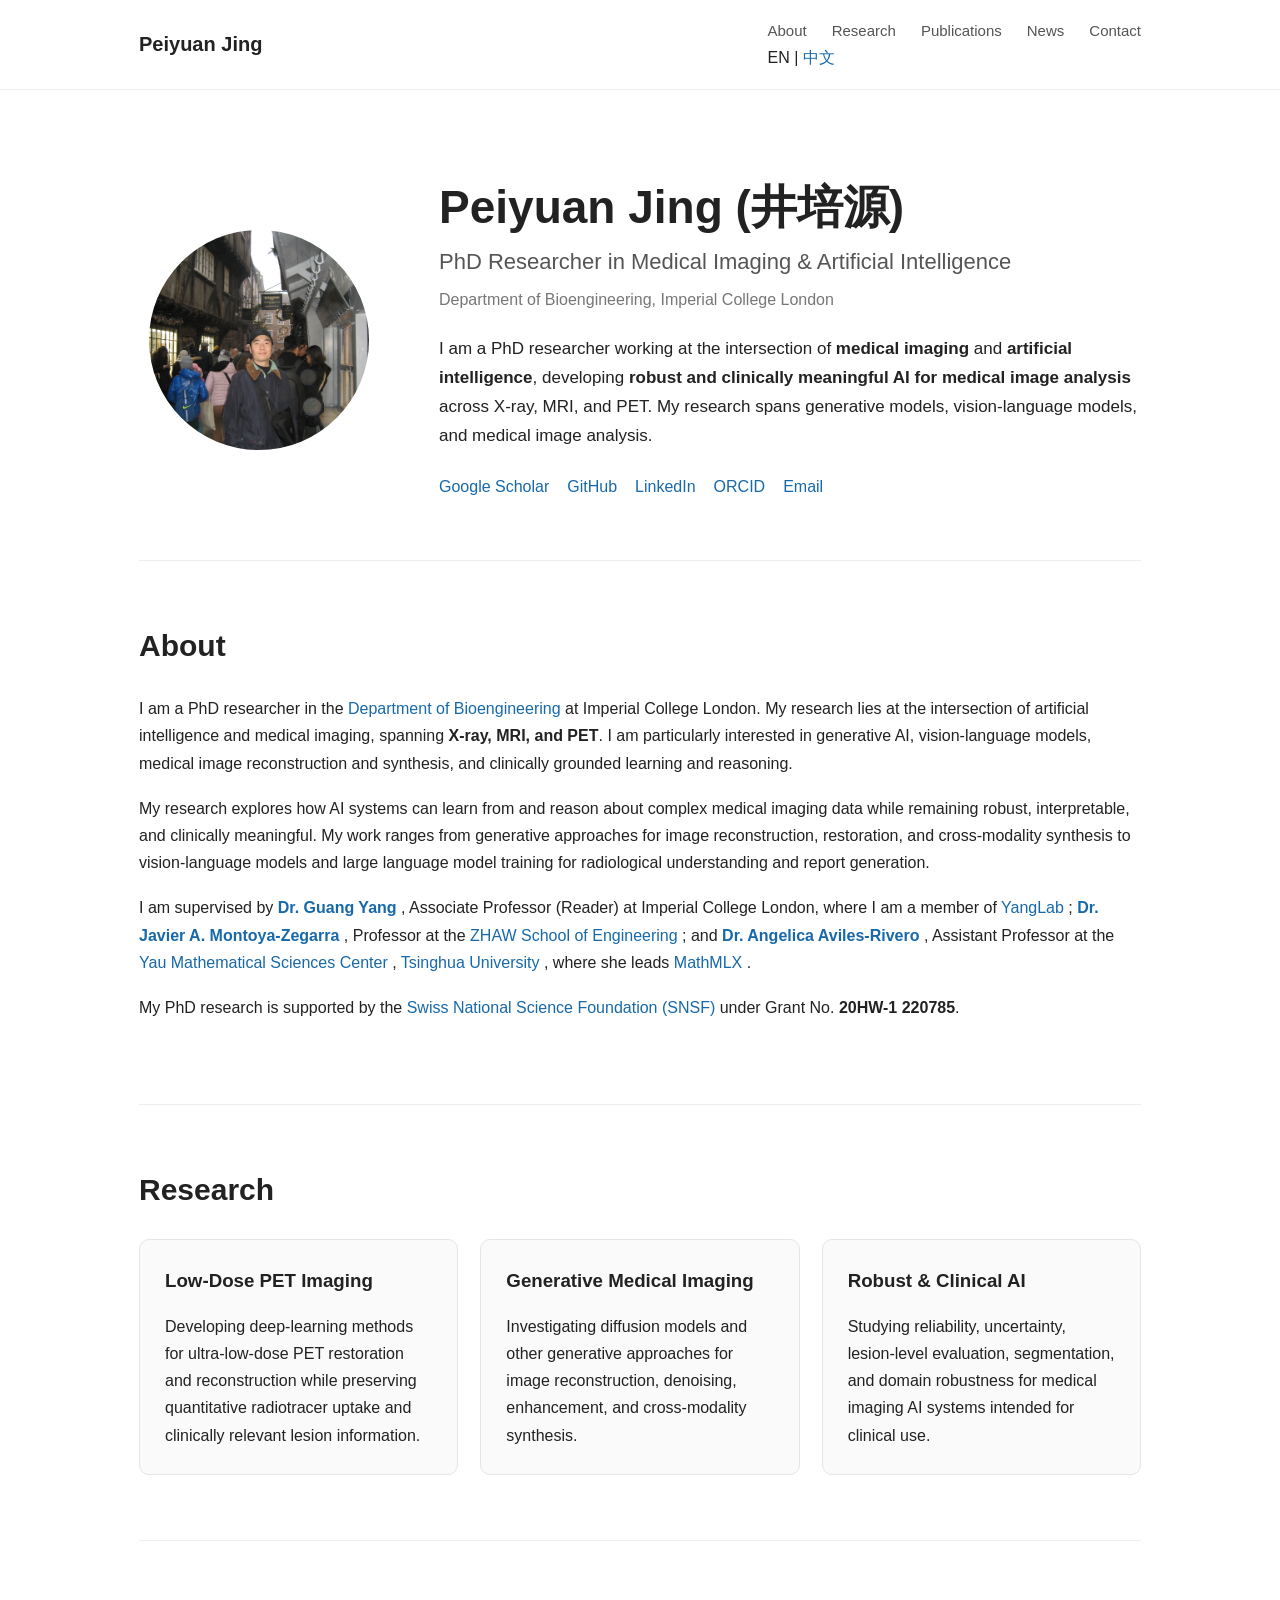
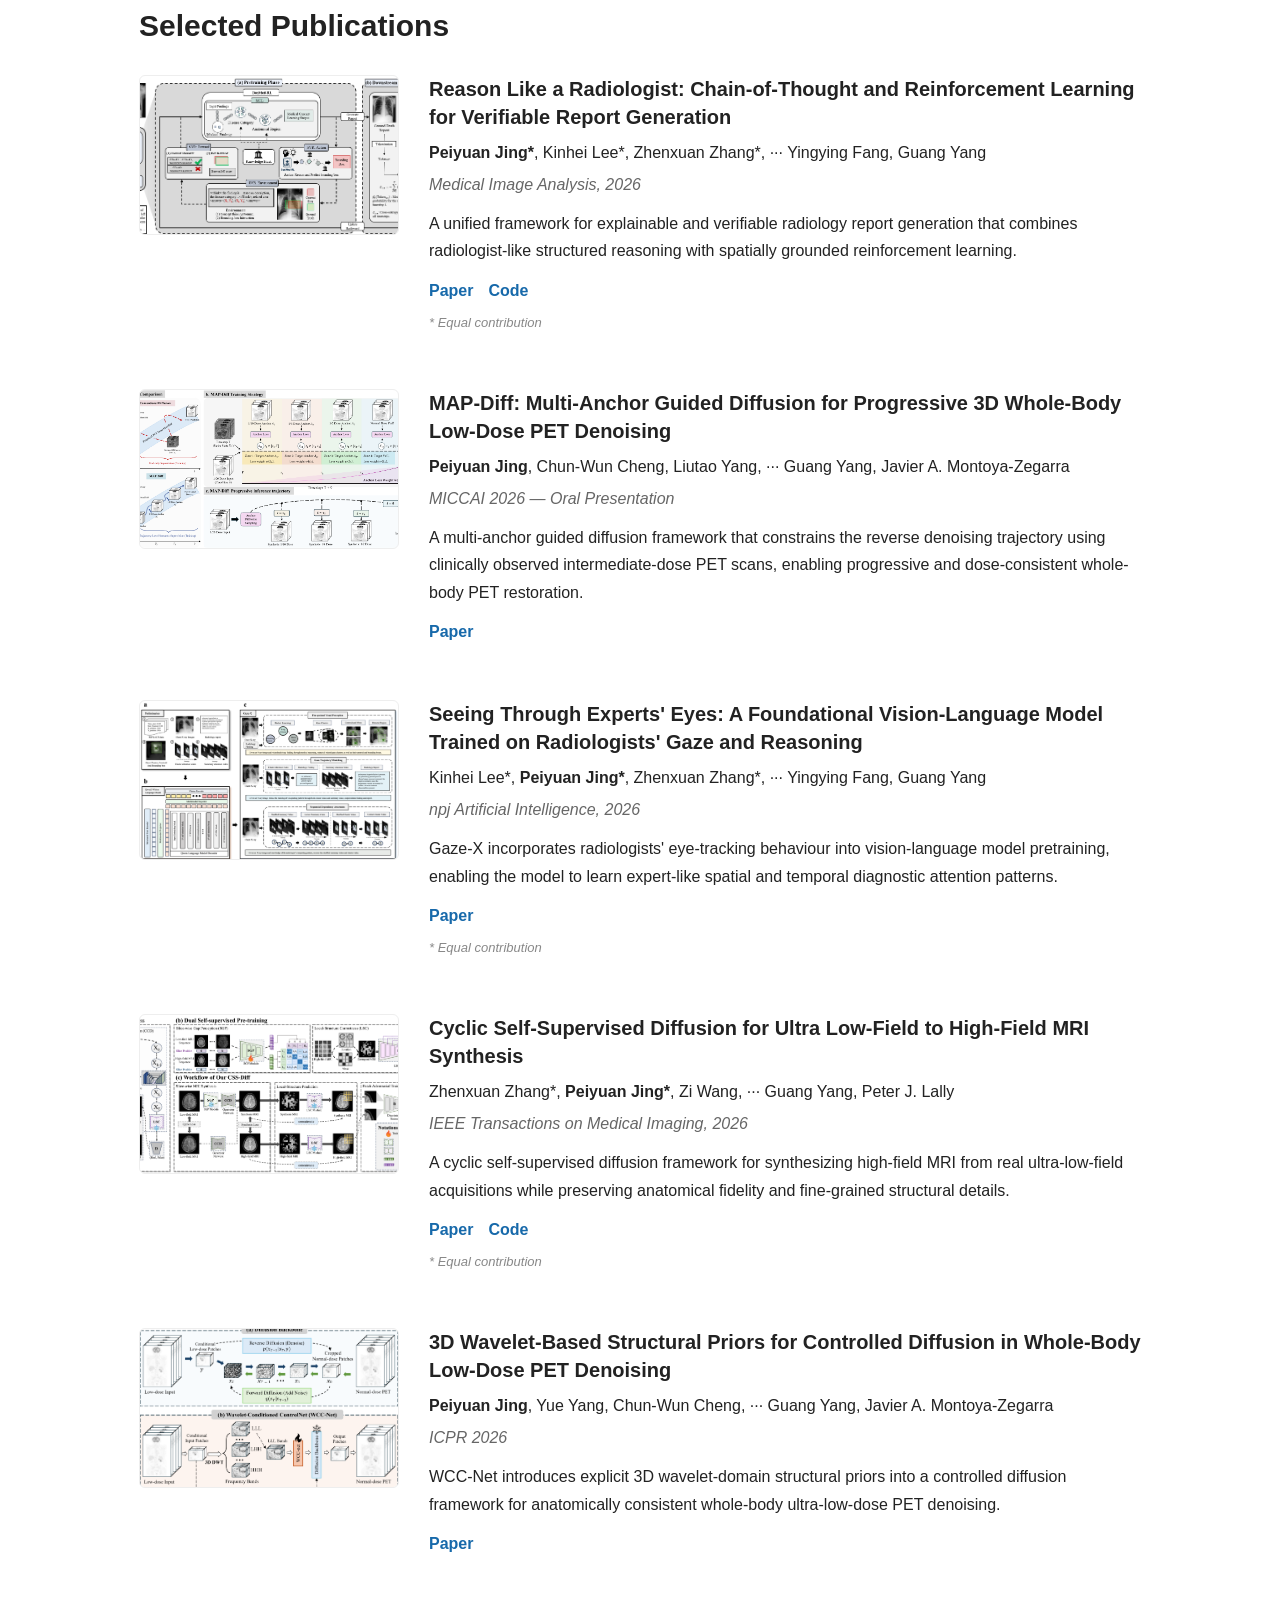
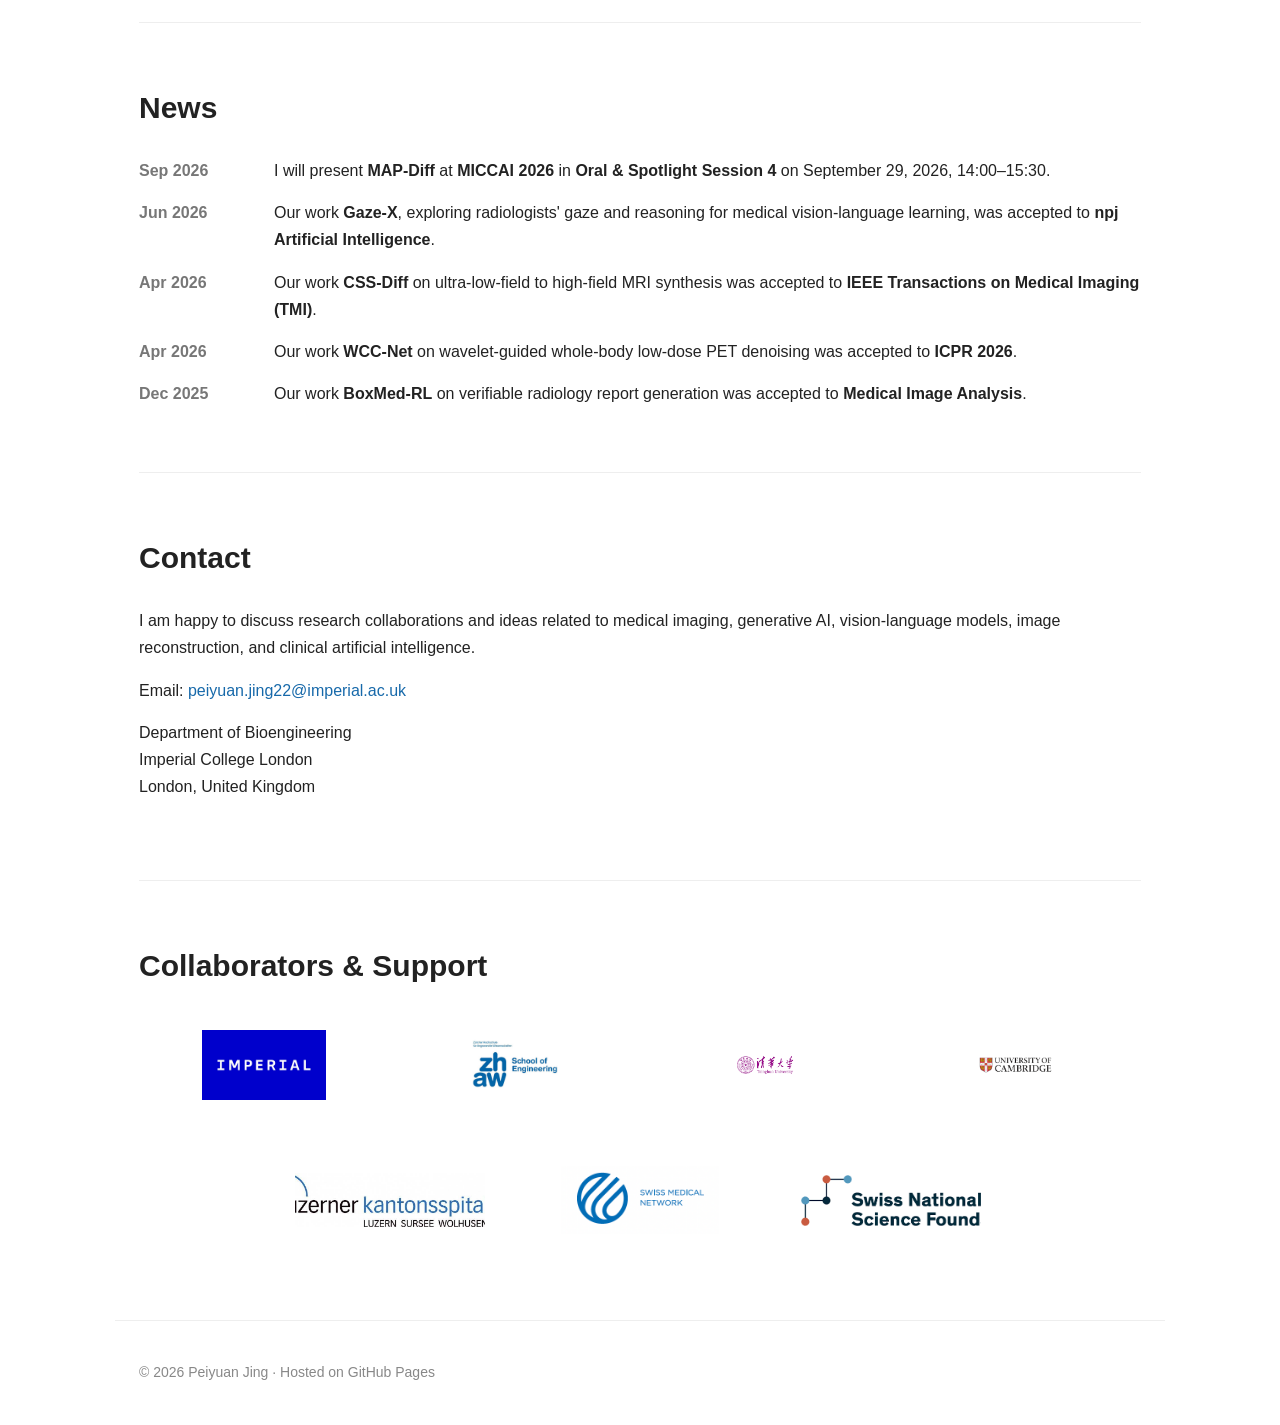
==== commit 5be2aba2: "Update index.html" ====
--- a/index.html
+++ b/index.html
@@ -40,32 +40,35 @@
 
   <!-- ================= NAVBAR ================= -->
 
-  <nav class="navbar">
-
-    <div class="nav-container">
-
-      <a class="nav-name" href="#home">
-        Peiyuan Jing
-      </a>
-
+<nav class="navbar">
+
+  <div class="nav-container">
+
+    <a class="nav-name" href="#home">
+      Peiyuan Jing
+    </a>
+
+    <div class="nav-right">
 
       <div class="nav-links">
-
         <a href="#about">About</a>
-
         <a href="#research">Research</a>
-
         <a href="#publications">Publications</a>
-
         <a href="#news">News</a>
-
         <a href="#contact">Contact</a>
-
       </div>
 
+      <div class="language-switch">
+        <span class="language-current">EN</span>
+        <span class="language-divider">|</span>
+        <a href="zh.html">中文</a>
+      </div>
+
     </div>
 
-  </nav>
+  </div>
+
+</nav>
 
 
 
@@ -224,7 +227,7 @@
 
         <strong>
           <a
-            href="GUANG_YANG_SCHOLAR_URL"
+            href="https://scholar.google.com/citations?user=ZfzEFpsAAAAJ&hl=en"
             target="_blank"
             rel="noopener noreferrer"
           >
--- a/style.css
+++ b/style.css
@@ -53,6 +53,7 @@
 
 .nav-container {
   max-width: 1050px;
+
   margin: auto;
   padding: 18px 24px;
 
@@ -74,11 +75,13 @@
 
 .nav-links {
   display: flex;
+
   gap: 25px;
 }
 
 .nav-links a {
   color: #555;
+
   font-size: 15px;
 }
 
@@ -89,11 +92,13 @@
 
 .hero {
   max-width: 1050px;
+
   margin: 90px auto 60px;
   padding: 0 24px;
 
   display: grid;
   grid-template-columns: 240px 1fr;
+
   gap: 60px;
 
   align-items: center;
@@ -101,6 +106,7 @@
 
 .hero-image {
   display: flex;
+
   justify-content: center;
   align-items: center;
 }
@@ -164,6 +170,7 @@
 
 main {
   max-width: 1050px;
+
   margin: auto;
   padding: 0 24px;
 }
@@ -199,6 +206,7 @@
 
 .research-grid {
   display: grid;
+
   grid-template-columns: repeat(3, 1fr);
 
   gap: 22px;
@@ -229,6 +237,7 @@
 
 .publication {
   display: grid;
+
   grid-template-columns: 260px 1fr;
 
   gap: 30px;
@@ -304,56 +313,125 @@
 
 
 /* =========================
+   NEWS
+========================= */
+
+.news-list {
+  width: 100%;
+}
+
+.news-item {
+  display: grid;
+
+  grid-template-columns: 120px 1fr;
+
+  gap: 15px;
+
+  margin-bottom: 15px;
+}
+
+.news-item:last-child {
+  margin-bottom: 0;
+}
+
+.news-date {
+  color: #777;
+
+  font-weight: 600;
+}
+
+
+/* =========================
+   CONTACT
+========================= */
+
+#contact p {
+  margin-top: 0;
+  margin-bottom: 15px;
+}
+
+
+/* =========================
    COLLABORATORS & SUPPORT
 ========================= */
 
-.collaborator-groups {
+#collaborators {
+  padding-bottom: 75px;
+}
+
+.collaborator-grid {
+  display: grid;
+
+  /*
+     Eight equal virtual columns allow:
+     Row 1: four logos, each occupying 2 columns
+     Row 2: three logos centered underneath
+  */
+  grid-template-columns: repeat(8, 1fr);
+
+  align-items: center;
+
+  row-gap: 45px;
+
   margin-top: 35px;
 }
 
 
-/* Shared row styling */
-
-.collaborator-row {
-  display: grid;
+/* ---------- FIRST ROW: 4 ACADEMIC INSTITUTIONS ---------- */
+
+.imperial-logo {
+  grid-column: 1 / span 2;
+}
+
+.zhaw-logo {
+  grid-column: 3 / span 2;
+}
+
+.tsinghua-logo {
+  grid-column: 5 / span 2;
+}
+
+.cambridge-logo {
+  grid-column: 7 / span 2;
+}
+
+
+/* ---------- SECOND ROW: 3 PARTNERS / SUPPORT ---------- */
+
+/*
+   Starting at columns 2, 4 and 6 centers the
+   three logos underneath the four-logo row.
+*/
+
+.luzern-logo {
+  grid-column: 2 / span 2;
+}
+
+.swissmedical-logo {
+  grid-column: 4 / span 2;
+}
+
+.snsf-logo {
+  grid-column: 6 / span 2;
+}
+
+
+/* ---------- LOGO CONTAINERS ---------- */
+
+.collaborator-logo {
+  min-width: 0;
+  height: 90px;
+
+  display: flex;
+
+  justify-content: center;
   align-items: center;
-  justify-items: center;
-}
-
-
-/* Row 1: 4 academic institutions */
-
-.academic-row {
-  grid-template-columns: repeat(4, 1fr);
-  gap: 35px;
-}
-
-
-/* Row 2: 3 clinical/support institutions */
-
-.clinical-row {
-  grid-template-columns: repeat(3, 1fr);
-
-  max-width: 760px;
-  margin: 45px auto 0;
-
-  gap: 50px;
-}
-
-
-/* Logo containers */
-
-.collaborator-logo {
-  width: 100%;
-  height: 80px;
-
-  display: flex;
-  align-items: center;
-  justify-content: center;
-}
-
-
-/* Logo images */
+
+  padding: 8px 12px;
+}
+
+
+/* ---------- LOGO IMAGES ---------- */
 
 .collaborator-logo img {
   display: block;
@@ -361,8 +439,8 @@
   width: auto;
   height: auto;
 
-  max-width: 175px;
-  max-height: 65px;
+  max-width: 180px;
+  max-height: 68px;
 
   object-fit: contain;
 
@@ -371,132 +449,54 @@
     opacity 0.2s ease;
 }
 
-
 .collaborator-logo img:hover {
   transform: scale(1.04);
-  opacity: 0.8;
-}
-
-
-/* =========================
-   COLLABORATORS — TABLET
-========================= */
-
-@media (max-width: 800px) {
-
-  .academic-row {
-    grid-template-columns: repeat(2, 1fr);
-    gap: 35px 25px;
-  }
-
-  .clinical-row {
-    grid-template-columns: repeat(3, 1fr);
-    gap: 25px;
-
-    margin-top: 40px;
-  }
-
-  .collaborator-logo img {
-    max-width: 145px;
-    max-height: 58px;
-  }
-
-}
-
-
-/* =========================
-   COLLABORATORS — MOBILE
-========================= */
-
-@media (max-width: 550px) {
-
-  .academic-row,
-  .clinical-row {
-    grid-template-columns: repeat(2, 1fr);
-    gap: 30px 20px;
-  }
-
-  .clinical-row {
-    margin-top: 35px;
-  }
-
-  .collaborator-logo {
-    height: 65px;
-  }
-
-  .collaborator-logo img {
-    max-width: 125px;
-    max-height: 52px;
-  }
-
-}
-
-
-/* =========================
-   NEWS
-========================= */
-
-.news-list {
-  width: 100%;
-}
-
-.news-item {
-  display: grid;
-  grid-template-columns: 120px 1fr;
-
-  gap: 15px;
-
-  margin-bottom: 15px;
-}
-
-.news-item:last-child {
-  margin-bottom: 0;
-}
-
-.news-date {
-  color: #777;
-
-  font-weight: 600;
-}
-
-
-/* =========================
-   EDUCATION
-========================= */
-
-.education-item {
-  display: flex;
-
-  justify-content: space-between;
-  align-items: flex-start;
-
-  gap: 30px;
-
-  margin-bottom: 28px;
-}
-
-.education-item:last-child {
-  margin-bottom: 0;
-}
-
-.education-item h3 {
-  margin: 0;
-}
-
-.education-item p {
-  margin: 3px 0;
-
-  color: #666;
-}
-
-
-/* =========================
-   CONTACT
-========================= */
-
-#contact p {
-  margin-top: 0;
-  margin-bottom: 15px;
+
+  opacity: 0.82;
+}
+
+
+/*
+   Small visual normalization.
+
+   Different source files contain different amounts
+   of internal whitespace, so their raw dimensions
+   do not correspond to their perceived size.
+*/
+
+.imperial-logo img {
+  max-width: 155px;
+  max-height: 70px;
+}
+
+.zhaw-logo img {
+  max-width: 170px;
+  max-height: 65px;
+}
+
+.tsinghua-logo img {
+  max-width: 155px;
+  max-height: 62px;
+}
+
+.cambridge-logo img {
+  max-width: 165px;
+  max-height: 62px;
+}
+
+.luzern-logo img {
+  max-width: 190px;
+  max-height: 65px;
+}
+
+.swissmedical-logo img {
+  max-width: 175px;
+  max-height: 68px;
+}
+
+.snsf-logo img {
+  max-width: 180px;
+  max-height: 68px;
 }
 
 
@@ -547,17 +547,53 @@
     grid-template-columns: repeat(2, 1fr);
   }
 
-  .collaborator-logos {
-    gap: 35px;
+
+  /*
+     Keep collaborators as 4 + 3 while there
+     is still enough horizontal space.
+  */
+
+  .collaborator-grid {
+    row-gap: 35px;
   }
 
   .collaborator-logo {
-    width: 160px;
-    height: 75px;
+    height: 80px;
+
+    padding: 8px;
   }
 
   .collaborator-logo img {
-    max-height: 62px;
+    max-width: 140px;
+    max-height: 58px;
+  }
+
+  .imperial-logo img {
+    max-width: 125px;
+  }
+
+  .zhaw-logo img {
+    max-width: 135px;
+  }
+
+  .tsinghua-logo img {
+    max-width: 125px;
+  }
+
+  .cambridge-logo img {
+    max-width: 130px;
+  }
+
+  .luzern-logo img {
+    max-width: 150px;
+  }
+
+  .swissmedical-logo img {
+    max-width: 140px;
+  }
+
+  .snsf-logo img {
+    max-width: 145px;
   }
 
 }
@@ -588,6 +624,9 @@
 
     gap: 8px 15px;
   }
+
+
+  /* ---------- HERO ---------- */
 
   .hero {
     grid-template-columns: 1fr;
@@ -621,6 +660,9 @@
     justify-content: center;
   }
 
+
+  /* ---------- SECTIONS ---------- */
+
   section {
     padding: 50px 0;
   }
@@ -629,10 +671,16 @@
     font-size: 27px;
   }
 
+
+  /* ---------- RESEARCH ---------- */
+
   .research-grid {
     grid-template-columns: 1fr;
   }
 
+
+  /* ---------- PUBLICATIONS ---------- */
+
   .publication {
     grid-template-columns: 1fr;
 
@@ -653,6 +701,9 @@
     object-fit: contain;
   }
 
+
+  /* ---------- NEWS ---------- */
+
   .news-item {
     grid-template-columns: 1fr;
 
@@ -661,10 +712,55 @@
     margin-bottom: 20px;
   }
 
-  .education-item {
-    flex-direction: column;
-
-    gap: 5px;
+
+  /* ---------- COLLABORATORS ---------- */
+
+  /*
+     On phones switch to a simple 2-column layout.
+     Reset all explicit desktop grid positions.
+  */
+
+  .collaborator-grid {
+    grid-template-columns: repeat(2, 1fr);
+
+    column-gap: 20px;
+    row-gap: 30px;
+  }
+
+  .imperial-logo,
+  .zhaw-logo,
+  .tsinghua-logo,
+  .cambridge-logo,
+  .luzern-logo,
+  .swissmedical-logo,
+  .snsf-logo {
+    grid-column: auto;
+  }
+
+  .collaborator-logo {
+    height: 70px;
+  }
+
+  .collaborator-logo img,
+  .imperial-logo img,
+  .zhaw-logo img,
+  .tsinghua-logo img,
+  .cambridge-logo img,
+  .luzern-logo img,
+  .swissmedical-logo img,
+  .snsf-logo img {
+    max-width: 135px;
+    max-height: 55px;
+  }
+
+
+  /*
+     There are seven logos, so center the final
+     SNSF logo rather than leaving it on the left.
+  */
+
+  .snsf-logo {
+    grid-column: 1 / -1;
   }
 
 }
@@ -696,17 +792,21 @@
     font-size: 16px;
   }
 
-  .collaborator-logos {
-    gap: 30px 20px;
-  }
-
-  .collaborator-logo {
-    width: 135px;
-    height: 65px;
-  }
-
-  .collaborator-logo img {
-    max-height: 55px;
-  }
-
-}
+  .collaborator-grid {
+    column-gap: 15px;
+    row-gap: 25px;
+  }
+
+  .collaborator-logo img,
+  .imperial-logo img,
+  .zhaw-logo img,
+  .tsinghua-logo img,
+  .cambridge-logo img,
+  .luzern-logo img,
+  .swissmedical-logo img,
+  .snsf-logo img {
+    max-width: 120px;
+    max-height: 50px;
+  }
+
+}
